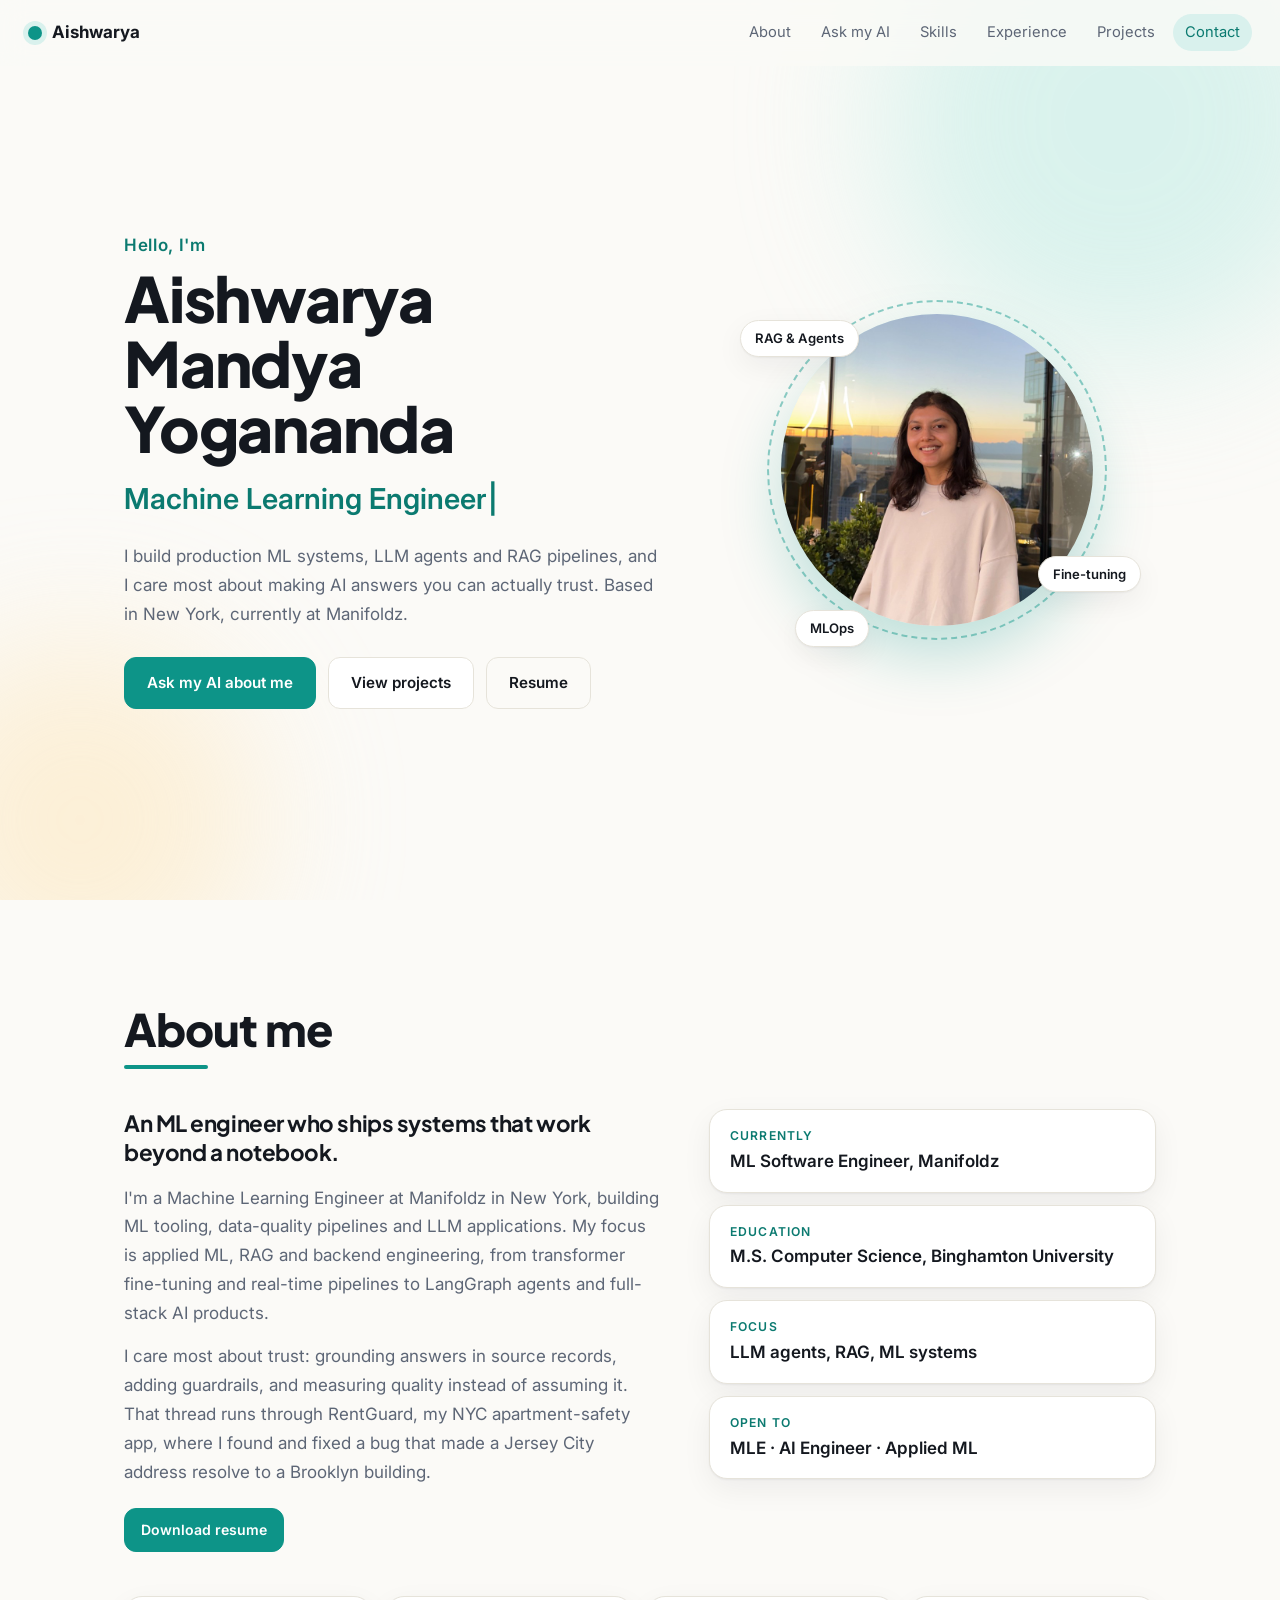
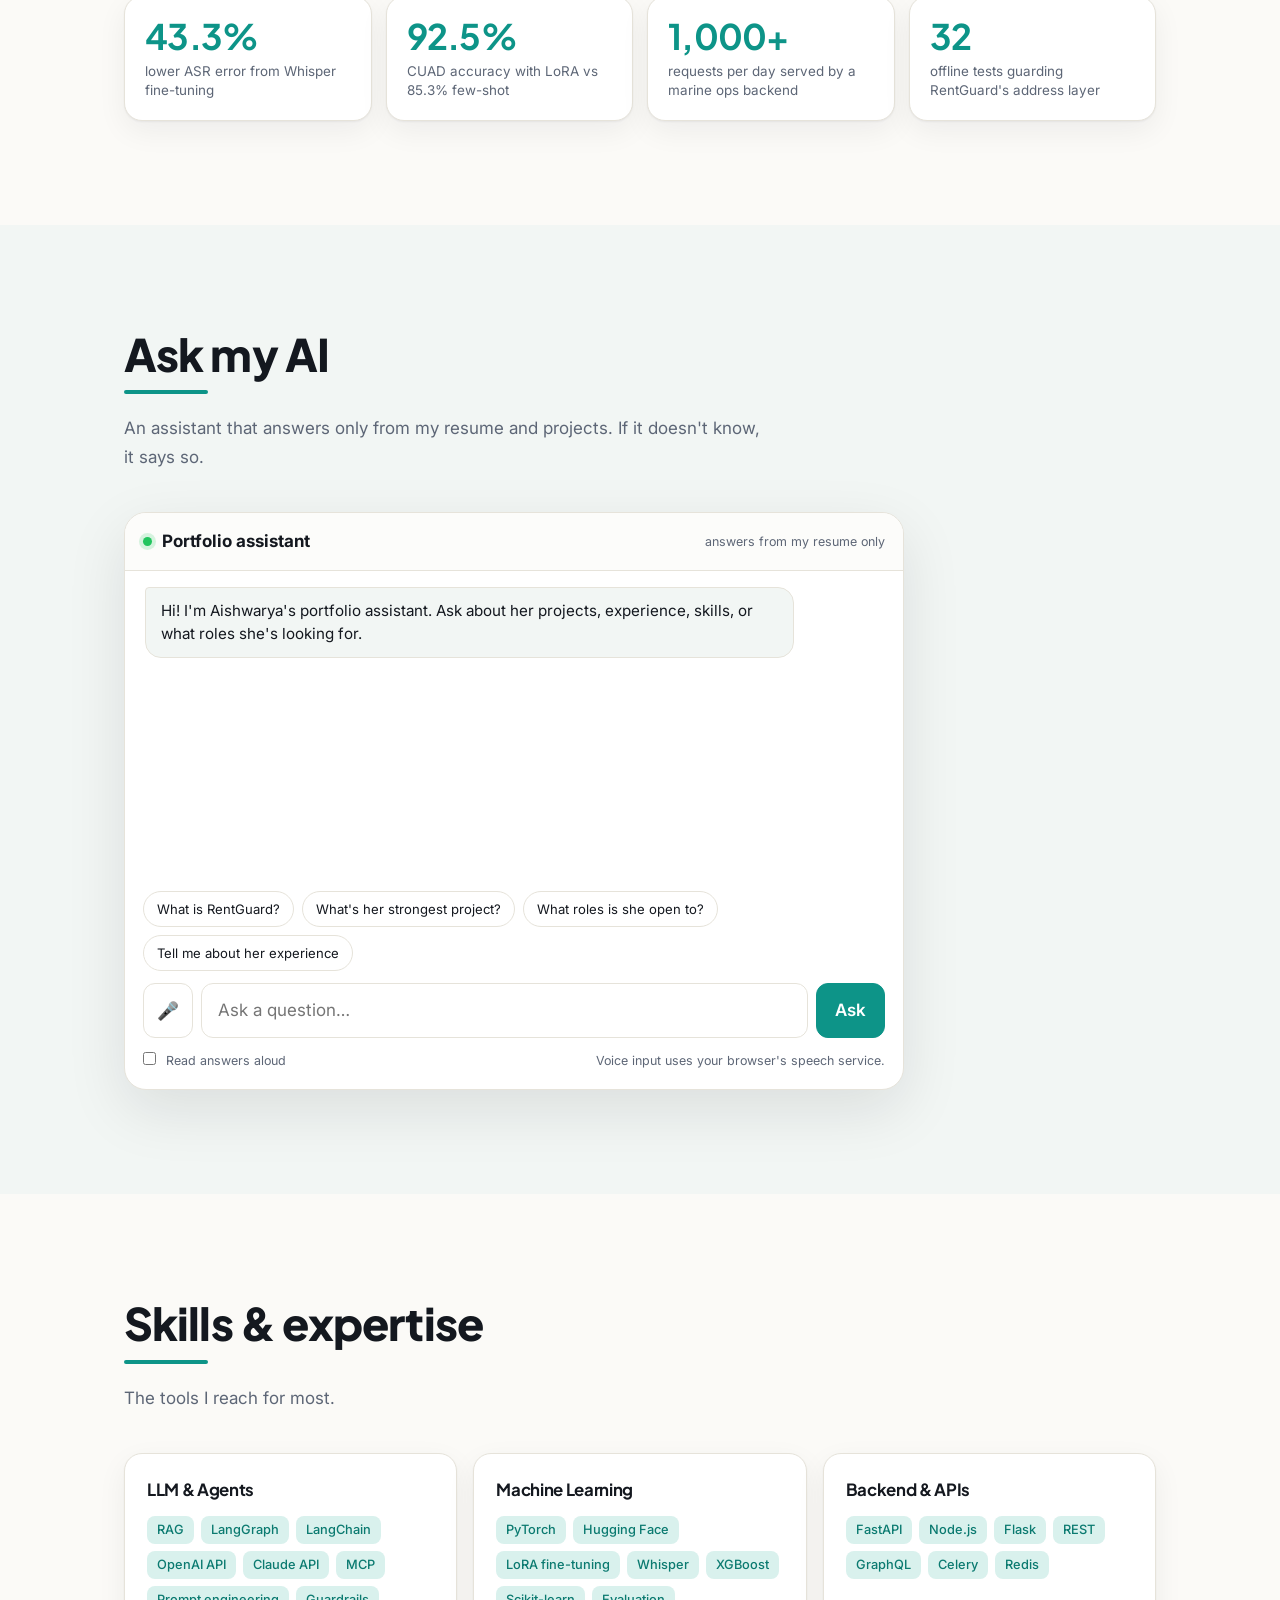
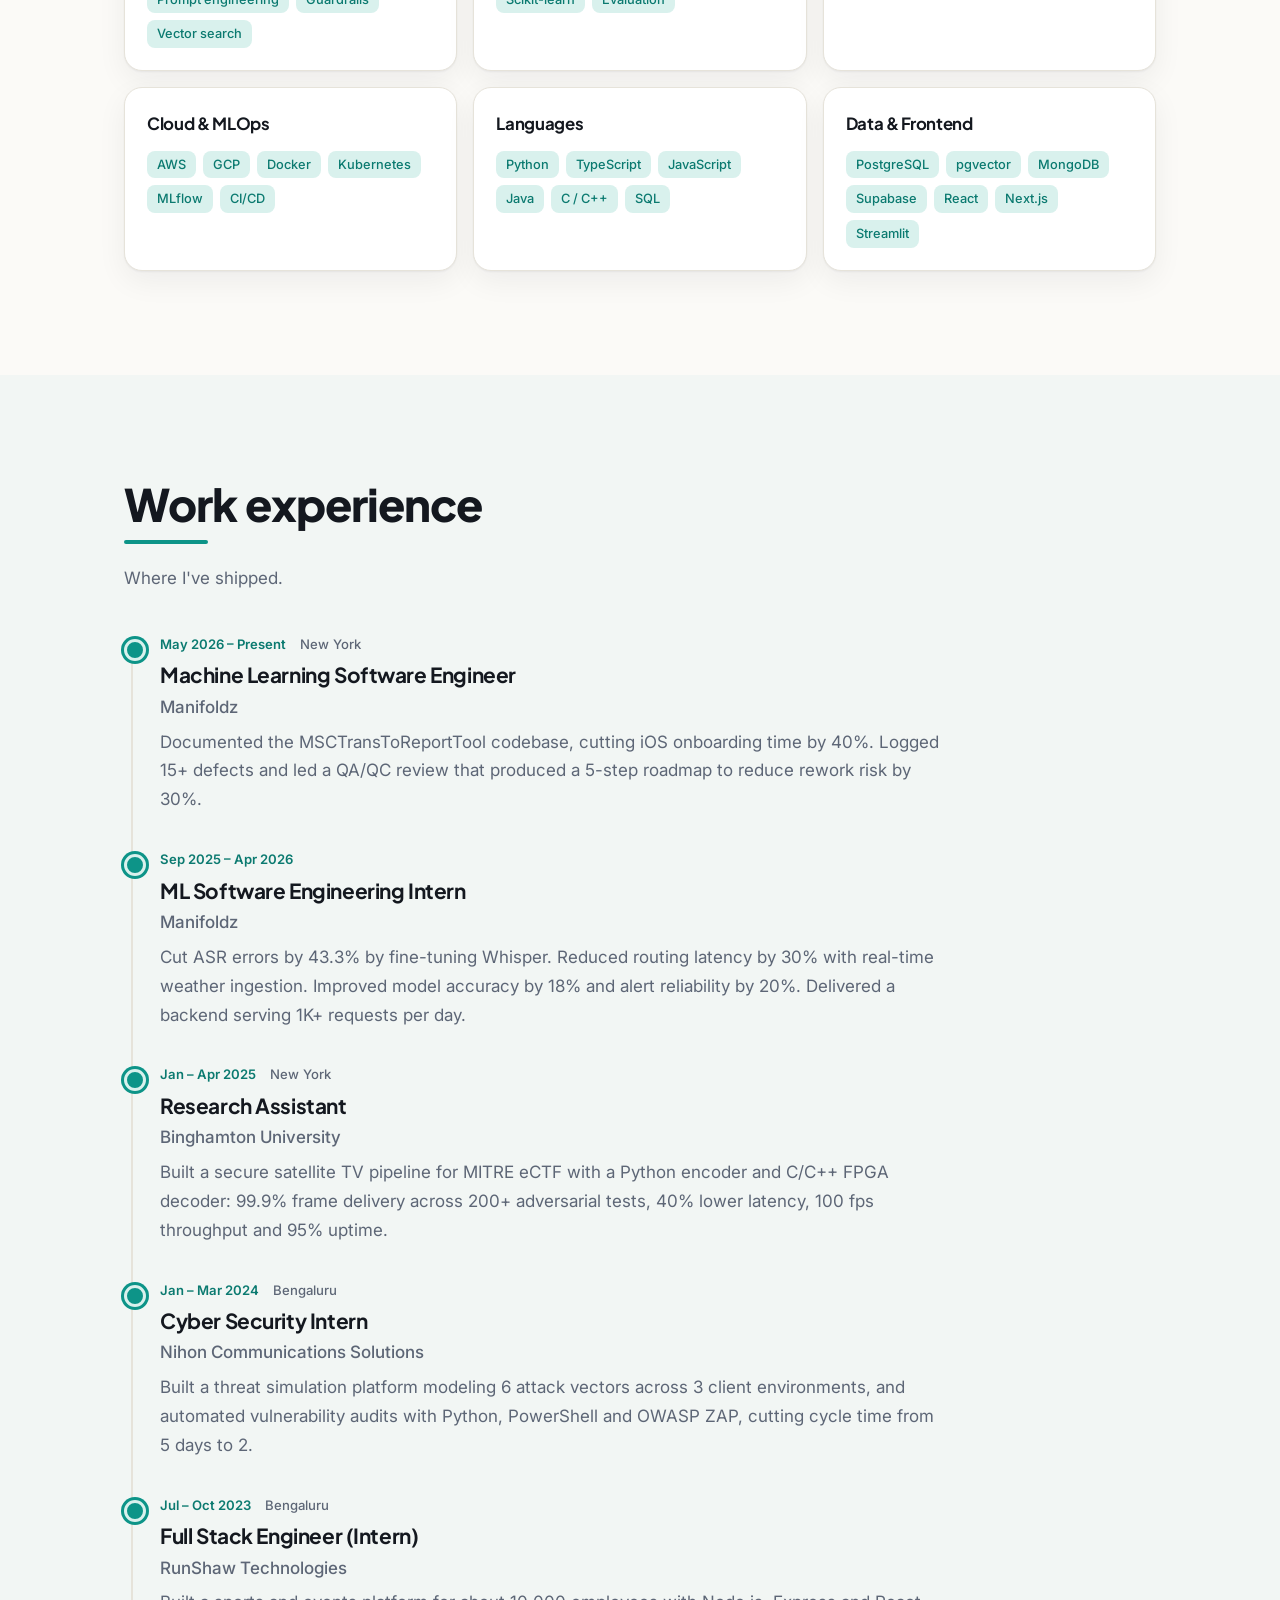
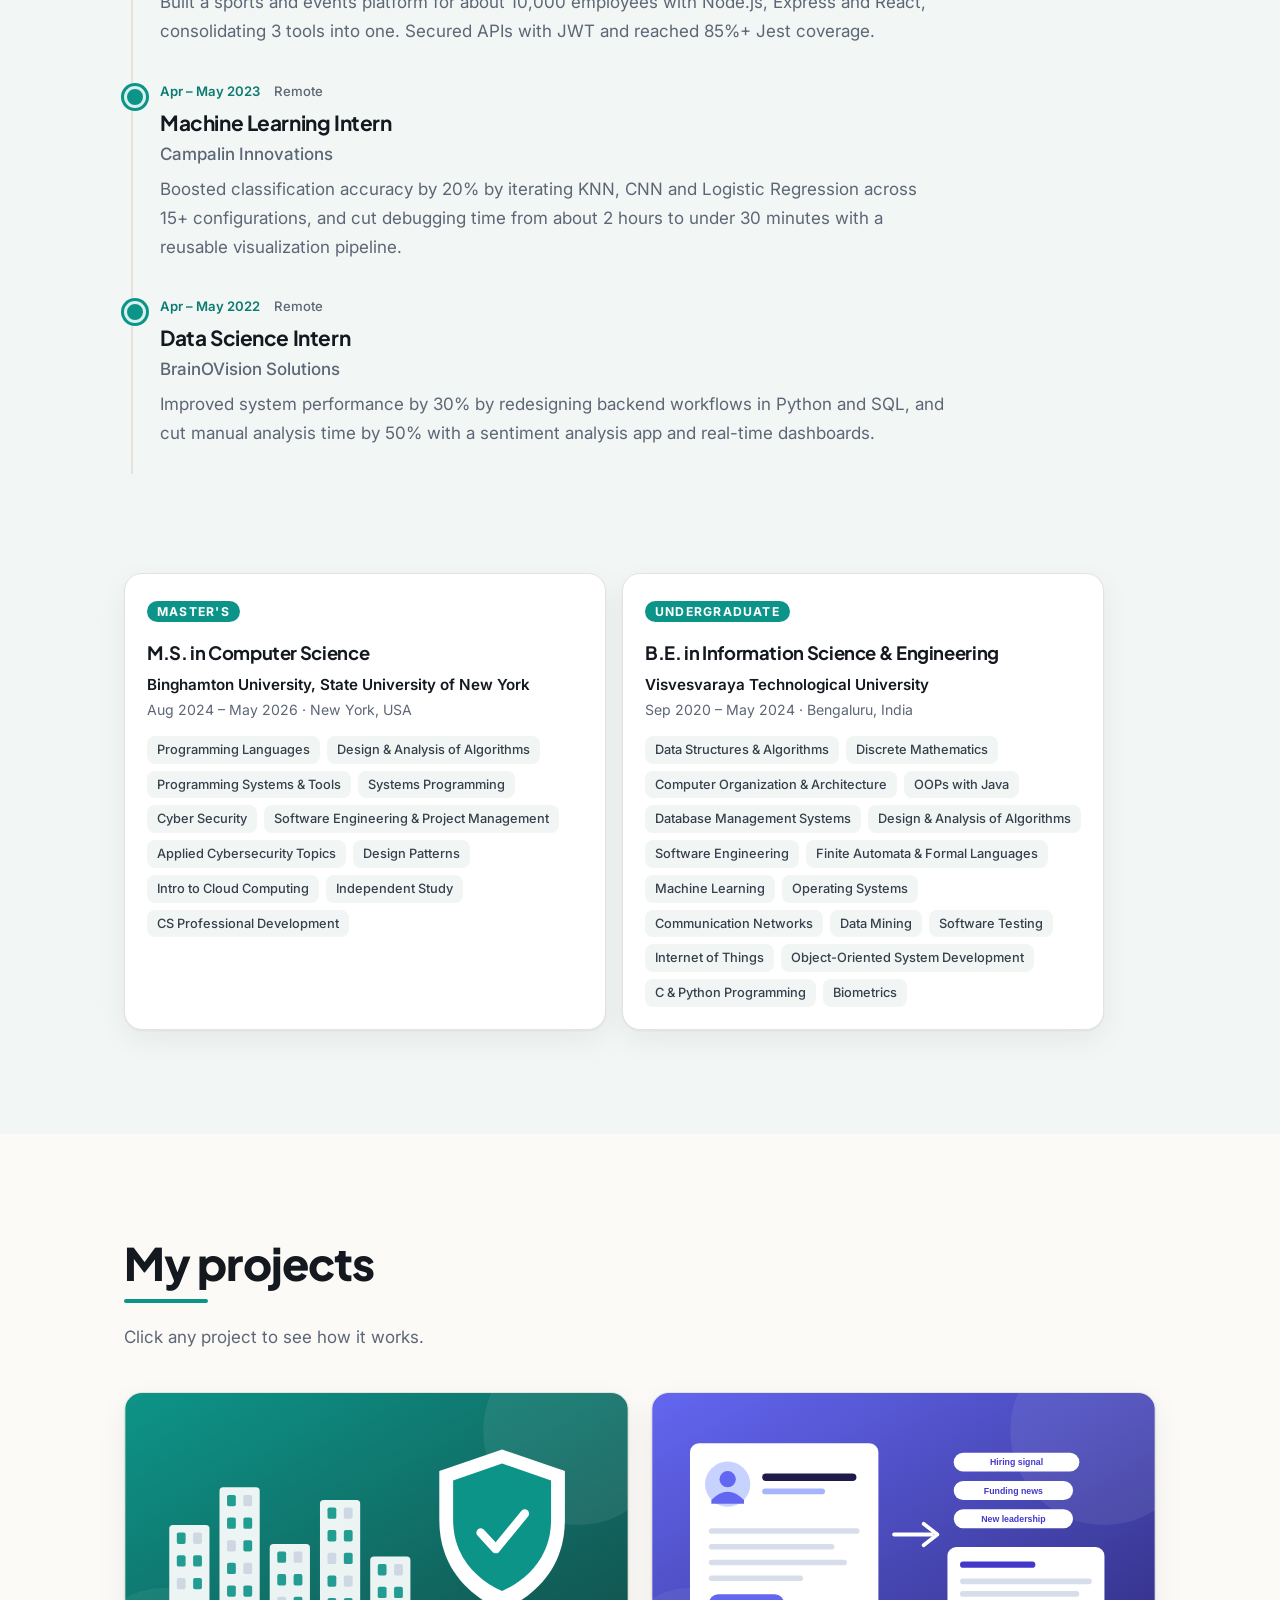
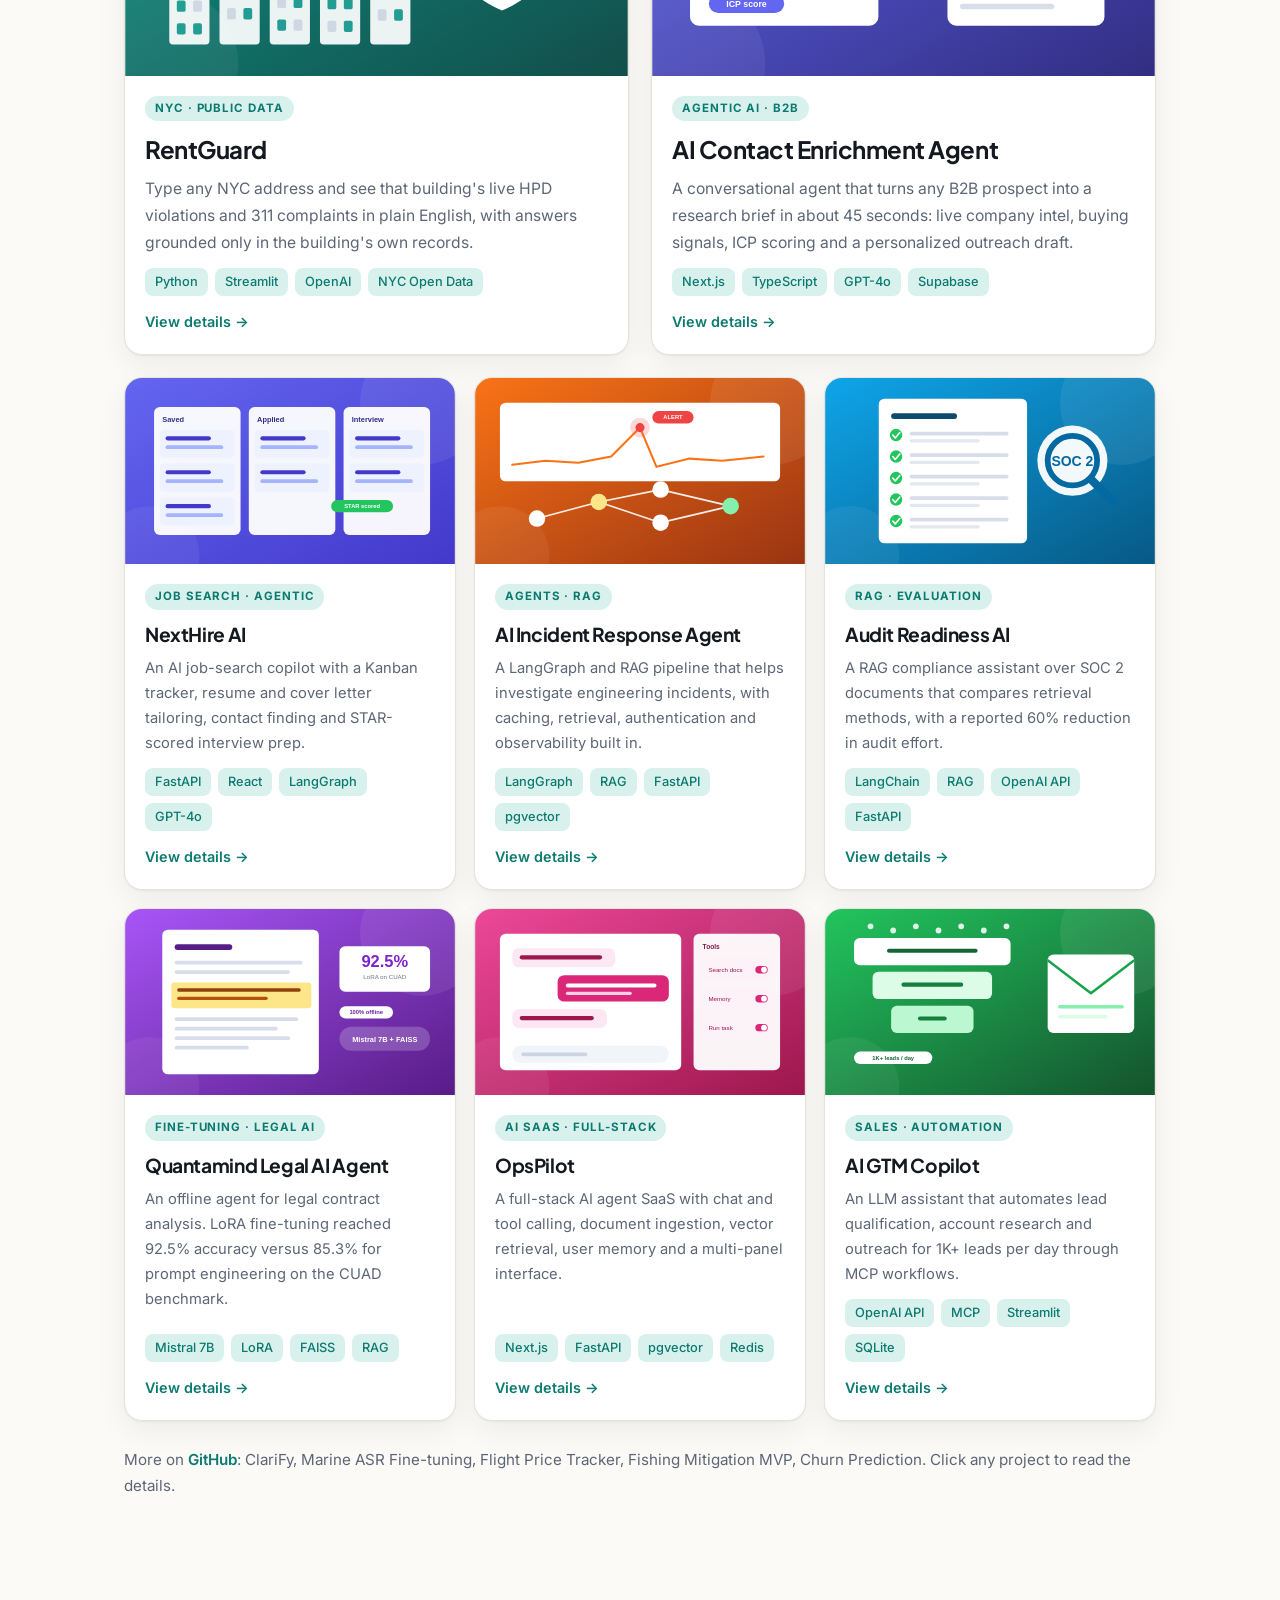
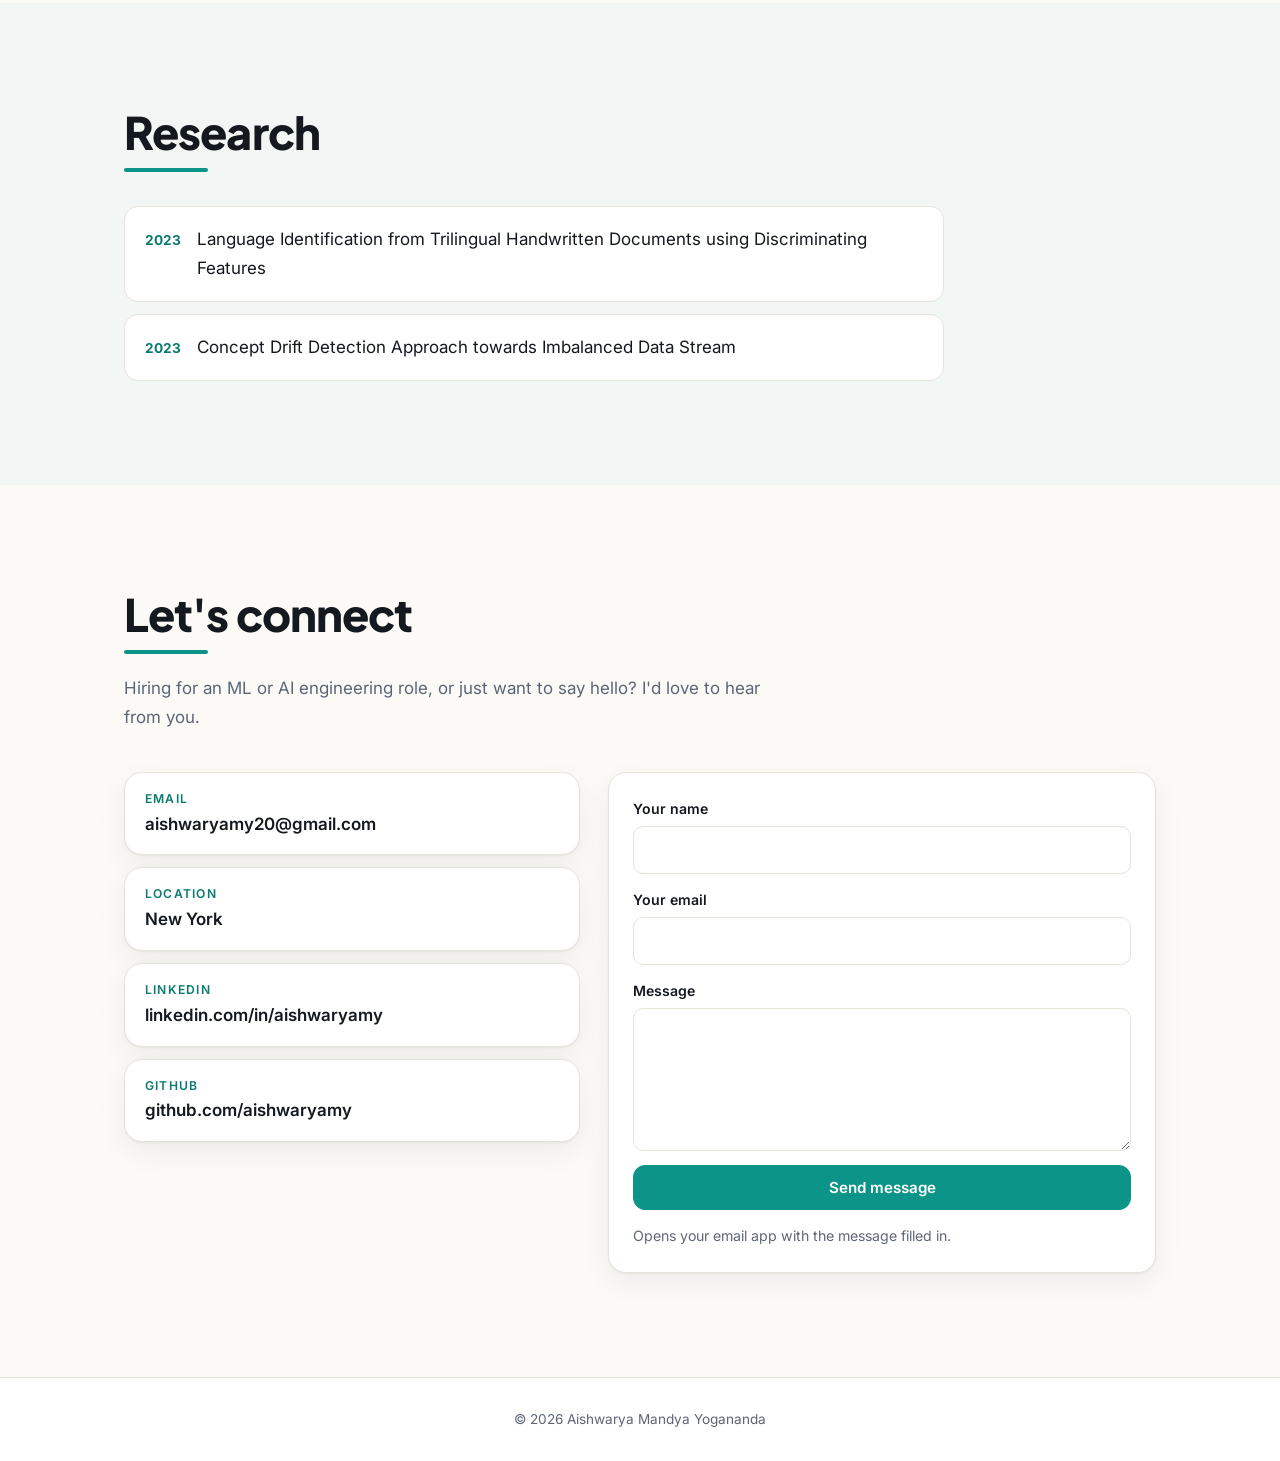
==== index.html @ ba22fbfe "Portfolio: real photo, full experience, education with courses, project images and detail pop-ups" ====
<!doctype html>
<html lang="en">
<head>
<meta charset="utf-8">
<meta name="viewport" content="width=device-width, initial-scale=1">
<title>Aishwarya Mandya Yogananda | AI / ML Engineer</title>
<meta name="description" content="Aishwarya Mandya Yogananda is a Machine Learning Engineer in New York who builds production ML systems, LLM agents and RAG pipelines.">
<link rel="icon" href="data:image/svg+xml,<svg xmlns='http://www.w3.org/2000/svg' viewBox='0 0 100 100'><circle cx='50' cy='50' r='46' fill='%230d9488'/><circle cx='50' cy='50' r='16' fill='white'/></svg>">
<link rel="preconnect" href="https://fonts.googleapis.com">
<link rel="preconnect" href="https://fonts.gstatic.com" crossorigin>
<link href="https://fonts.googleapis.com/css2?family=Inter:wght@400;500;600&family=Plus+Jakarta+Sans:wght@600;700;800&display=swap" rel="stylesheet">
<link rel="stylesheet" href="styles.css">
</head>
<body>
<div id="progress" aria-hidden="true"></div>

<header class="nav" id="nav">
  <a class="brand" href="#top"><i class="dot"></i> Aishwarya</a>
  <nav aria-label="Primary">
    <a href="#about">About</a>
    <a href="#ask">Ask my AI</a>
    <a href="#skills">Skills</a>
    <a href="#experience">Experience</a>
    <a href="#projects">Projects</a>
    <a href="#contact">Contact</a>
  </nav>
</header>

<main id="top">
<!-- HERO -->
<section class="hero">
  <div class="blob b1" aria-hidden="true"></div><div class="blob b2" aria-hidden="true"></div>
  <div class="wrap hero-grid">
    <div class="hero-copy">
      <p class="hello rise" style="--d:0ms">Hello, I'm</p>
      <h1 class="rise" style="--d:100ms">Aishwarya<br>Mandya Yogananda</h1>
      <p class="role rise" style="--d:200ms"><span id="type"></span><span class="caret">|</span></p>
      <p class="intro rise" style="--d:300ms">I build production ML systems, LLM agents and RAG pipelines, and I care most about making AI answers you can actually trust. Based in New York, currently at Manifoldz.</p>
      <div class="cta rise" style="--d:400ms">
        <a class="btn primary" href="#ask">Ask my AI about me</a>
        <a class="btn" href="#projects">View projects</a>
        <a class="btn ghost" href="AishwaryaMY_resume.pdf" target="_blank" rel="noopener">Resume</a>
      </div>
    </div>
    <div class="hero-photo rise" style="--d:250ms">
      <div class="ring"></div>
      <div class="avatar">
        <img src="profile.jpg" alt="Aishwarya Mandya Yogananda">
      </div>
      <div class="chip c1">RAG &amp; Agents</div>
      <div class="chip c2">Fine-tuning</div>
      <div class="chip c3">MLOps</div>
    </div>
  </div>
</section>

<!-- ABOUT -->
<section id="about" class="section">
  <div class="wrap">
    <h2 class="title reveal">About me</h2>
    <div class="about-grid">
      <div class="reveal">
        <h3 class="sub">An ML engineer who ships systems that work beyond a notebook.</h3>
        <p>I'm a Machine Learning Engineer at Manifoldz in New York, building ML tooling, data-quality pipelines and LLM applications. My focus is applied ML, RAG and backend engineering, from transformer fine-tuning and real-time pipelines to LangGraph agents and full-stack AI products.</p>
        <p>I care most about trust: grounding answers in source records, adding guardrails, and measuring quality instead of assuming it. That thread runs through RentGuard, my NYC apartment-safety app, where I found and fixed a bug that made a Jersey City address resolve to a Brooklyn building.</p>
        <a class="btn primary sm" href="AishwaryaMY_resume.pdf" target="_blank" rel="noopener">Download resume</a>
      </div>
      <div class="facts">
        <div class="fact reveal"><span>Currently</span><b>ML Software Engineer, Manifoldz</b></div>
        <div class="fact reveal"><span>Education</span><b>M.S. Computer Science, Binghamton University</b></div>
        <div class="fact reveal"><span>Focus</span><b>LLM agents, RAG, ML systems</b></div>
        <div class="fact reveal"><span>Open to</span><b>MLE · AI Engineer · Applied ML</b></div>
      </div>
    </div>
    <div class="stats">
      <div class="stat reveal"><b data-count="43.3" data-dec="1" data-suffix="%">0</b><span>lower ASR error from Whisper fine-tuning</span></div>
      <div class="stat reveal"><b data-count="92.5" data-dec="1" data-suffix="%">0</b><span>CUAD accuracy with LoRA vs 85.3% few-shot</span></div>
      <div class="stat reveal"><b data-count="1000" data-suffix="+">0</b><span>requests per day served by a marine ops backend</span></div>
      <div class="stat reveal"><b data-count="32" data-suffix="">0</b><span>offline tests guarding RentGuard's address layer</span></div>
    </div>
  </div>
</section>

<!-- ASK MY AI -->
<section id="ask" class="section tint">
  <div class="wrap">
    <h2 class="title reveal">Ask my AI</h2>
    <p class="lede reveal">An assistant that answers only from my resume and projects. If it doesn't know, it says so.</p>
    <div class="chat reveal">
      <div class="chat-top"><i></i><b>Portfolio assistant</b><span>answers from my resume only</span></div>
      <div class="log" id="log" aria-live="polite">
        <div class="msg bot">Hi! I'm Aishwarya's portfolio assistant. Ask about her projects, experience, skills, or what roles she's looking for.</div>
      </div>
      <div class="chips" id="chips">
        <button type="button">What is RentGuard?</button>
        <button type="button">What's her strongest project?</button>
        <button type="button">What roles is she open to?</button>
        <button type="button">Tell me about her experience</button>
      </div>
      <form id="askForm" autocomplete="off">
        <button type="button" id="mic" class="icon" aria-label="Ask with your voice" title="Ask with your voice">🎤</button>
        <input id="q" type="text" maxlength="300" placeholder="Ask a question…" aria-label="Your question">
        <button type="submit" class="send">Ask</button>
      </form>
      <div class="chat-foot">
        <label class="toggle"><input type="checkbox" id="speak"> Read answers aloud</label>
        <span id="voiceNote">Voice input uses your browser's speech service.</span>
      </div>
    </div>
  </div>
</section>

<!-- SKILLS -->
<section id="skills" class="section">
  <div class="wrap">
    <h2 class="title reveal">Skills &amp; expertise</h2>
    <p class="lede reveal">The tools I reach for most.</p>
    <div class="skill-grid">
      <div class="skill reveal"><h3>LLM &amp; Agents</h3><div class="tags"><i>RAG</i><i>LangGraph</i><i>LangChain</i><i>OpenAI API</i><i>Claude API</i><i>MCP</i><i>Prompt engineering</i><i>Guardrails</i><i>Vector search</i></div></div>
      <div class="skill reveal"><h3>Machine Learning</h3><div class="tags"><i>PyTorch</i><i>Hugging Face</i><i>LoRA fine-tuning</i><i>Whisper</i><i>XGBoost</i><i>Scikit-learn</i><i>Evaluation</i></div></div>
      <div class="skill reveal"><h3>Backend &amp; APIs</h3><div class="tags"><i>FastAPI</i><i>Node.js</i><i>Flask</i><i>REST</i><i>GraphQL</i><i>Celery</i><i>Redis</i></div></div>
      <div class="skill reveal"><h3>Cloud &amp; MLOps</h3><div class="tags"><i>AWS</i><i>GCP</i><i>Docker</i><i>Kubernetes</i><i>MLflow</i><i>CI/CD</i></div></div>
      <div class="skill reveal"><h3>Languages</h3><div class="tags"><i>Python</i><i>TypeScript</i><i>JavaScript</i><i>Java</i><i>C / C++</i><i>SQL</i></div></div>
      <div class="skill reveal"><h3>Data &amp; Frontend</h3><div class="tags"><i>PostgreSQL</i><i>pgvector</i><i>MongoDB</i><i>Supabase</i><i>React</i><i>Next.js</i><i>Streamlit</i></div></div>
    </div>
  </div>
</section>

<!-- EXPERIENCE -->
<section id="experience" class="section tint">
  <div class="wrap">
    <h2 class="title reveal">Work experience</h2>
    <p class="lede reveal">Where I've shipped.</p>
    <div class="timeline" id="timeline">
      <div class="line"><div id="lineFill"></div></div>
      <div class="job reveal">
        <div class="meta"><time>May 2026 – Present</time><span>New York</span></div>
        <h3>Machine Learning Software Engineer</h3><em>Manifoldz</em>
        <p>Documented the MSCTransToReportTool codebase, cutting iOS onboarding time by 40%. Logged 15+ defects and led a QA/QC review that produced a 5-step roadmap to reduce rework risk by 30%.</p>
      </div>
      <div class="job reveal">
        <div class="meta"><time>Sep 2025 – Apr 2026</time></div>
        <h3>ML Software Engineering Intern</h3><em>Manifoldz</em>
        <p>Cut ASR errors by 43.3% by fine-tuning Whisper. Reduced routing latency by 30% with real-time weather ingestion. Improved model accuracy by 18% and alert reliability by 20%. Delivered a backend serving 1K+ requests per day.</p>
      </div>
      <div class="job reveal">
        <div class="meta"><time>Jan – Apr 2025</time><span>New York</span></div>
        <h3>Research Assistant</h3><em>Binghamton University</em>
        <p>Built a secure satellite TV pipeline for MITRE eCTF with a Python encoder and C/C++ FPGA decoder: 99.9% frame delivery across 200+ adversarial tests, 40% lower latency, 100 fps throughput and 95% uptime.</p>
      </div>
      <div class="job reveal">
        <div class="meta"><time>Jan – Mar 2024</time><span>Bengaluru</span></div>
        <h3>Cyber Security Intern</h3><em>Nihon Communications Solutions</em>
        <p>Built a threat simulation platform modeling 6 attack vectors across 3 client environments, and automated vulnerability audits with Python, PowerShell and OWASP ZAP, cutting cycle time from 5 days to 2.</p>
      </div>
      <div class="job reveal">
        <div class="meta"><time>Jul – Oct 2023</time><span>Bengaluru</span></div>
        <h3>Full Stack Engineer (Intern)</h3><em>RunShaw Technologies</em>
        <p>Built a sports and events platform for about 10,000 employees with Node.js, Express and React, consolidating 3 tools into one. Secured APIs with JWT and reached 85%+ Jest coverage.</p>
      </div>
      <div class="job reveal">
        <div class="meta"><time>Apr – May 2023</time><span>Remote</span></div>
        <h3>Machine Learning Intern</h3><em>Campalin Innovations</em>
        <p>Boosted classification accuracy by 20% by iterating KNN, CNN and Logistic Regression across 15+ configurations, and cut debugging time from about 2 hours to under 30 minutes with a reusable visualization pipeline.</p>
      </div>
      <div class="job reveal">
        <div class="meta"><time>Apr – May 2022</time><span>Remote</span></div>
        <h3>Data Science Intern</h3><em>BrainOVision Solutions</em>
        <p>Improved system performance by 30% by redesigning backend workflows in Python and SQL, and cut manual analysis time by 50% with a sentiment analysis app and real-time dashboards.</p>
      </div>
    </div>
    <h3 class="sub edu-h reveal">Education</h3>
    <div class="edu-grid">
      <div class="edu reveal"><span>Master's</span><h3>M.S. in Computer Science</h3><p class="school">Binghamton University, State University of New York</p><p class="when">Aug 2024 – May 2026 · New York, USA</p><div class="tags"><i>Programming Languages</i><i>Design &amp; Analysis of Algorithms</i><i>Programming Systems &amp; Tools</i><i>Systems Programming</i><i>Cyber Security</i><i>Software Engineering &amp; Project Management</i><i>Applied Cybersecurity Topics</i><i>Design Patterns</i><i>Intro to Cloud Computing</i><i>Independent Study</i><i>CS Professional Development</i></div></div>
      <div class="edu reveal"><span>Undergraduate</span><h3>B.E. in Information Science &amp; Engineering</h3><p class="school">Visvesvaraya Technological University</p><p class="when">Sep 2020 – May 2024 · Bengaluru, India</p><div class="tags"><i>Data Structures &amp; Algorithms</i><i>Discrete Mathematics</i><i>Computer Organization &amp; Architecture</i><i>OOPs with Java</i><i>Database Management Systems</i><i>Design &amp; Analysis of Algorithms</i><i>Software Engineering</i><i>Finite Automata &amp; Formal Languages</i><i>Machine Learning</i><i>Operating Systems</i><i>Communication Networks</i><i>Data Mining</i><i>Software Testing</i><i>Internet of Things</i><i>Object-Oriented System Development</i><i>C &amp; Python Programming</i><i>Biometrics</i></div></div>
    </div>
  </div>
</section>

<!-- PROJECTS -->
<section id="projects" class="section">
  <div class="wrap">
    <h2 class="title reveal">My projects</h2>
    <p class="lede reveal">Click any project to see how it works.</p>
    <div class="feature-row" id="featured"></div>
    <div class="proj-grid" id="projGrid"></div>
    <p class="more reveal">More on <a href="https://github.com/aishwaryamy" target="_blank" rel="noopener">GitHub</a>: ClariFy, Marine ASR Fine-tuning, Flight Price Tracker, Fishing Mitigation MVP, Churn Prediction. Click any project to read the details.</p>
  </div>
</section>

<!-- RESEARCH -->
<section class="section tint">
  <div class="wrap">
    <h2 class="title reveal">Research</h2>
    <div class="papers">
      <a class="paper reveal" href="https://www.ijres.org/papers/Volume-11/Issue-6/1106207213.pdf" target="_blank" rel="noopener"><span>2023</span>Language Identification from Trilingual Handwritten Documents using Discriminating Features</a>
      <a class="paper reveal" href="https://www.ijera.com/papers/vol13no10/1310126131.pdf" target="_blank" rel="noopener"><span>2023</span>Concept Drift Detection Approach towards Imbalanced Data Stream</a>
    </div>
  </div>
</section>

<!-- CONTACT -->
<section id="contact" class="section">
  <div class="wrap">
    <h2 class="title reveal">Let's connect</h2>
    <p class="lede reveal">Hiring for an ML or AI engineering role, or just want to say hello? I'd love to hear from you.</p>
    <div class="contact-grid">
      <div class="contact-info reveal">
        <a href="mailto:aishwaryamy20@gmail.com"><span>Email</span><b>aishwaryamy20@gmail.com</b></a>
        <div><span>Location</span><b>New York</b></div>
        <a href="https://linkedin.com/in/aishwaryamy" target="_blank" rel="noopener"><span>LinkedIn</span><b>linkedin.com/in/aishwaryamy</b></a>
        <a href="https://github.com/aishwaryamy" target="_blank" rel="noopener"><span>GitHub</span><b>github.com/aishwaryamy</b></a>
      </div>
      <form class="contact-form reveal" id="contactForm">
        <label>Your name<input name="name" required></label>
        <label>Your email<input name="email" type="email" required></label>
        <label>Message<textarea name="message" rows="5" required></textarea></label>
        <button class="btn primary" type="submit">Send message</button>
        <small>Opens your email app with the message filled in.</small>
      </form>
    </div>
  </div>
</section>
</main>

<div class="modal" id="modal" hidden>
  <div class="modal-bg" data-close></div>
  <div class="modal-card" role="dialog" aria-modal="true" aria-labelledby="mTitle">
    <button class="modal-x" data-close aria-label="Close">×</button>
    <img id="mImg" alt="">
    <div class="modal-body">
      <span class="badge" id="mBadge"></span>
      <h3 id="mTitle"></h3>
      <p class="m-lead" id="mLead"></p>
      <div id="mSections"></div>
      <div class="tags" id="mTags"></div>
      <div class="links" id="mLinks"></div>
    </div>
  </div>
</div>

<footer class="foot">© <span id="yr"></span> Aishwarya Mandya Yogananda</footer>
<script src="main.js"></script>
</body>
</html>
---- styles.css ----
:root{
  --bg:#fbfaf7; --tint:#f2f6f4; --card:#fff; --ink:#14181f; --muted:#5d6676; --line:#e6e3da;
  --a:#0d9488; --a-d:#0b7a70; --a-soft:#d9f1ed; --warm:#f59e0b;
  --r:18px; --shadow:0 1px 2px rgba(20,24,31,.05),0 10px 30px rgba(20,24,31,.06);
}
*{box-sizing:border-box;margin:0;padding:0}
html{scroll-behavior:smooth;scroll-padding-top:72px}
body{background:var(--bg);color:var(--ink);font:400 17px/1.7 Inter,system-ui,-apple-system,Segoe UI,Roboto,sans-serif;overflow-x:hidden;-webkit-font-smoothing:antialiased}
h1,h2,h3,.stat b{font-family:"Plus Jakarta Sans",Inter,system-ui,sans-serif;letter-spacing:-.02em}
a{color:inherit;text-decoration:none}
.wrap{max-width:1080px;margin:0 auto;padding:0 24px}
.section{padding:104px 0;position:relative}
.tint{background:var(--tint)}
.title{font-size:clamp(2rem,4.2vw,2.8rem);font-weight:800;line-height:1.1;margin-bottom:10px;position:relative;display:inline-block}
.title::after{content:"";display:block;height:4px;width:54px;border-radius:4px;background:var(--a);margin-top:12px;transition:width .8s .2s}
.title.in::after{width:84px}
.lede{color:var(--muted);margin:10px 0 40px;max-width:640px}
.sub{font-size:1.4rem;line-height:1.3;font-weight:700;margin-bottom:16px}

#progress{position:fixed;top:0;left:0;height:3px;width:100%;transform-origin:0 50%;transform:scaleX(0);background:var(--a);z-index:60}

.nav{position:fixed;inset:0 0 auto 0;z-index:50;display:flex;justify-content:space-between;align-items:center;padding:14px 28px;
  background:rgba(251,250,247,.8);backdrop-filter:blur(12px);border-bottom:1px solid transparent;transition:border-color .3s,box-shadow .3s}
.nav.scrolled{border-color:var(--line);box-shadow:0 4px 20px rgba(20,24,31,.04)}
.brand{display:flex;align-items:center;gap:10px;font-weight:700}
.brand .dot{width:14px;height:14px;border-radius:50%;background:var(--a);box-shadow:0 0 0 5px var(--a-soft)}
.nav nav{display:flex;gap:6px}
.nav nav a{font-size:.92rem;color:var(--muted);padding:6px 12px;border-radius:999px;transition:color .2s,background .2s}
.nav nav a:hover{color:var(--ink);background:rgba(13,148,136,.08)}
.nav nav a.active{color:var(--a-d);background:var(--a-soft)}

/* hero */
.hero{position:relative;min-height:100svh;display:flex;align-items:center;overflow:hidden;padding:110px 0 70px}
.blob{position:absolute;border-radius:50%;filter:blur(70px);opacity:.55;pointer-events:none}
.b1{width:480px;height:480px;background:#bfece5;top:-120px;right:-80px}
.b2{width:360px;height:360px;background:#fde7bd;bottom:-100px;left:-100px}
.hero-grid{position:relative;display:grid;grid-template-columns:1.25fr 1fr;gap:48px;align-items:center}
.hello{color:var(--a-d);font-weight:600;letter-spacing:.04em;margin-bottom:6px}
.hero h1{font-size:clamp(2.4rem,5vw,3.9rem);font-weight:800;line-height:1.04}
.role{font-size:clamp(1.3rem,2.6vw,1.8rem);font-weight:600;margin:14px 0 18px;color:var(--a-d);min-height:1.5em}
.caret{animation:blink 1s steps(1) infinite;margin-left:2px}
@keyframes blink{50%{opacity:0}}
.intro{color:var(--muted);max-width:540px}
.cta{display:flex;flex-wrap:wrap;gap:12px;margin-top:28px}
.btn{display:inline-block;padding:12px 22px;border-radius:12px;border:1px solid var(--line);background:#fff;font-weight:600;font-size:.95rem;cursor:pointer;font-family:inherit;transition:transform .2s,box-shadow .2s,border-color .2s}
.btn:hover{transform:translateY(-2px);box-shadow:var(--shadow);border-color:var(--a)}
.btn.primary{background:var(--a);color:#fff;border-color:var(--a)}
.btn.primary:hover{background:var(--a-d)}
.btn.ghost{background:transparent}
.btn.sm{padding:9px 16px;font-size:.88rem}
.rise{opacity:0;transform:translateY(24px);animation:rise .9s cubic-bezier(.2,.7,.2,1) forwards;animation-delay:var(--d,0ms)}
@keyframes rise{to{opacity:1;transform:none}}

.hero-photo{position:relative;justify-self:center;width:min(340px,76vw);aspect-ratio:1}
.avatar{position:absolute;inset:14px;border-radius:50%;overflow:hidden;background:var(--a-soft);box-shadow:0 30px 60px rgba(13,148,136,.25)}
.avatar img{position:absolute;inset:0;width:100%;height:100%;object-fit:cover;object-position:50% 30%}
.ring{position:absolute;inset:0;border-radius:50%;border:2px dashed rgba(13,148,136,.45);animation:spin 40s linear infinite}
@keyframes spin{to{transform:rotate(360deg)}}
.hero-photo .chip{position:absolute;background:#fff;border:1px solid var(--line);box-shadow:var(--shadow);padding:6px 14px;border-radius:999px;font-size:.82rem;font-weight:600;animation:float 5s ease-in-out infinite}
.c1{top:6%;left:-8%}.c2{bottom:14%;right:-10%;animation-delay:-1.6s}.c3{bottom:-2%;left:8%;animation-delay:-3.2s}
@keyframes float{50%{transform:translateY(-9px)}}

/* about */
.about-grid{display:grid;grid-template-columns:1.2fr 1fr;gap:48px;align-items:start;margin-top:30px}
.about-grid p{color:var(--muted);margin-bottom:14px}
.about-grid .btn{margin-top:8px}
.facts{display:grid;gap:12px}
.fact{background:var(--card);border:1px solid var(--line);border-radius:var(--r);padding:16px 20px;box-shadow:var(--shadow)}
.fact span{display:block;font-size:.76rem;text-transform:uppercase;letter-spacing:.1em;color:var(--a-d);font-weight:600}
.fact b{font-weight:600}
.stats{display:grid;grid-template-columns:repeat(4,1fr);gap:14px;margin-top:44px}
.stat{background:var(--card);border:1px solid var(--line);border-radius:var(--r);padding:20px;box-shadow:var(--shadow)}
.stat b{display:block;font-size:2.2rem;color:var(--a);line-height:1.1}
.stat span{font-size:.84rem;color:var(--muted);line-height:1.4;display:block;margin-top:6px}

/* reveal */
.reveal{opacity:0;transform:translateY(30px);transition:opacity .8s ease,transform .8s cubic-bezier(.2,.7,.2,1);transition-delay:var(--d,0ms)}
.reveal.in{opacity:1;transform:none}

/* chat */
.chat{max-width:780px;background:var(--card);border:1px solid var(--line);border-radius:22px;padding:0 18px 18px;box-shadow:0 20px 60px rgba(20,24,31,.1);overflow:hidden}
.chat-top{display:flex;align-items:center;gap:10px;margin:0 -18px 14px;padding:14px 18px;border-bottom:1px solid var(--line);background:#fcfcfa}
.chat-top i{width:9px;height:9px;border-radius:50%;background:#22c55e;box-shadow:0 0 0 4px rgba(34,197,94,.18)}
.chat-top span{margin-left:auto;font-size:.78rem;color:var(--muted)}
.log{height:300px;overflow-y:auto;display:flex;flex-direction:column;gap:10px;padding:2px 2px 12px;scrollbar-width:thin}
.msg{max-width:88%;padding:11px 15px;border-radius:16px;font-size:.95rem;line-height:1.55;white-space:pre-wrap}
.msg.bot{background:var(--tint);border:1px solid var(--line);border-top-left-radius:4px;align-self:flex-start}
.msg.me{background:var(--a);color:#fff;border-top-right-radius:4px;align-self:flex-end}
.msg.typing{color:var(--muted)}
.chips{display:flex;flex-wrap:wrap;gap:8px;margin:6px 0 12px}
.chips button{font:inherit;font-size:.82rem;color:var(--ink);background:#fff;border:1px solid var(--line);border-radius:999px;padding:6px 13px;cursor:pointer;transition:border-color .2s,background .2s}
.chips button:hover{border-color:var(--a);background:var(--a-soft)}
#askForm{display:flex;gap:8px}
#q{flex:1;min-width:0;font:inherit;color:var(--ink);background:#fff;border:1px solid var(--line);border-radius:12px;padding:12px 16px;outline:none}
#q:focus{border-color:var(--a);box-shadow:0 0 0 3px var(--a-soft)}
.icon,.send{font:inherit;cursor:pointer;border-radius:12px;border:1px solid var(--line);background:#fff;padding:0 18px}
.icon{font-size:1.1rem;width:50px;padding:0}
.icon.rec{background:#ef4444;border-color:#ef4444;animation:pulse 1.2s infinite}
@keyframes pulse{50%{box-shadow:0 0 0 10px rgba(239,68,68,.18)}}
.send{background:var(--a);color:#fff;border-color:var(--a);font-weight:600}
.chat-foot{display:flex;justify-content:space-between;flex-wrap:wrap;gap:8px;margin-top:12px;font-size:.78rem;color:var(--muted)}
.toggle{cursor:pointer}.toggle input{accent-color:var(--a);margin-right:6px}

/* skills */
.skill-grid{display:grid;grid-template-columns:repeat(3,1fr);gap:16px}
.skill{background:var(--card);border:1px solid var(--line);border-radius:var(--r);padding:22px;box-shadow:var(--shadow);transition:transform .25s,border-color .25s}
.skill:hover{transform:translateY(-5px);border-color:var(--a)}
.skill h3{font-size:1.05rem;margin-bottom:12px}
.tags{display:flex;flex-wrap:wrap;gap:7px}
.tags i{font-style:normal;font-size:.8rem;background:var(--a-soft);color:var(--a-d);border-radius:8px;padding:3px 10px;font-weight:500}

/* timeline */
.timeline{position:relative;padding-left:36px;max-width:820px}
.line{position:absolute;left:7px;top:8px;bottom:8px;width:2px;background:var(--line)}
#lineFill{width:100%;height:100%;transform-origin:50% 0;transform:scaleY(0);background:var(--a)}
.job{position:relative;padding-bottom:34px}
.job::before{content:"";position:absolute;left:-36px;top:6px;width:16px;height:16px;border-radius:50%;background:var(--tint);border:3px solid var(--line);transition:all .4s}
.job.in::before{background:var(--a);border-color:var(--a-soft);box-shadow:0 0 0 3px var(--a)}
.meta{display:flex;gap:14px;font-size:.82rem;color:var(--a-d);font-weight:600}.meta span{color:var(--muted);font-weight:500}
.job h3{font-size:1.3rem;margin-top:2px}
.job em{font-style:normal;color:var(--muted);font-weight:500;display:block;margin-bottom:6px}
.job p{color:var(--muted)}
.edu-h{margin-top:46px}
.edu-grid{display:grid;grid-template-columns:1fr 1fr;gap:16px;margin-top:6px;max-width:980px}
.edu{background:var(--card);border:1px solid var(--line);border-radius:var(--r);padding:22px;box-shadow:var(--shadow)}
.edu>span{font-size:.76rem;text-transform:uppercase;letter-spacing:.1em;color:#fff;background:var(--a);font-weight:700;padding:3px 10px;border-radius:999px}
.edu h3{font-size:1.15rem;margin:12px 0 4px}.edu .school{font-weight:600;font-size:.95rem}.edu .when{font-size:.88rem;color:var(--muted);margin-bottom:14px}
.edu .tags i{background:#f1f5f4;color:#36404c}

/* projects */
.feature-row{display:grid;grid-template-columns:1fr 1fr;gap:22px;margin-bottom:22px}
.proj-grid{display:grid;grid-template-columns:repeat(3,1fr);gap:18px}
.proj{background:var(--card);border:1px solid var(--line);border-radius:var(--r);overflow:hidden;box-shadow:var(--shadow);display:flex;flex-direction:column;cursor:pointer;transition:transform .3s,box-shadow .3s,border-color .3s;outline:none}
.proj:hover,.proj:focus-visible{transform:translateY(-8px);box-shadow:0 24px 50px rgba(20,24,31,.14);border-color:var(--a)}
.proj .shot{aspect-ratio:16/9;overflow:hidden;background:#e8eef0}
.proj .shot img{width:100%;height:100%;object-fit:cover;display:block;transition:transform .6s}
.proj:hover .shot img{transform:scale(1.05)}
.pb{padding:20px;display:flex;flex-direction:column;flex:1}
.pb h3{font-size:1.2rem;margin:8px 0 6px}.pb p{font-size:.92rem;color:var(--muted);flex:1;margin-bottom:12px}
.proj.big .pb h3{font-size:1.5rem}.proj.big .pb p{font-size:.98rem}
.badge{display:inline-block;align-self:flex-start;font-size:.72rem;letter-spacing:.08em;text-transform:uppercase;font-weight:700;color:var(--a-d);background:var(--a-soft);padding:3px 10px;border-radius:999px}
.open{margin-top:14px;font-weight:600;font-size:.9rem;color:var(--a-d)}
.open::after{content:" →";transition:margin .2s}.proj:hover .open::after{margin-left:6px}
.links{display:flex;gap:12px;margin-top:18px;align-items:center;flex-wrap:wrap}
.more{margin-top:26px;color:var(--muted);font-size:.95rem}.more a{color:var(--a-d);font-weight:600}

/* modal */
body.lock{overflow:hidden}
.modal{position:fixed;inset:0;z-index:100;display:grid;place-items:center;padding:20px}
.modal[hidden]{display:none}
.modal-bg{position:absolute;inset:0;background:rgba(10,14,20,.55);backdrop-filter:blur(4px);animation:fade .25s}
.modal-card{position:relative;width:min(760px,100%);max-height:90vh;overflow:auto;background:var(--card);border-radius:24px;box-shadow:0 40px 100px rgba(0,0,0,.35);animation:pop .35s cubic-bezier(.2,.8,.2,1)}
.modal-card>img{width:100%;aspect-ratio:16/8;object-fit:cover;display:block}
.modal-x{position:absolute;top:14px;right:14px;width:38px;height:38px;border-radius:50%;border:0;background:rgba(255,255,255,.92);font-size:1.4rem;line-height:1;cursor:pointer;box-shadow:var(--shadow)}
.modal-body{padding:26px 30px 30px}
.modal-body h3{font-size:1.8rem;margin:10px 0 8px}
.m-lead{color:var(--muted);font-size:1.02rem;margin-bottom:6px}
.m-sec{margin-top:18px}.m-sec h4{font-size:.8rem;text-transform:uppercase;letter-spacing:.1em;color:var(--a-d);margin-bottom:6px}
.m-sec p{color:#3b4350;font-size:.97rem}.m-sec ul{padding-left:20px;color:#3b4350;font-size:.97rem}.m-sec li{margin:3px 0}
.modal-body .tags{margin-top:20px}
@keyframes fade{from{opacity:0}}@keyframes pop{from{opacity:0;transform:translateY(24px) scale(.97)}}

.papers{display:grid;gap:12px;margin-top:24px;max-width:820px}
.paper{display:flex;gap:16px;align-items:baseline;padding:18px 20px;border:1px solid var(--line);border-radius:14px;background:var(--card);transition:border-color .2s,transform .2s}
.paper:hover{border-color:var(--a);transform:translateX(4px)}.paper span{color:var(--a-d);font-weight:700;font-size:.85rem}

/* contact */
.contact-grid{display:grid;grid-template-columns:1fr 1.2fr;gap:28px}
.contact-info{display:grid;gap:12px;align-content:start}
.contact-info>*{display:block;background:var(--card);border:1px solid var(--line);border-radius:var(--r);padding:16px 20px;box-shadow:var(--shadow);transition:border-color .2s}
.contact-info a:hover{border-color:var(--a)}
.contact-info span{display:block;font-size:.76rem;text-transform:uppercase;letter-spacing:.1em;color:var(--a-d);font-weight:600}
.contact-info b{font-weight:600;word-break:break-word}
.contact-form{background:var(--card);border:1px solid var(--line);border-radius:var(--r);padding:24px;box-shadow:var(--shadow);display:grid;gap:14px}
.contact-form label{display:grid;gap:5px;font-size:.88rem;font-weight:600}
.contact-form input,.contact-form textarea{font:inherit;font-weight:400;border:1px solid var(--line);border-radius:10px;padding:11px 14px;outline:none;background:#fff;resize:vertical}
.contact-form input:focus,.contact-form textarea:focus{border-color:var(--a);box-shadow:0 0 0 3px var(--a-soft)}
.contact-form small{color:var(--muted)}
.foot{text-align:center;color:var(--muted);font-size:.85rem;padding:30px;border-top:1px solid var(--line);background:#fff}

@media (max-width:900px){
  .nav nav a:not(:last-child){display:none}
  .hero-grid,.about-grid,.contact-grid,.feature{grid-template-columns:1fr}
  .hero-photo{order:-1;width:min(240px,60vw)}
  .skill-grid,.proj-grid{grid-template-columns:1fr 1fr}.feature-row{grid-template-columns:1fr}.stats{grid-template-columns:1fr 1fr}
  .section{padding:80px 0}
}
@media (max-width:600px){.skill-grid,.proj-grid,.stats,.edu-grid{grid-template-columns:1fr}.modal-body{padding:20px}.c1{left:-2%}.c2{right:-2%}}
@media (prefers-reduced-motion:reduce){
  *{animation:none!important;transition:none!important;scroll-behavior:auto!important}
  .reveal,.rise{opacity:1;transform:none}
}
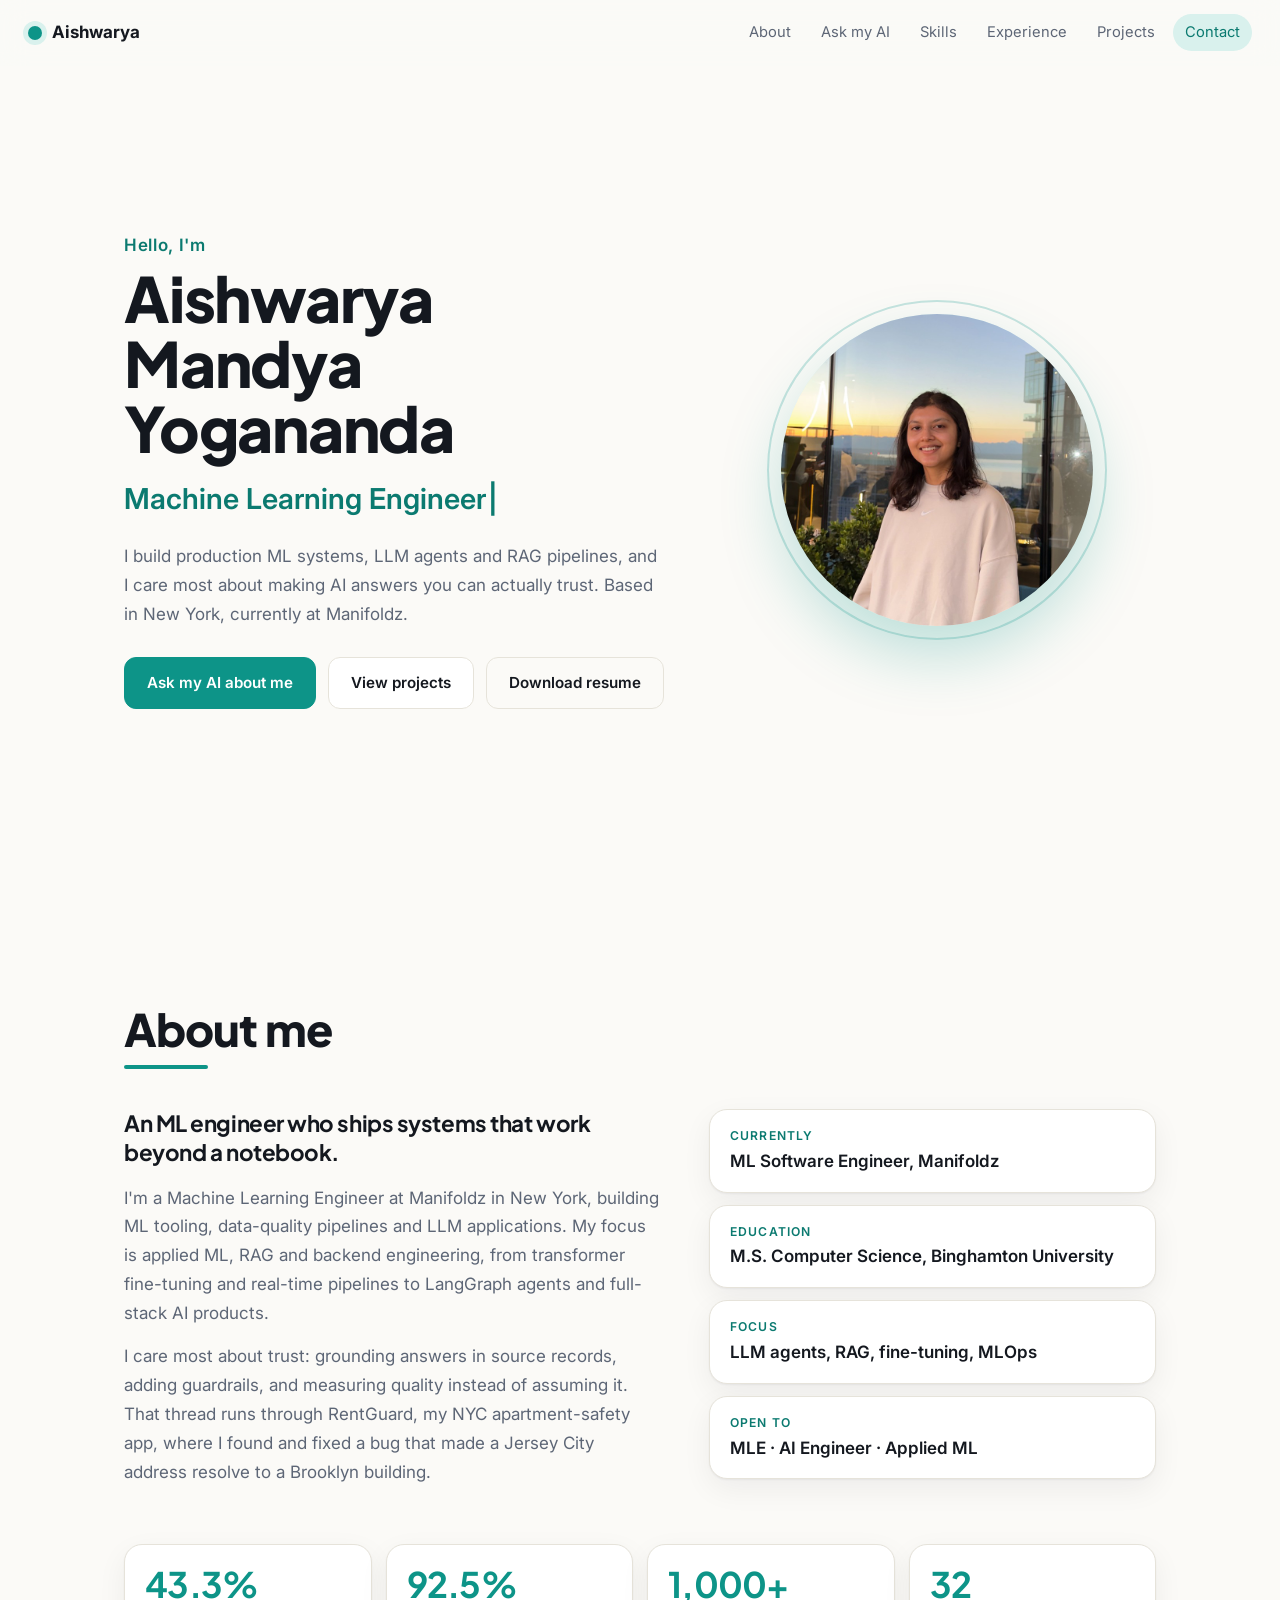
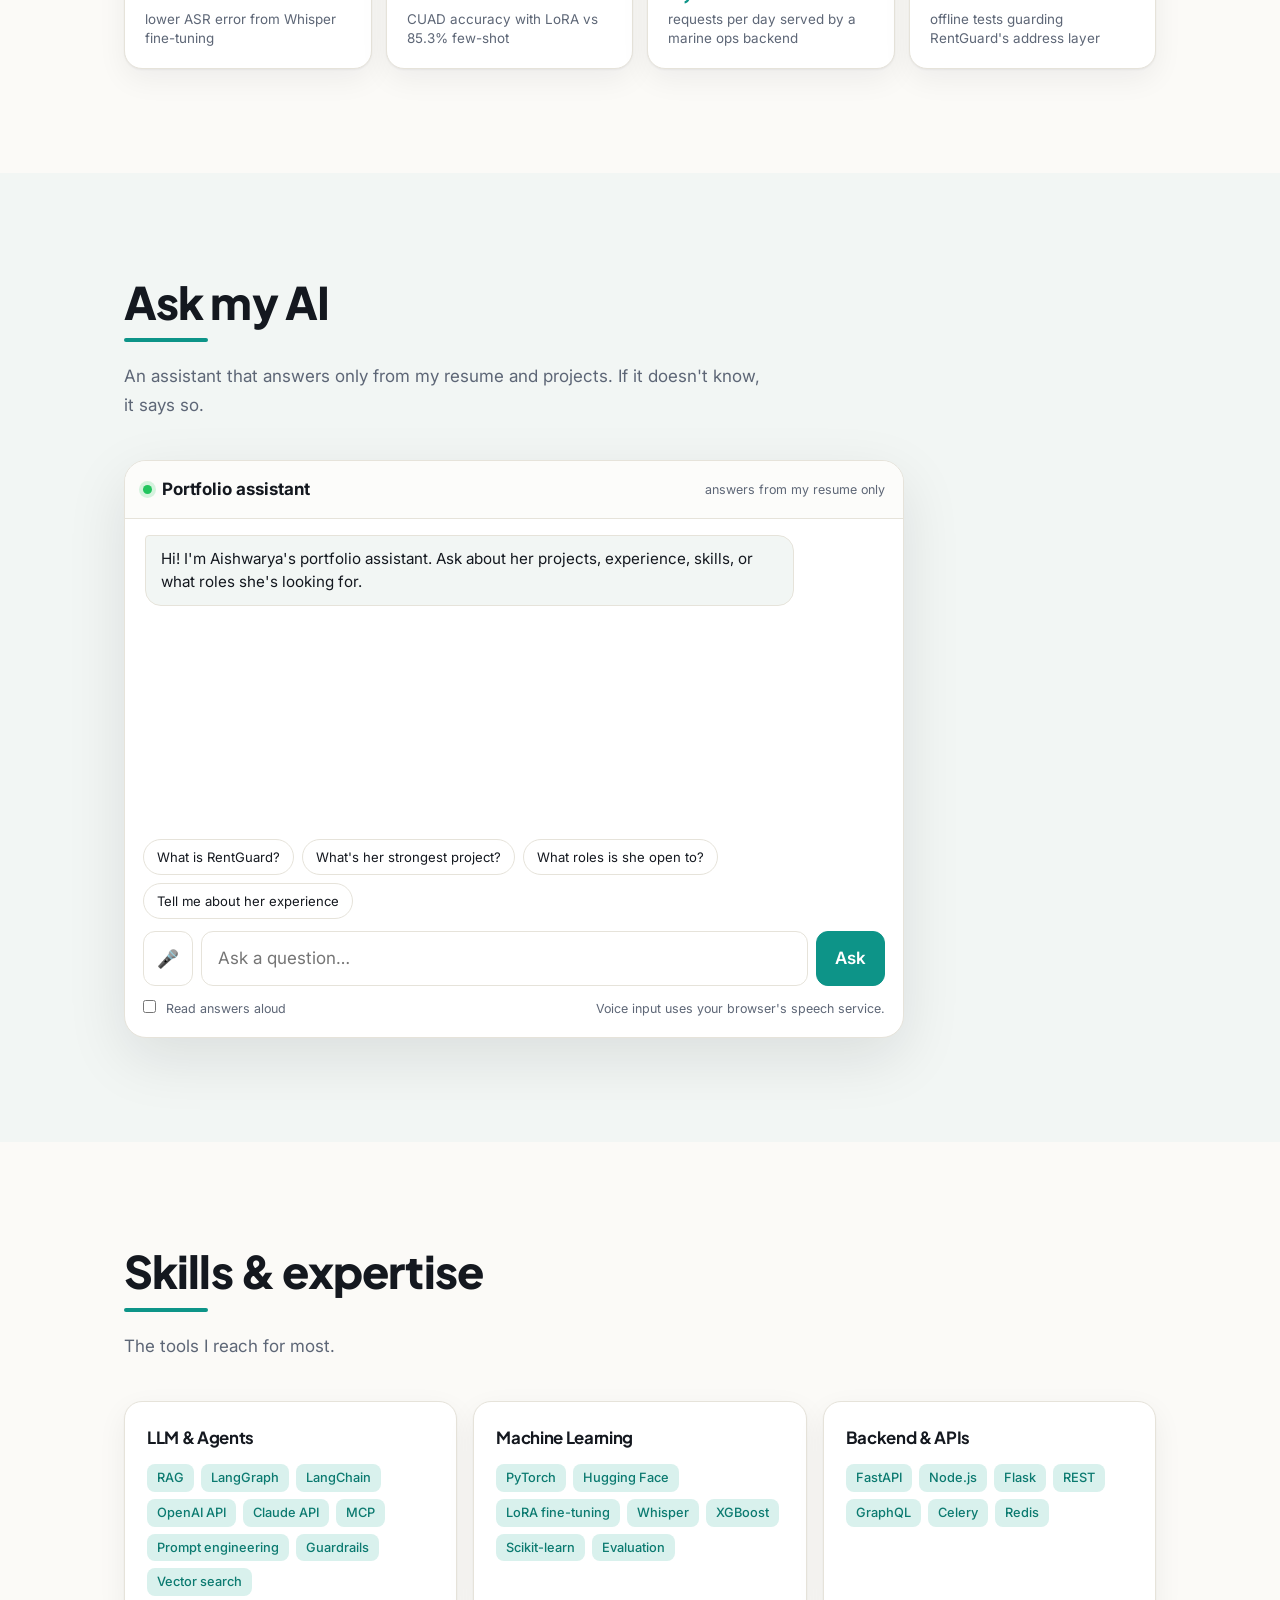
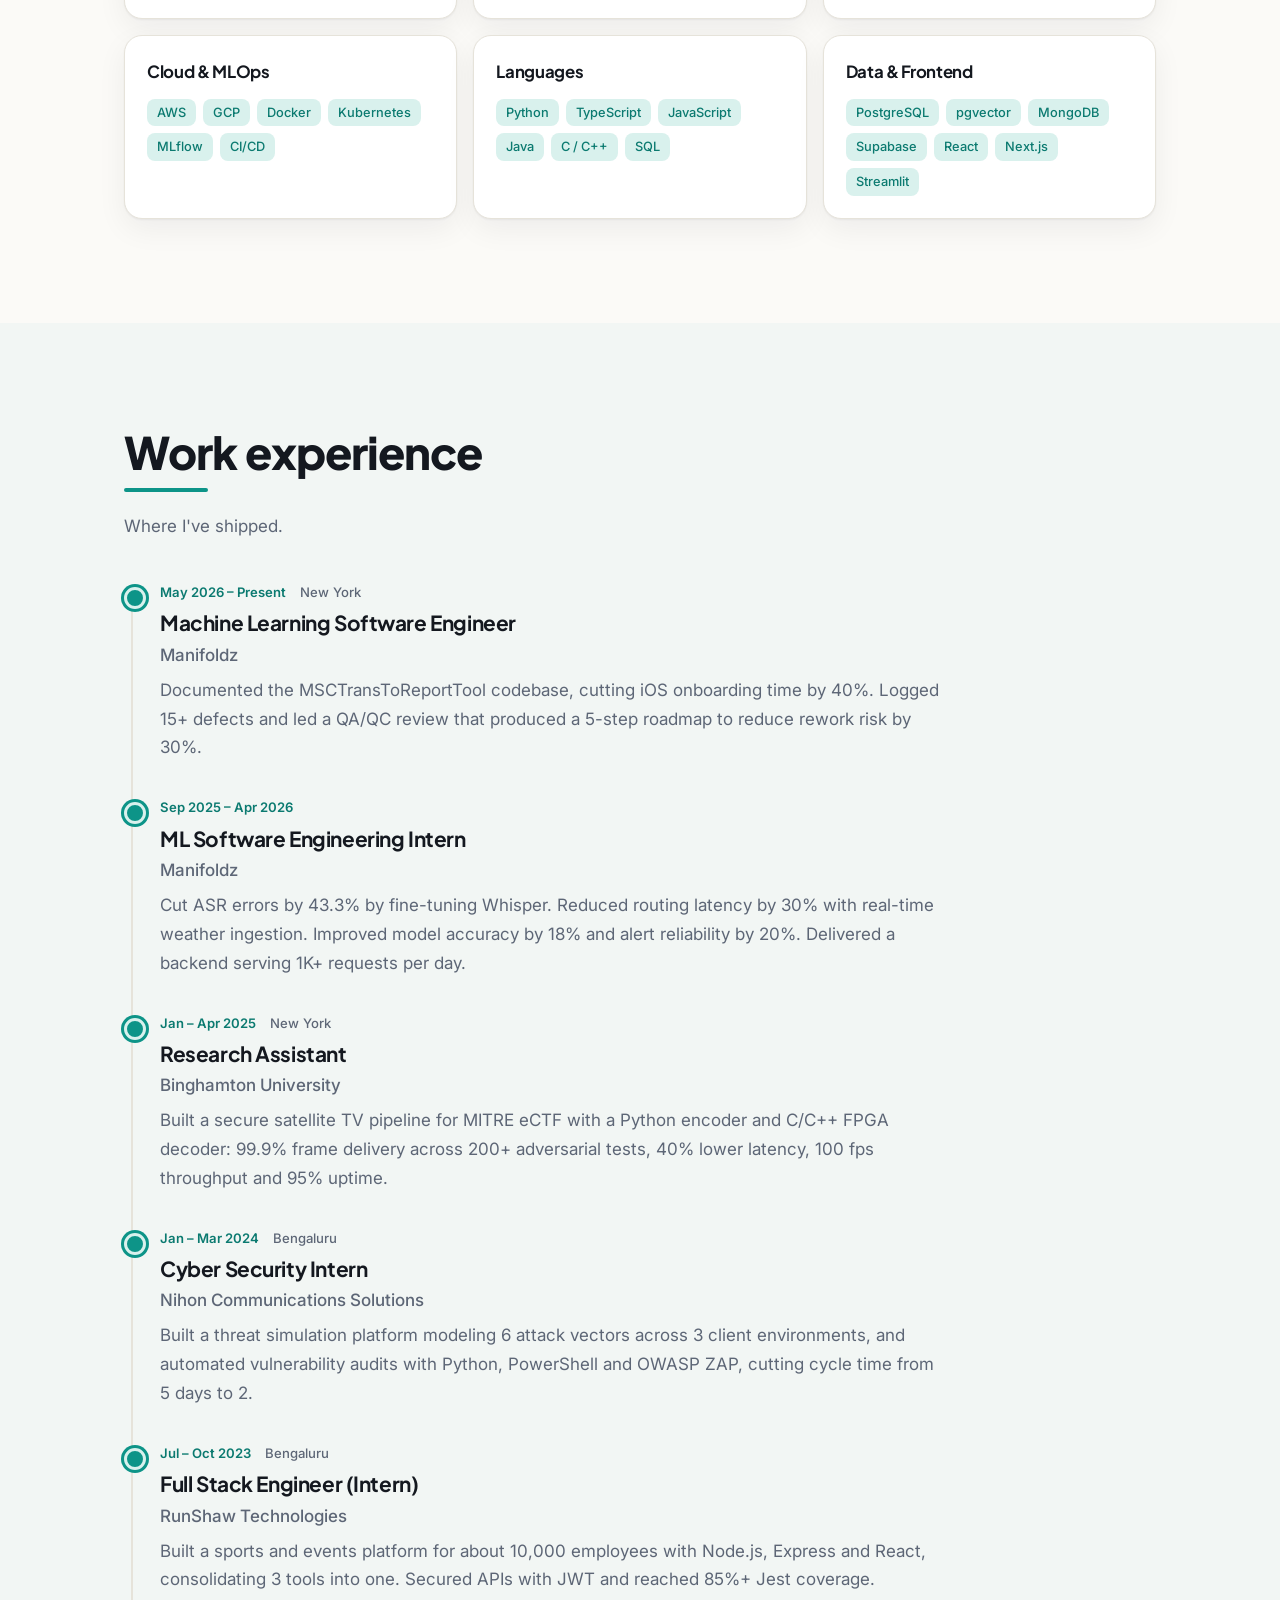
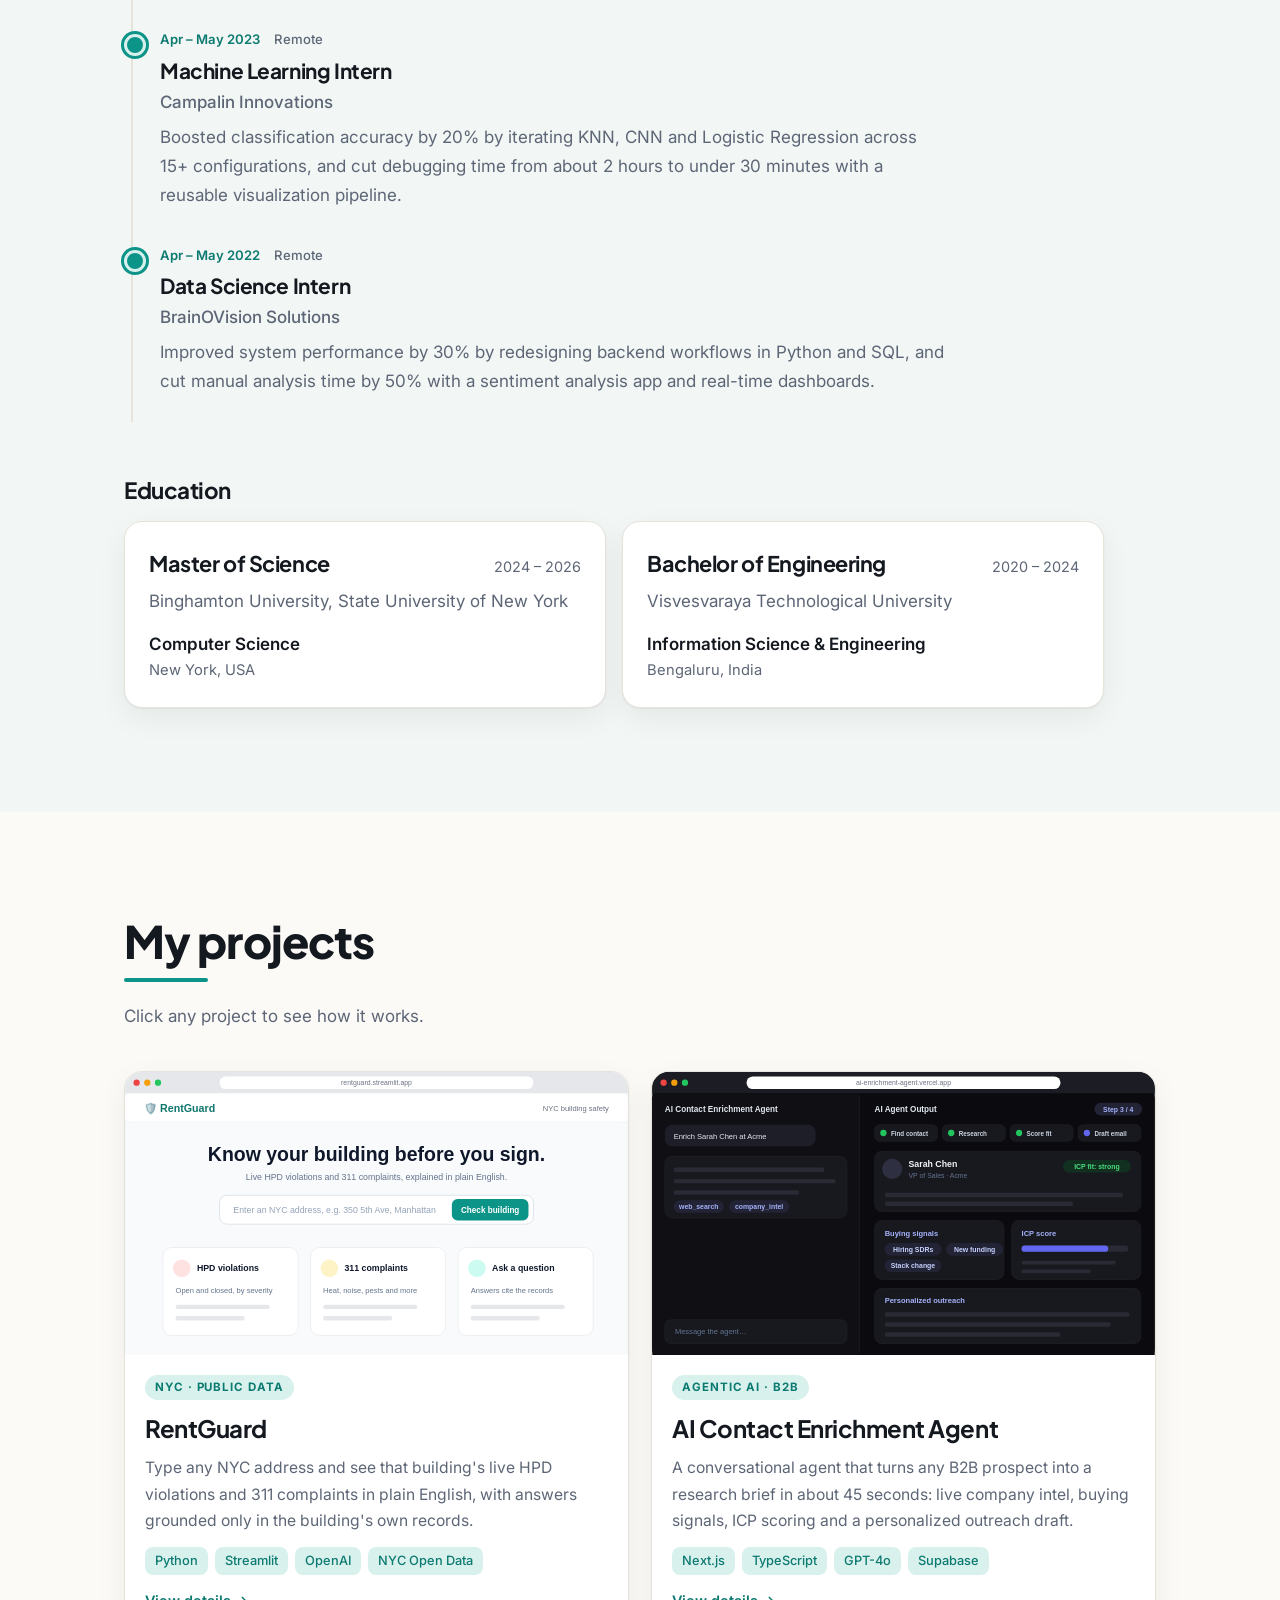
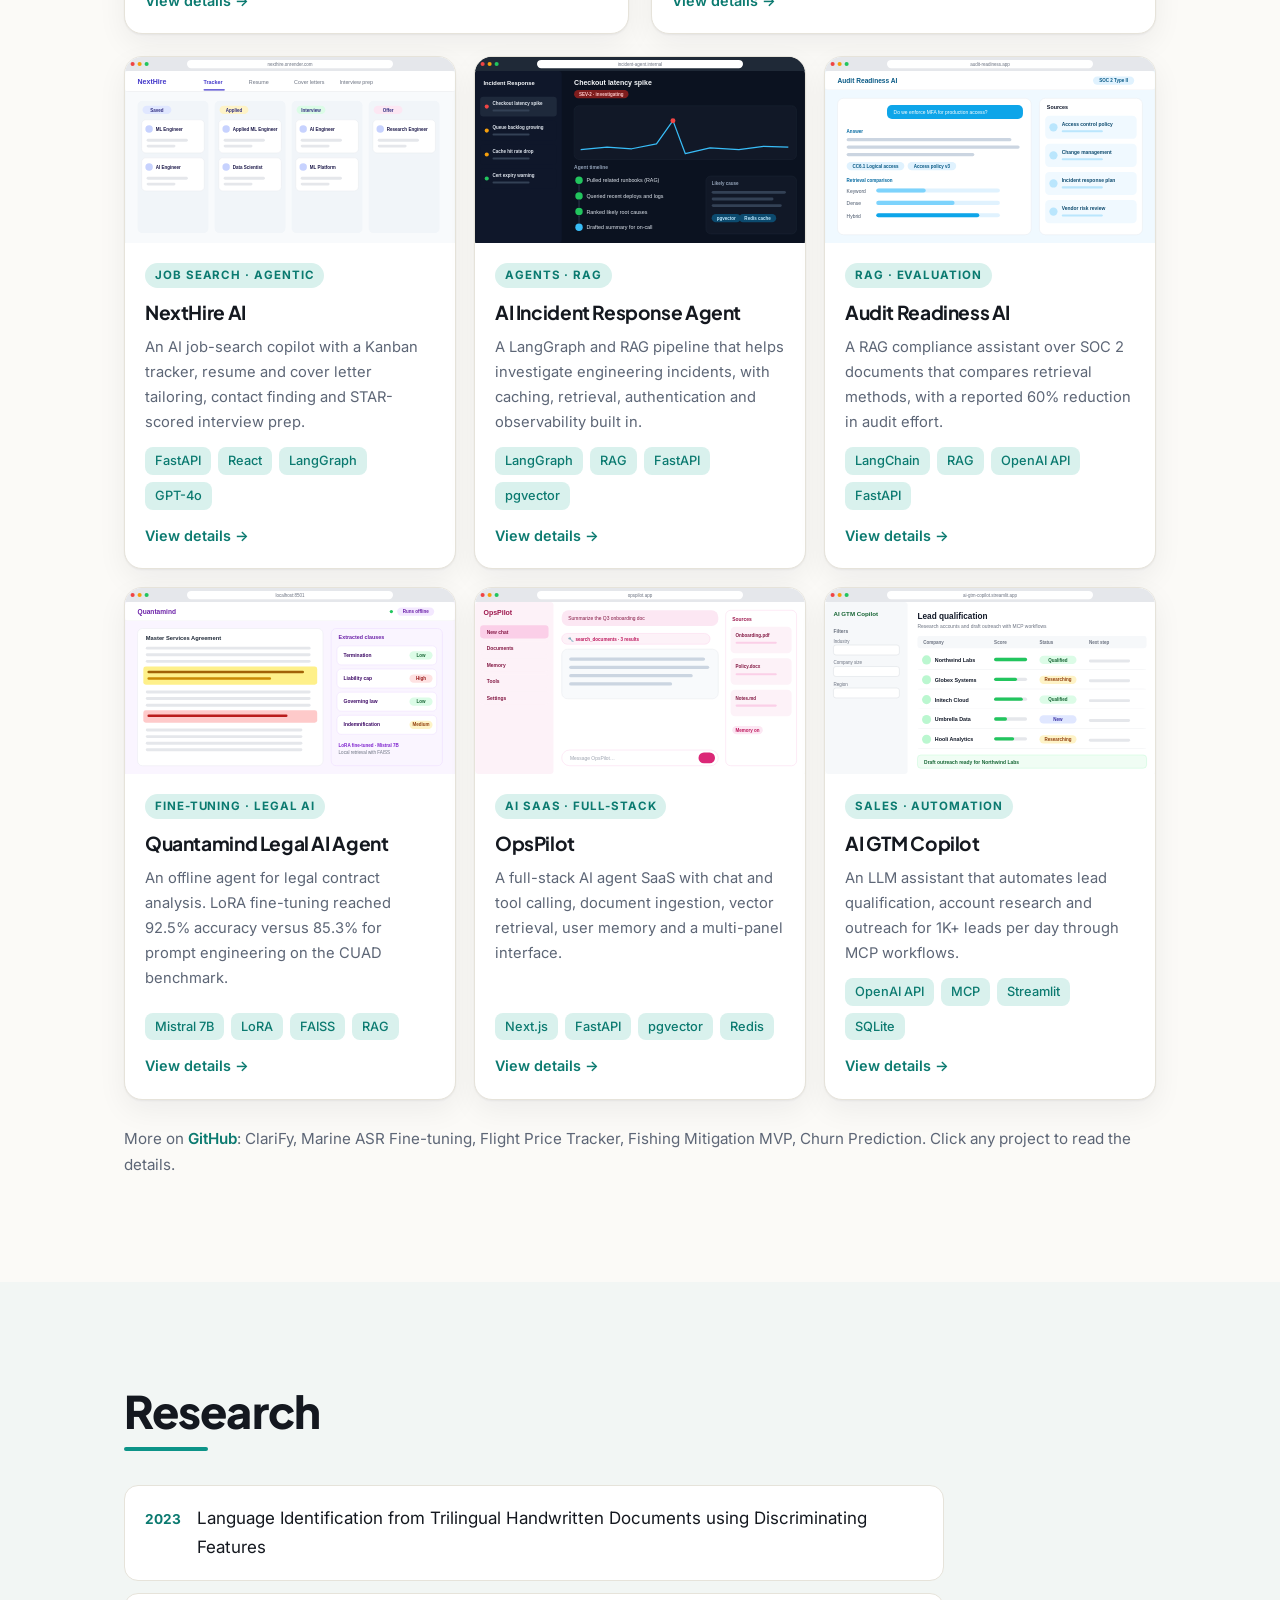
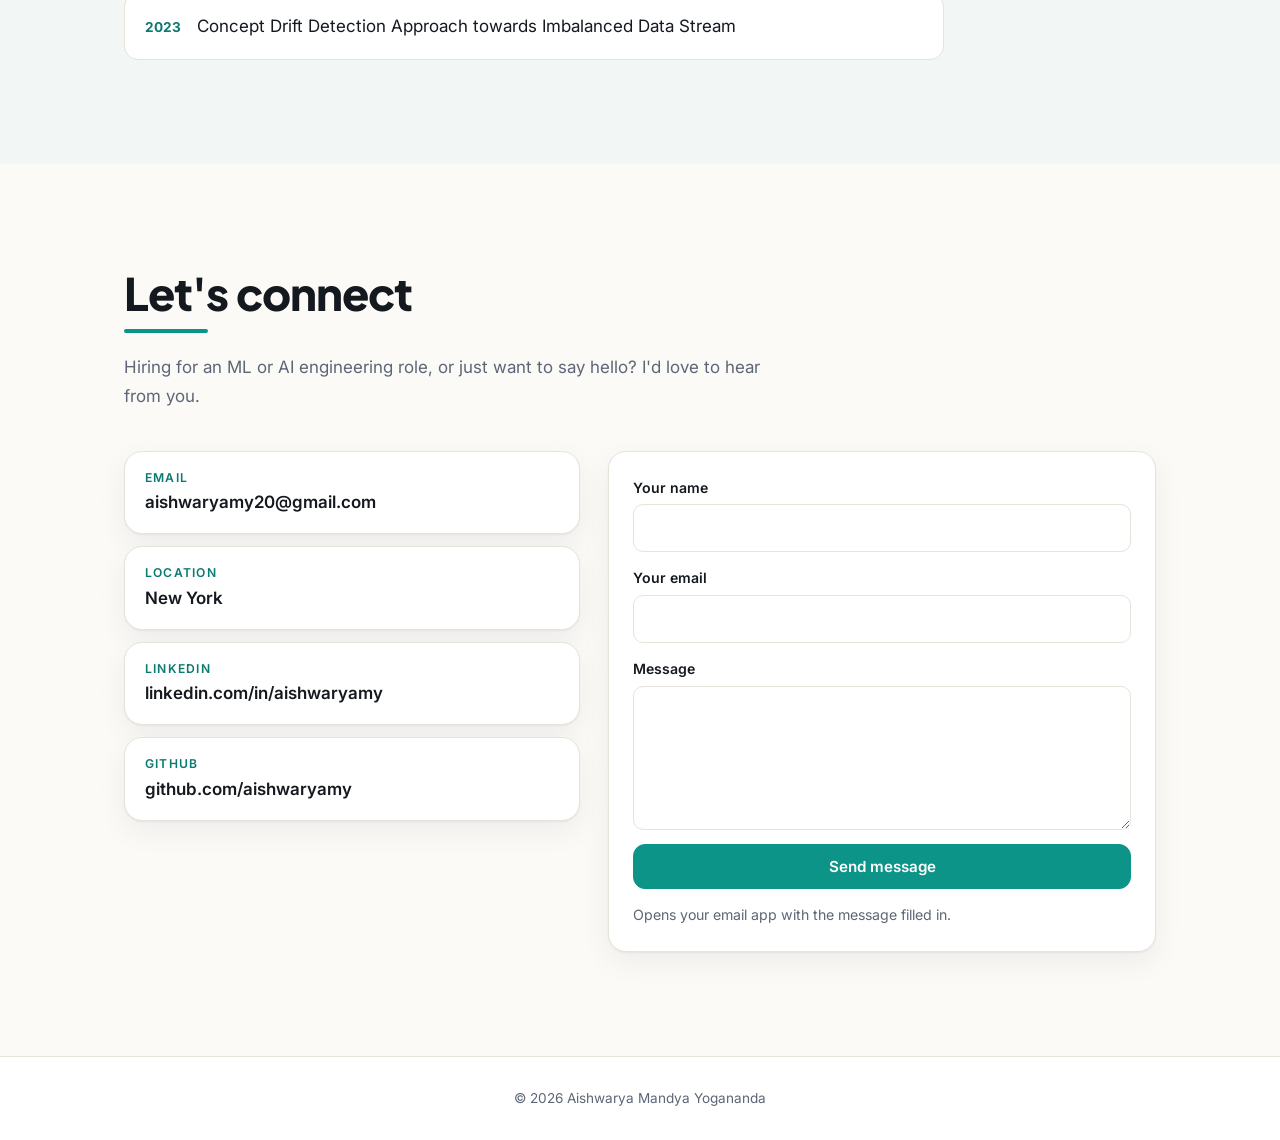
==== commit b23c376a: "Simplify education, clean hero, realistic project mockups, enrichment live demo" ====
--- a/index.html
+++ b/index.html
@@ -29,8 +29,7 @@
 <main id="top">
 <!-- HERO -->
 <section class="hero">
-  <div class="blob b1" aria-hidden="true"></div><div class="blob b2" aria-hidden="true"></div>
-  <div class="wrap hero-grid">
+    <div class="wrap hero-grid">
     <div class="hero-copy">
       <p class="hello rise" style="--d:0ms">Hello, I'm</p>
       <h1 class="rise" style="--d:100ms">Aishwarya<br>Mandya Yogananda</h1>
@@ -39,7 +38,7 @@
       <div class="cta rise" style="--d:400ms">
         <a class="btn primary" href="#ask">Ask my AI about me</a>
         <a class="btn" href="#projects">View projects</a>
-        <a class="btn ghost" href="AishwaryaMY_resume.pdf" target="_blank" rel="noopener">Resume</a>
+        <a class="btn ghost" href="AishwaryaMY_resume.pdf" target="_blank" rel="noopener">Download resume</a>
       </div>
     </div>
     <div class="hero-photo rise" style="--d:250ms">
@@ -47,9 +46,6 @@
       <div class="avatar">
         <img src="profile.jpg" alt="Aishwarya Mandya Yogananda">
       </div>
-      <div class="chip c1">RAG &amp; Agents</div>
-      <div class="chip c2">Fine-tuning</div>
-      <div class="chip c3">MLOps</div>
     </div>
   </div>
 </section>
@@ -63,12 +59,11 @@
         <h3 class="sub">An ML engineer who ships systems that work beyond a notebook.</h3>
         <p>I'm a Machine Learning Engineer at Manifoldz in New York, building ML tooling, data-quality pipelines and LLM applications. My focus is applied ML, RAG and backend engineering, from transformer fine-tuning and real-time pipelines to LangGraph agents and full-stack AI products.</p>
         <p>I care most about trust: grounding answers in source records, adding guardrails, and measuring quality instead of assuming it. That thread runs through RentGuard, my NYC apartment-safety app, where I found and fixed a bug that made a Jersey City address resolve to a Brooklyn building.</p>
-        <a class="btn primary sm" href="AishwaryaMY_resume.pdf" target="_blank" rel="noopener">Download resume</a>
       </div>
       <div class="facts">
         <div class="fact reveal"><span>Currently</span><b>ML Software Engineer, Manifoldz</b></div>
         <div class="fact reveal"><span>Education</span><b>M.S. Computer Science, Binghamton University</b></div>
-        <div class="fact reveal"><span>Focus</span><b>LLM agents, RAG, ML systems</b></div>
+        <div class="fact reveal"><span>Focus</span><b>LLM agents, RAG, fine-tuning, MLOps</b></div>
         <div class="fact reveal"><span>Open to</span><b>MLE · AI Engineer · Applied ML</b></div>
       </div>
     </div>
@@ -171,8 +166,8 @@
     </div>
     <h3 class="sub edu-h reveal">Education</h3>
     <div class="edu-grid">
-      <div class="edu reveal"><span>Master's</span><h3>M.S. in Computer Science</h3><p class="school">Binghamton University, State University of New York</p><p class="when">Aug 2024 – May 2026 · New York, USA</p><div class="tags"><i>Programming Languages</i><i>Design &amp; Analysis of Algorithms</i><i>Programming Systems &amp; Tools</i><i>Systems Programming</i><i>Cyber Security</i><i>Software Engineering &amp; Project Management</i><i>Applied Cybersecurity Topics</i><i>Design Patterns</i><i>Intro to Cloud Computing</i><i>Independent Study</i><i>CS Professional Development</i></div></div>
-      <div class="edu reveal"><span>Undergraduate</span><h3>B.E. in Information Science &amp; Engineering</h3><p class="school">Visvesvaraya Technological University</p><p class="when">Sep 2020 – May 2024 · Bengaluru, India</p><div class="tags"><i>Data Structures &amp; Algorithms</i><i>Discrete Mathematics</i><i>Computer Organization &amp; Architecture</i><i>OOPs with Java</i><i>Database Management Systems</i><i>Design &amp; Analysis of Algorithms</i><i>Software Engineering</i><i>Finite Automata &amp; Formal Languages</i><i>Machine Learning</i><i>Operating Systems</i><i>Communication Networks</i><i>Data Mining</i><i>Software Testing</i><i>Internet of Things</i><i>Object-Oriented System Development</i><i>C &amp; Python Programming</i><i>Biometrics</i></div></div>
+      <div class="edu reveal"><div class="edu-top"><h3>Master of Science</h3><time>2024 – 2026</time></div><p class="school">Binghamton University, State University of New York</p><p class="prog">Computer Science</p><p class="when">New York, USA</p></div>
+      <div class="edu reveal"><div class="edu-top"><h3>Bachelor of Engineering</h3><time>2020 – 2024</time></div><p class="school">Visvesvaraya Technological University</p><p class="prog">Information Science &amp; Engineering</p><p class="when">Bengaluru, India</p></div>
     </div>
   </div>
 </section>
--- a/styles.css
+++ b/styles.css
@@ -54,7 +54,7 @@
 .hero-photo{position:relative;justify-self:center;width:min(340px,76vw);aspect-ratio:1}
 .avatar{position:absolute;inset:14px;border-radius:50%;overflow:hidden;background:var(--a-soft);box-shadow:0 30px 60px rgba(13,148,136,.25)}
 .avatar img{position:absolute;inset:0;width:100%;height:100%;object-fit:cover;object-position:50% 30%}
-.ring{position:absolute;inset:0;border-radius:50%;border:2px dashed rgba(13,148,136,.45);animation:spin 40s linear infinite}
+.ring{position:absolute;inset:0;border-radius:50%;border:2px solid rgba(13,148,136,.22);}
 @keyframes spin{to{transform:rotate(360deg)}}
 .hero-photo .chip{position:absolute;background:#fff;border:1px solid var(--line);box-shadow:var(--shadow);padding:6px 14px;border-radius:999px;font-size:.82rem;font-weight:600;animation:float 5s ease-in-out infinite}
 .c1{top:6%;left:-8%}.c2{bottom:14%;right:-10%;animation-delay:-1.6s}.c3{bottom:-2%;left:8%;animation-delay:-3.2s}
@@ -122,10 +122,12 @@
 .job p{color:var(--muted)}
 .edu-h{margin-top:46px}
 .edu-grid{display:grid;grid-template-columns:1fr 1fr;gap:16px;margin-top:6px;max-width:980px}
-.edu{background:var(--card);border:1px solid var(--line);border-radius:var(--r);padding:22px;box-shadow:var(--shadow)}
-.edu>span{font-size:.76rem;text-transform:uppercase;letter-spacing:.1em;color:#fff;background:var(--a);font-weight:700;padding:3px 10px;border-radius:999px}
-.edu h3{font-size:1.15rem;margin:12px 0 4px}.edu .school{font-weight:600;font-size:.95rem}.edu .when{font-size:.88rem;color:var(--muted);margin-bottom:14px}
-.edu .tags i{background:#f1f5f4;color:#36404c}
+.edu{background:var(--card);border:1px solid var(--line);border-radius:var(--r);padding:24px;box-shadow:var(--shadow)}
+.edu-top{display:flex;justify-content:space-between;align-items:baseline;gap:12px}
+.edu-top h3{font-size:1.35rem}.edu-top time{color:var(--muted);font-size:.9rem;white-space:nowrap}
+.edu .school{color:var(--muted);margin-top:4px}
+.edu .prog{font-weight:600;margin-top:14px}
+.edu .when{color:var(--muted);font-size:.92rem}
 
 /* projects */
 .feature-row{display:grid;grid-template-columns:1fr 1fr;gap:22px;margin-bottom:22px}
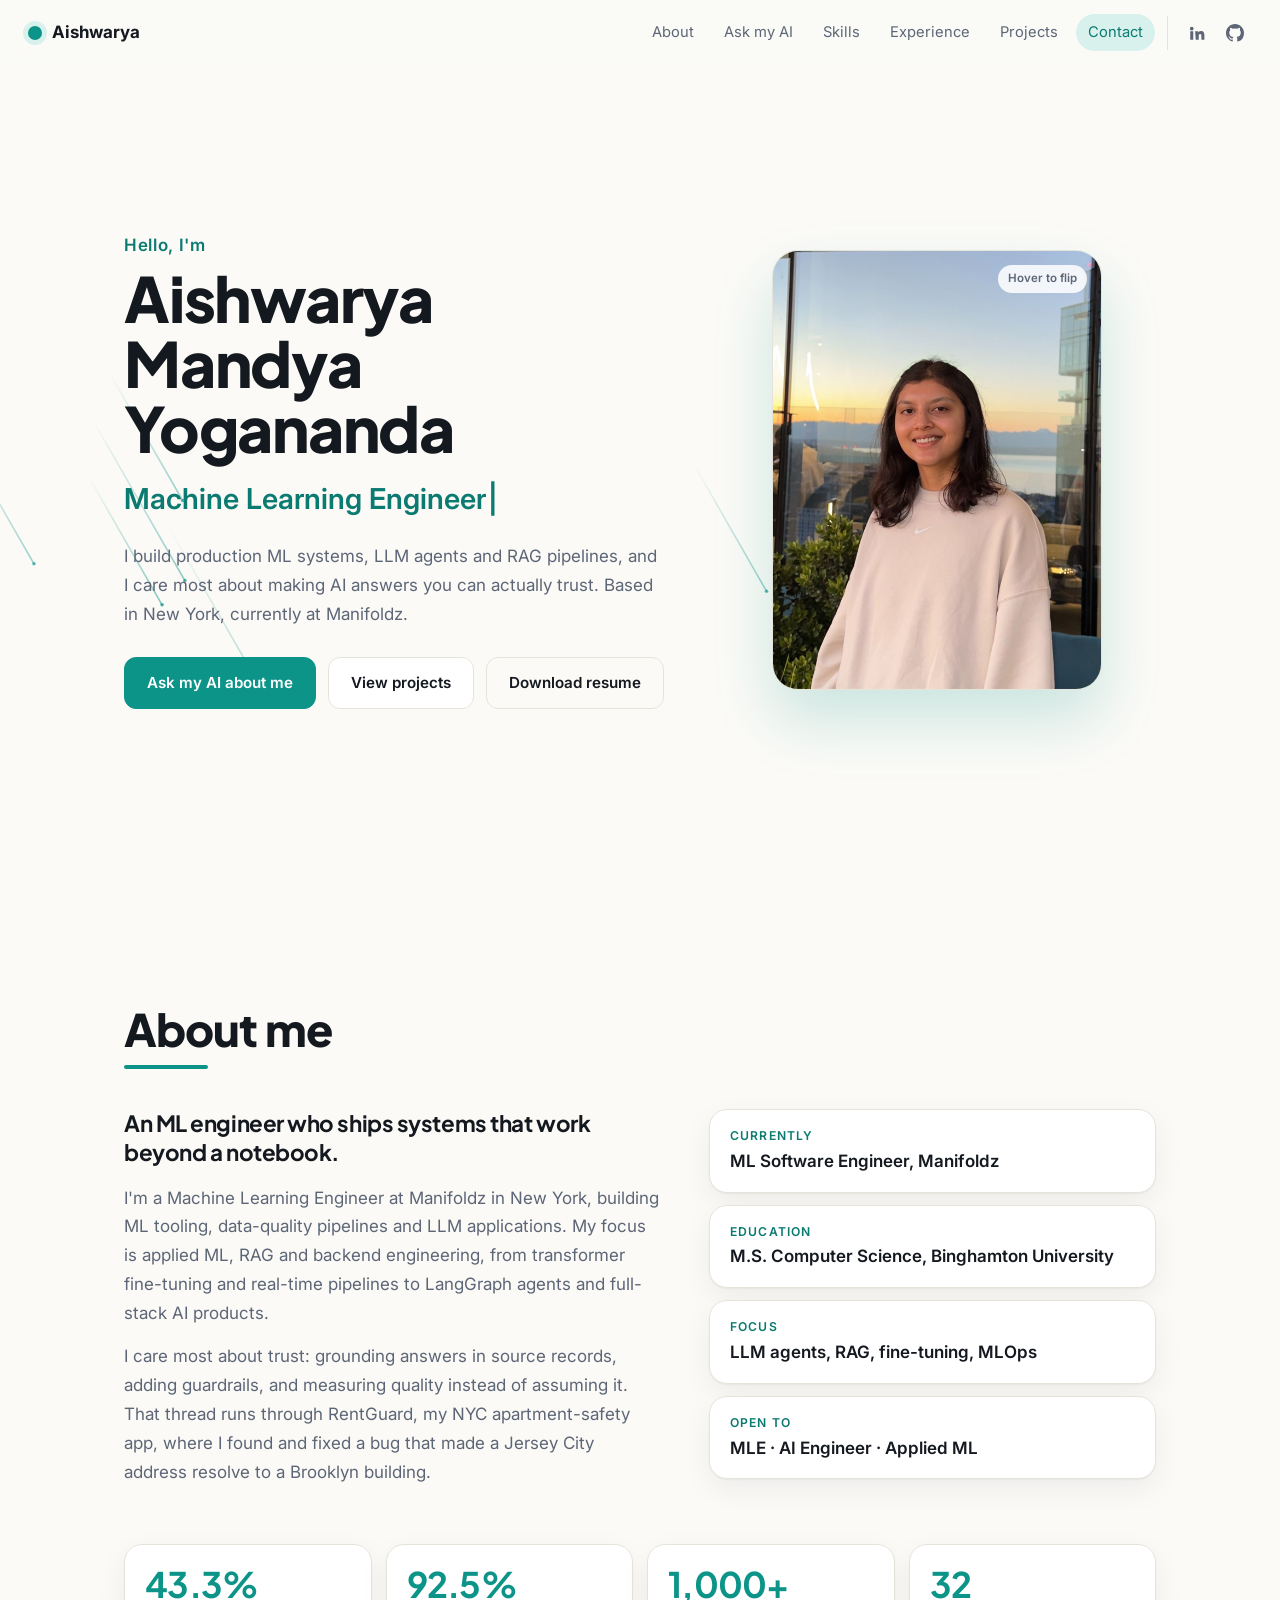
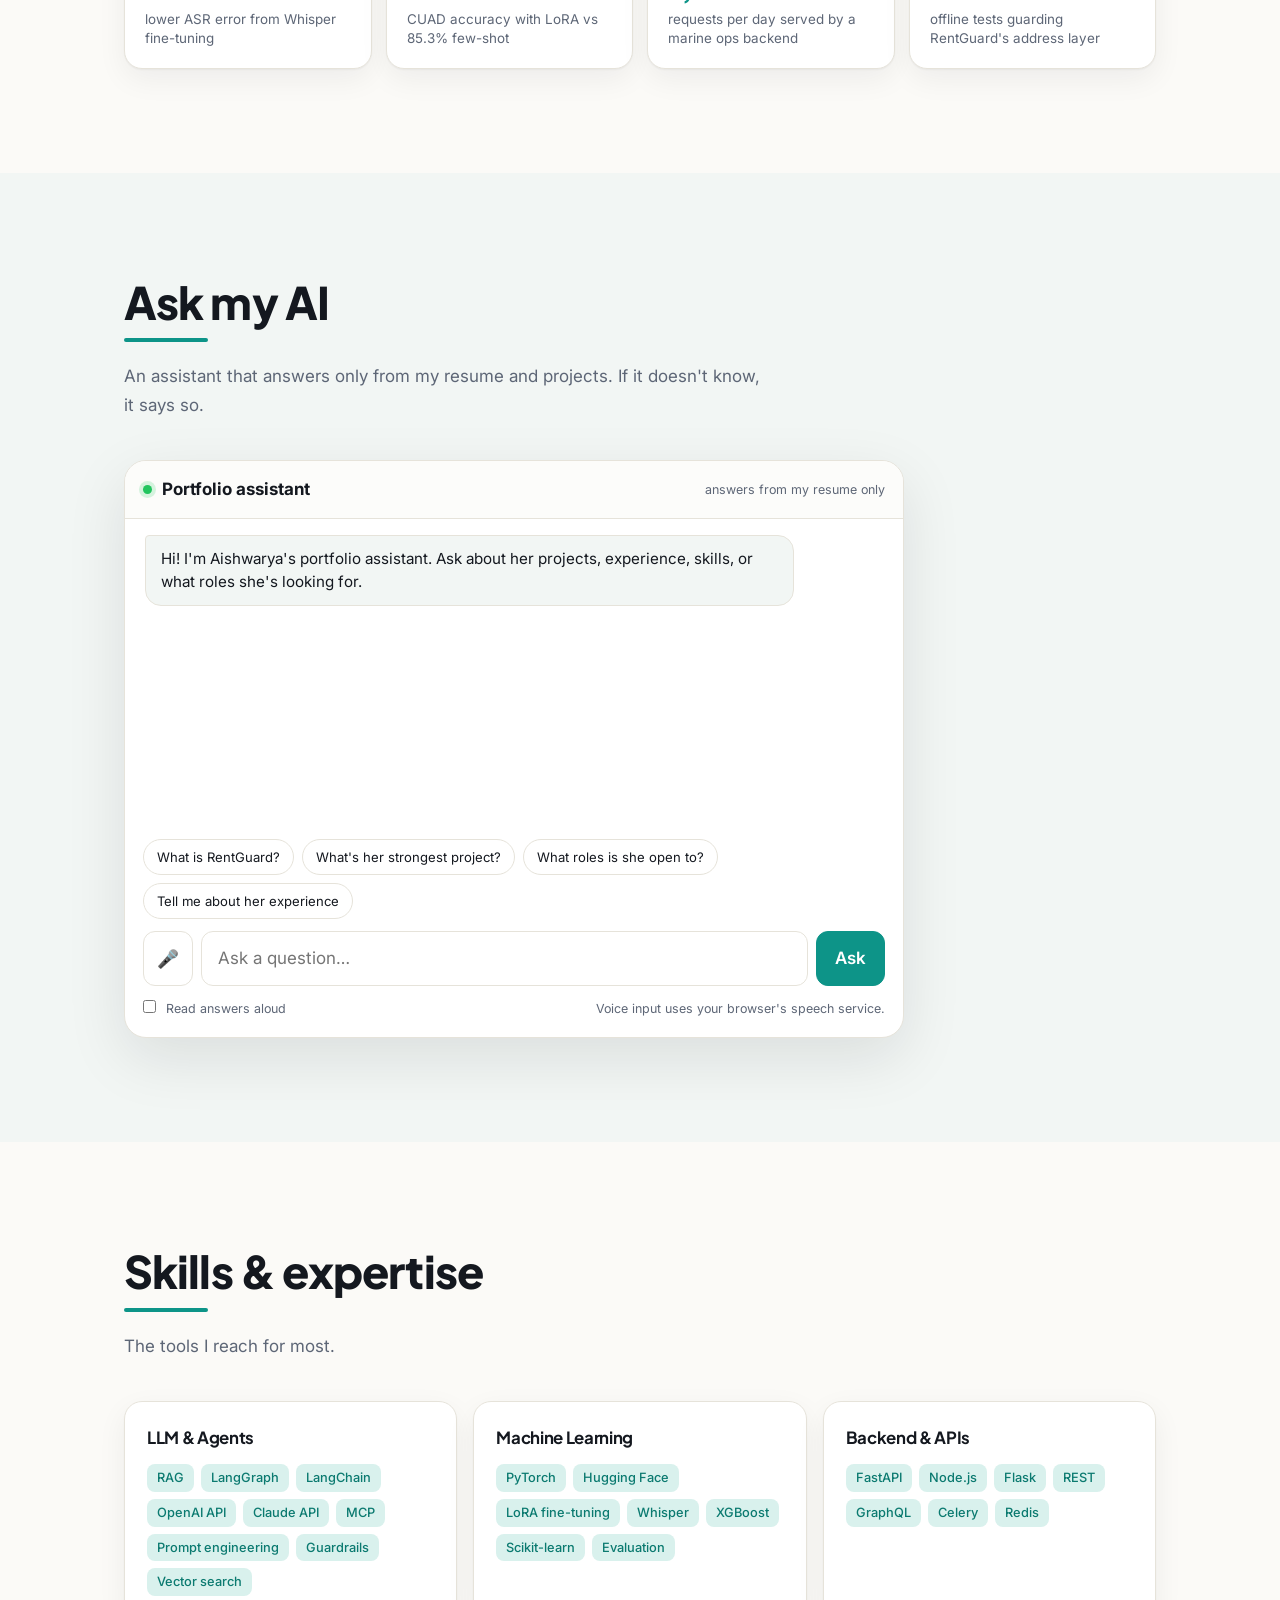
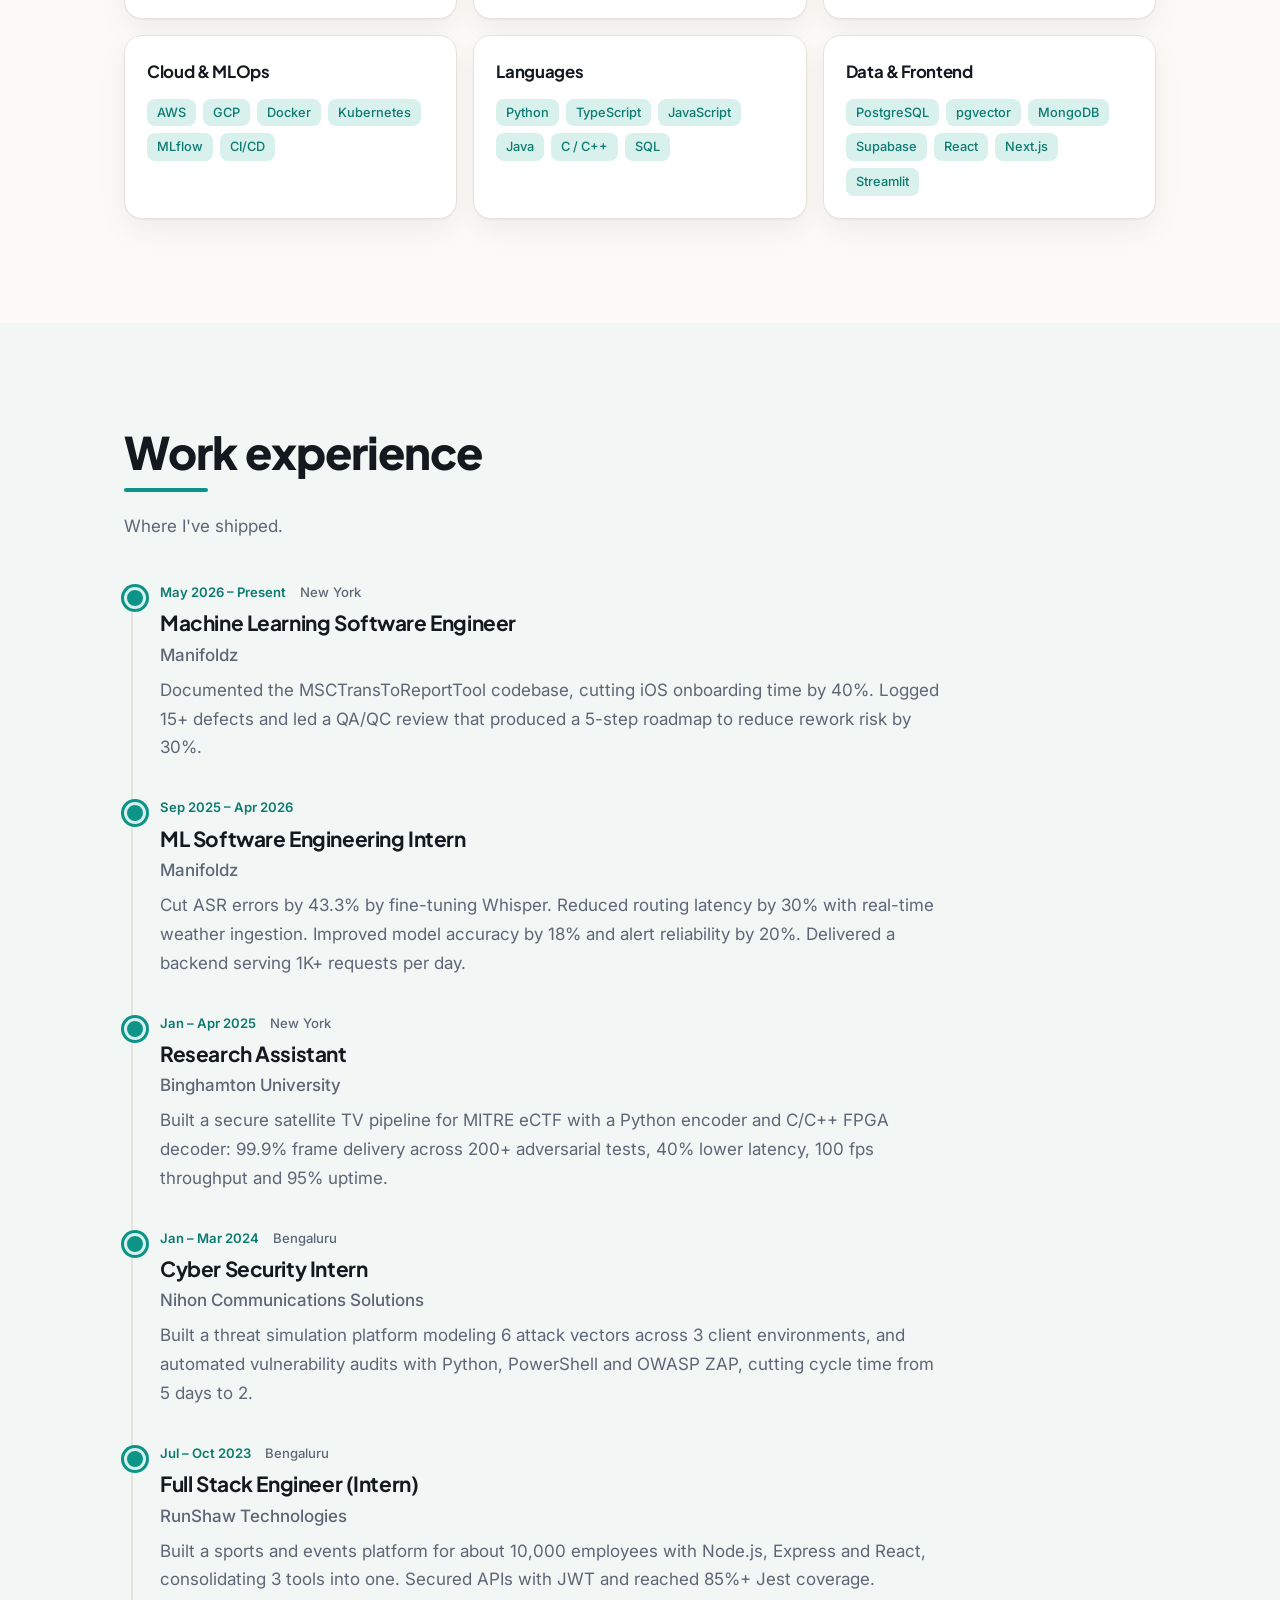
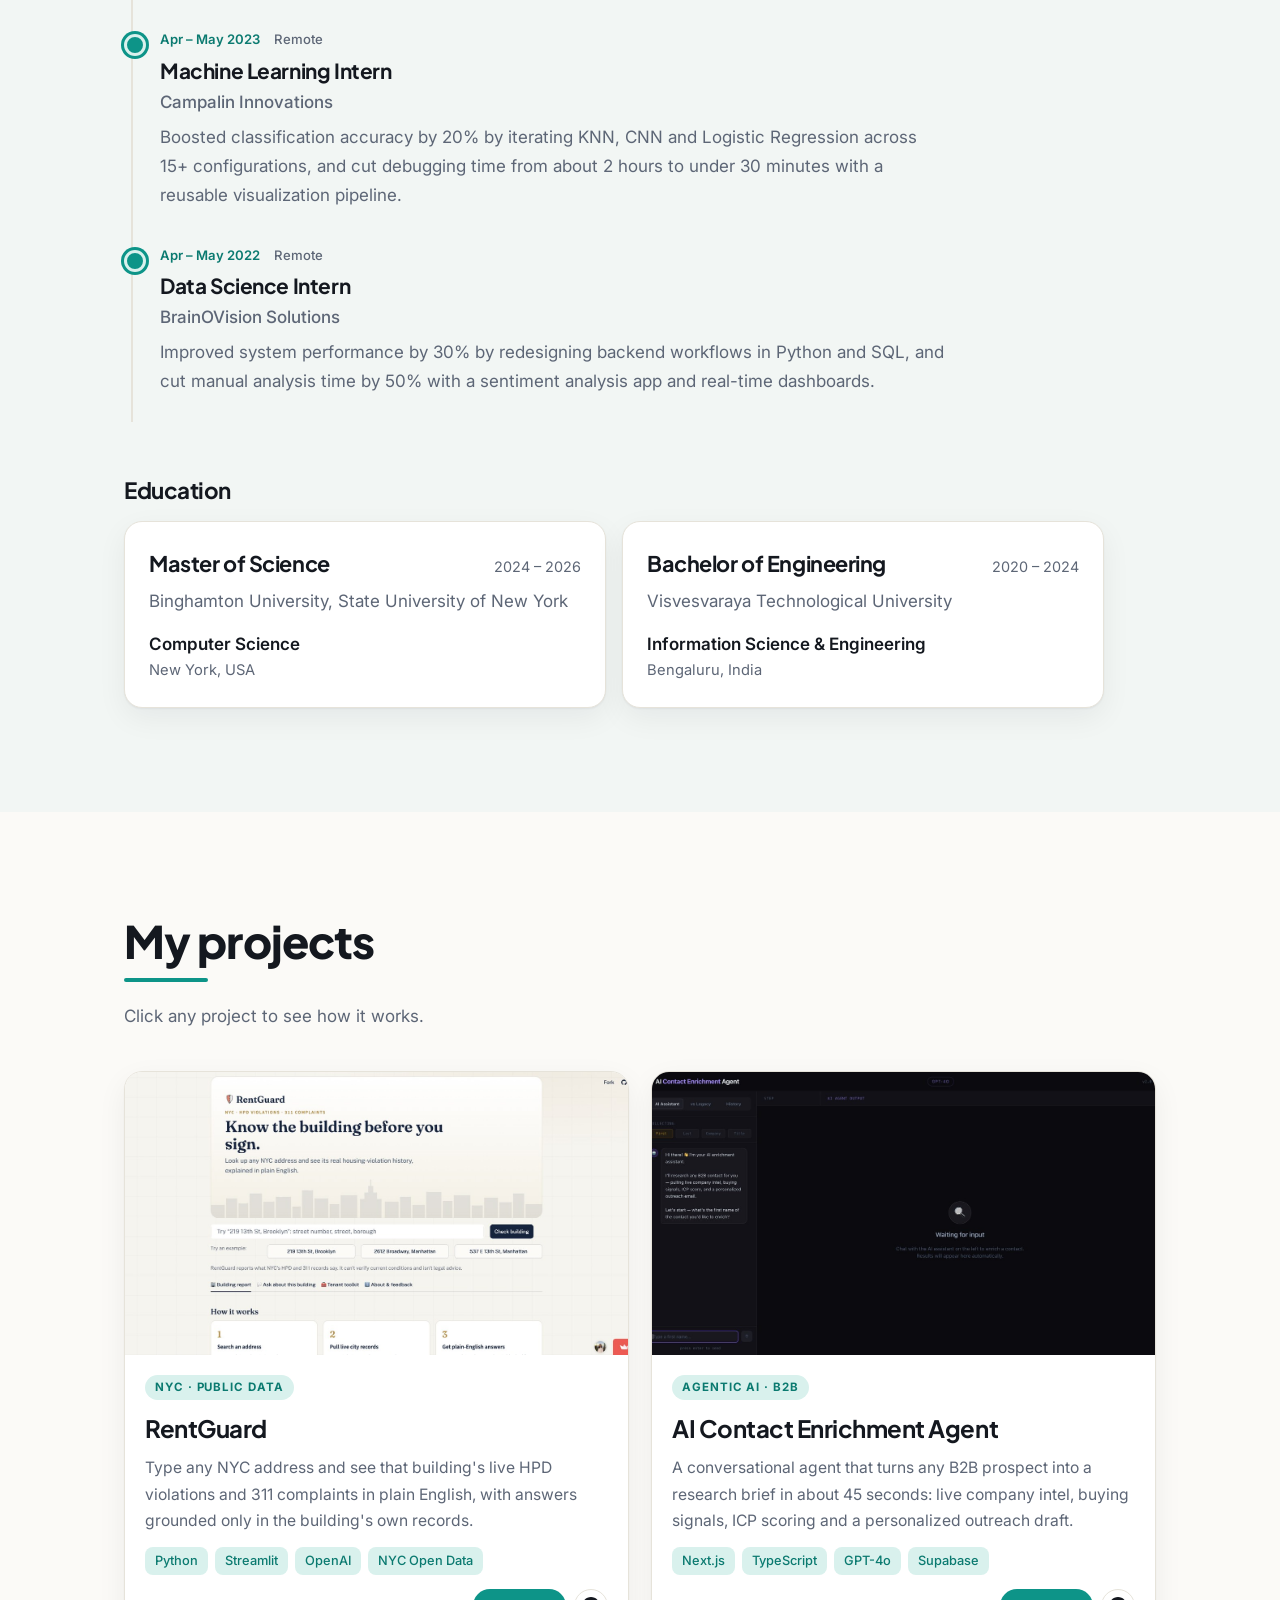
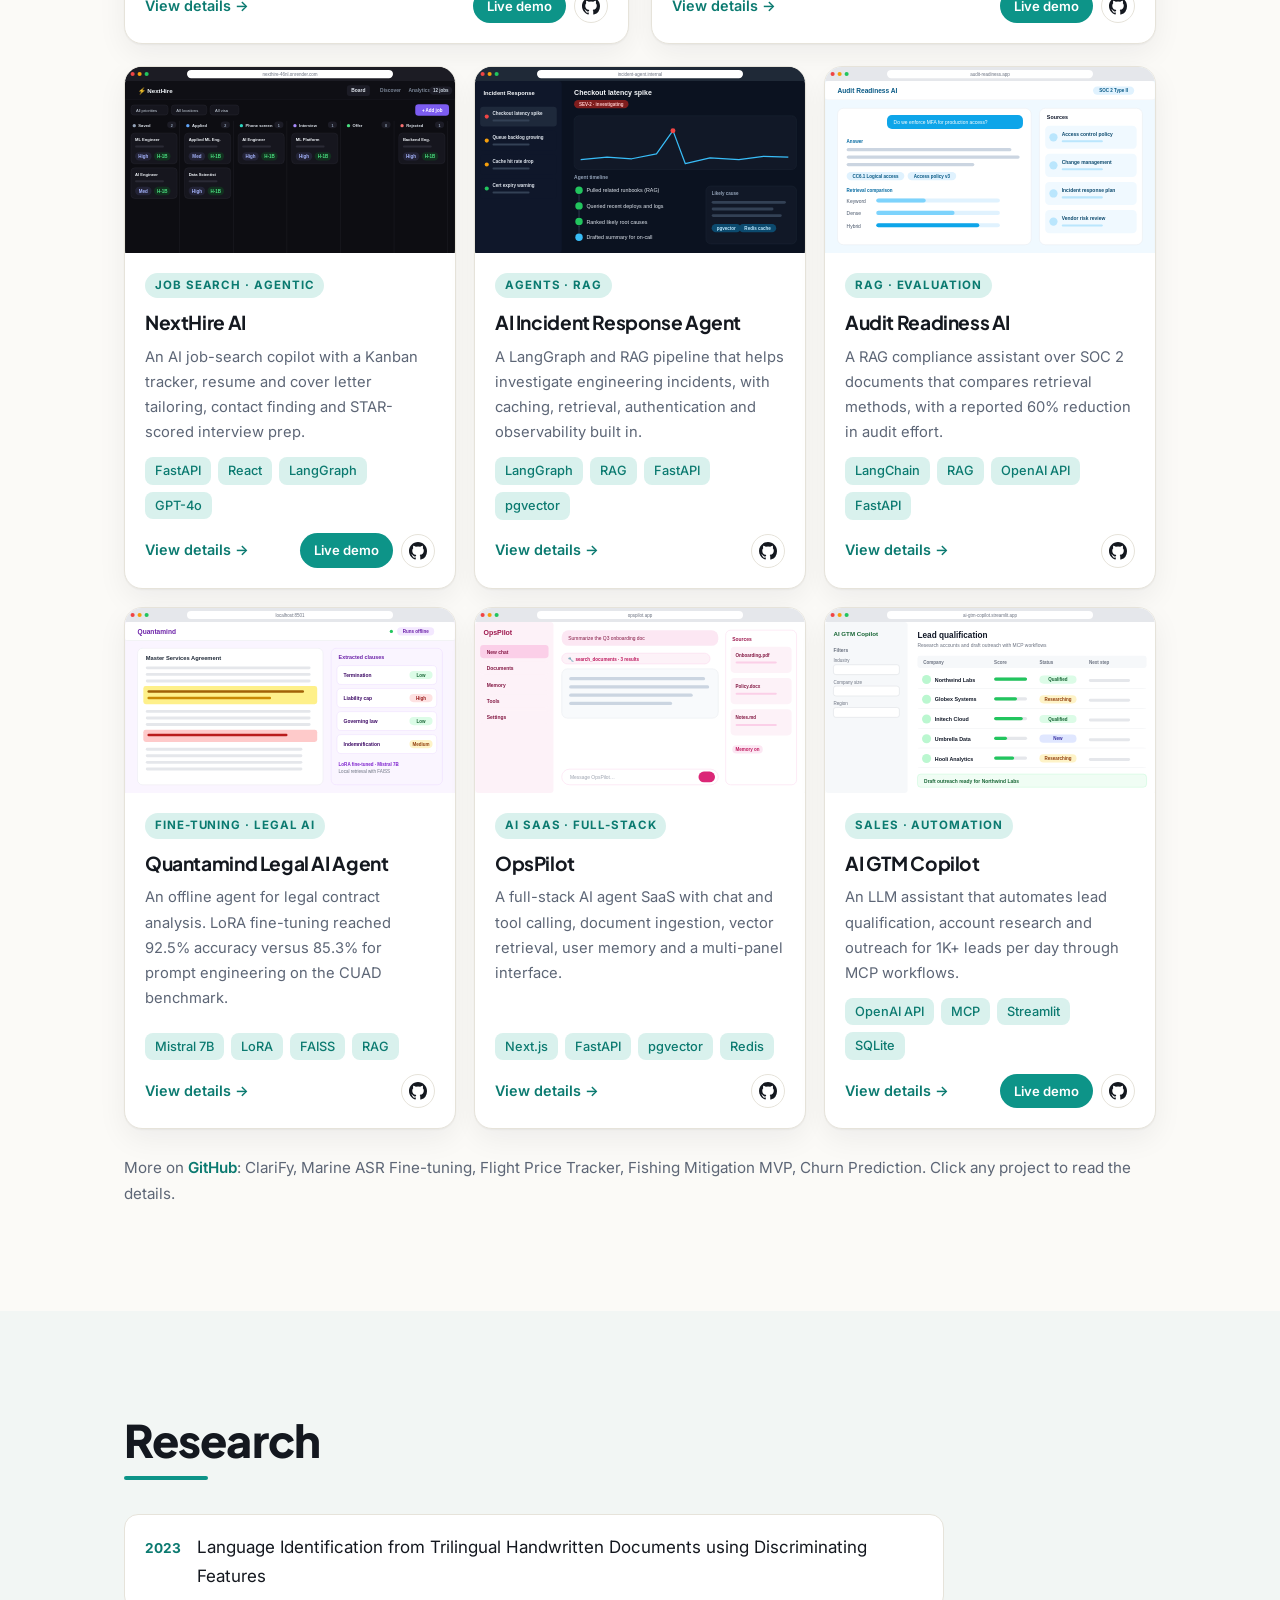
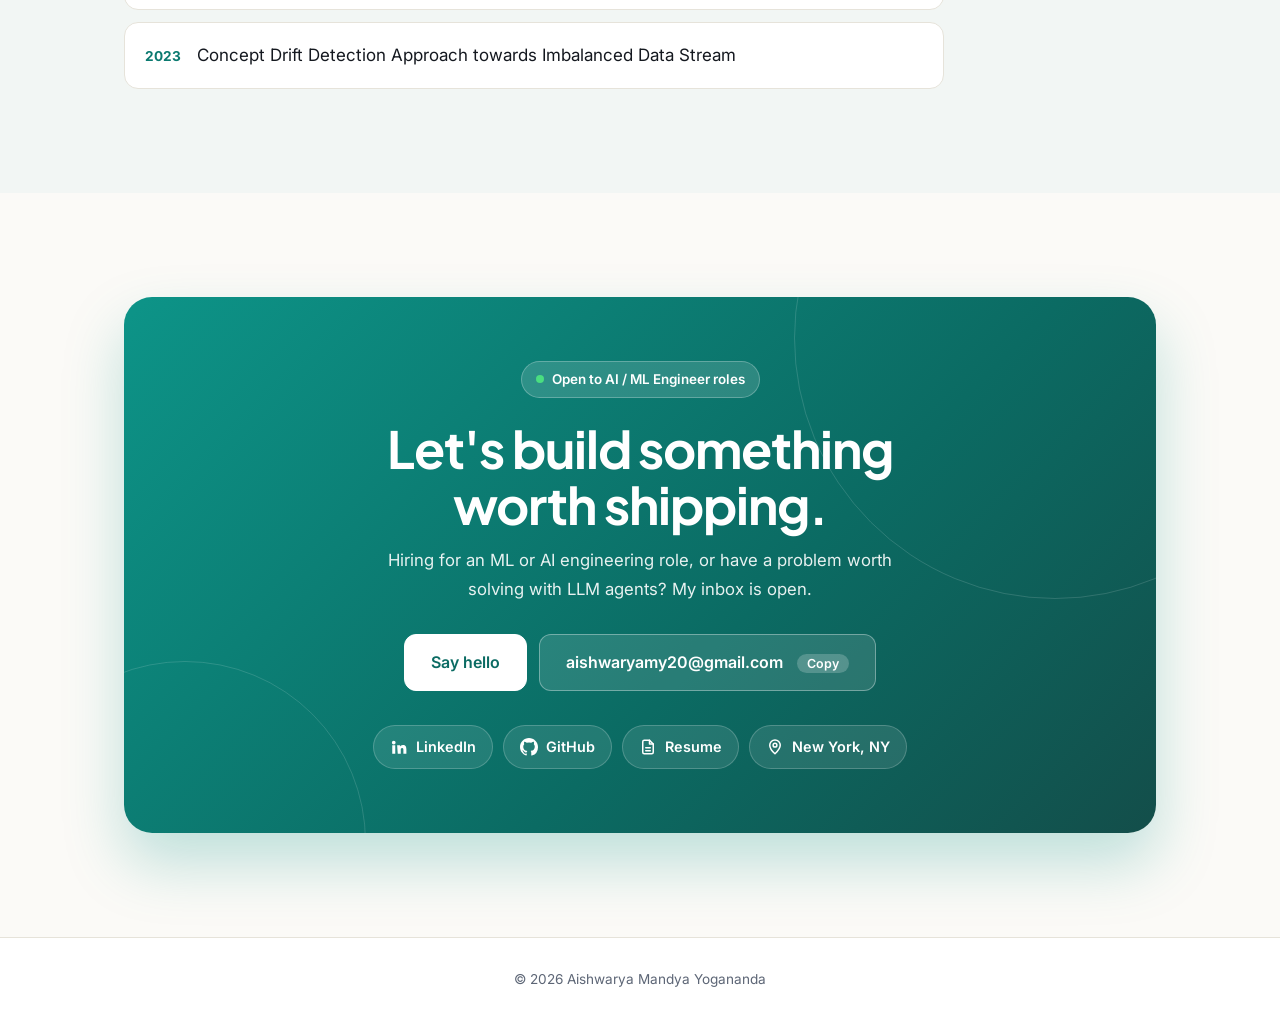
==== commit 8a287b1a: "Remove caption from profile card" ====
--- a/index.html
+++ b/index.html
@@ -24,6 +24,7 @@
     <a href="#projects">Projects</a>
     <a href="#contact">Contact</a>
   </nav>
+  <div class="nav-social"><a href="https://linkedin.com/in/aishwaryamy" target="_blank" rel="noopener" aria-label="LinkedIn" title="LinkedIn"><svg viewBox="0 0 24 24" width="18" height="18" fill="currentColor"><path d="M4.98 3.5a2.5 2.5 0 1 1 0 5 2.5 2.5 0 0 1 0-5zM3 9.75h4V21H3zM9.5 9.75h3.8v1.6h.05c.53-1 1.82-2 3.75-2 4 0 4.75 2.63 4.75 6.05V21h-4v-4.9c0-1.17-.02-2.67-1.63-2.67-1.63 0-1.88 1.27-1.88 2.58V21h-4z"/></svg></a><a href="https://github.com/aishwaryamy" target="_blank" rel="noopener" aria-label="GitHub" title="GitHub"><svg viewBox="0 0 16 16" width="18" height="18" fill="currentColor"><path d="M8 0C3.58 0 0 3.58 0 8c0 3.54 2.29 6.53 5.47 7.59.4.07.55-.17.55-.38v-1.33c-2.23.48-2.7-1.07-2.7-1.07-.36-.92-.89-1.17-.89-1.17-.73-.5.06-.49.06-.49.8.06 1.23.83 1.23.83.72 1.22 1.88.87 2.33.66.07-.52.28-.87.5-1.07-1.78-.2-3.64-.89-3.64-3.95 0-.87.31-1.59.83-2.15-.08-.2-.36-1.02.08-2.12 0 0 .67-.21 2.2.82a7.6 7.6 0 0 1 4 0c1.53-1.04 2.2-.82 2.2-.82.44 1.1.16 1.92.08 2.12.51.56.82 1.28.82 2.15 0 3.07-1.87 3.75-3.65 3.95.29.25.54.73.54 1.48v2.2c0 .21.15.46.55.38A8.01 8.01 0 0 0 16 8c0-4.42-3.58-8-8-8z"/></svg></a></div>
 </header>
 
 <main id="top">
@@ -41,10 +42,23 @@
         <a class="btn ghost" href="AishwaryaMY_resume.pdf" target="_blank" rel="noopener">Download resume</a>
       </div>
     </div>
-    <div class="hero-photo rise" style="--d:250ms">
-      <div class="ring"></div>
-      <div class="avatar">
-        <img src="profile.jpg" alt="Aishwarya Mandya Yogananda">
+    <div class="hero-photo rise pcard" style="--d:250ms" tabindex="0" aria-label="Profile card, hover or tap to flip">
+      <div class="pc-inner">
+        <div class="pc-face pc-front">
+          <img src="profile.jpg" alt="Aishwarya Mandya Yogananda">
+          <span class="pc-hint">Hover to flip</span>
+        </div>
+        <div class="pc-face pc-back">
+          <div class="pc-av"><img src="profile.jpg" alt=""></div>
+          <h3>Aishwarya</h3>
+          <p class="pc-handle">@aishwaryamy</p>
+          <p class="pc-quote">Making AI answers you can actually trust, and having fun shipping them.</p>
+          <div class="pc-btns">
+            <a href="https://linkedin.com/in/aishwaryamy" target="_blank" rel="noopener"><svg viewBox="0 0 24 24" width="18" height="18" fill="currentColor"><path d="M4.98 3.5a2.5 2.5 0 1 1 0 5 2.5 2.5 0 0 1 0-5zM3 9.75h4V21H3zM9.5 9.75h3.8v1.6h.05c.53-1 1.82-2 3.75-2 4 0 4.75 2.63 4.75 6.05V21h-4v-4.9c0-1.17-.02-2.67-1.63-2.67-1.63 0-1.88 1.27-1.88 2.58V21h-4z"/></svg>LinkedIn</a>
+            <a href="https://github.com/aishwaryamy" target="_blank" rel="noopener"><svg viewBox="0 0 16 16" width="18" height="18" fill="currentColor"><path d="M8 0C3.58 0 0 3.58 0 8c0 3.54 2.29 6.53 5.47 7.59.4.07.55-.17.55-.38v-1.33c-2.23.48-2.7-1.07-2.7-1.07-.36-.92-.89-1.17-.89-1.17-.73-.5.06-.49.06-.49.8.06 1.23.83 1.23.83.72 1.22 1.88.87 2.33.66.07-.52.28-.87.5-1.07-1.78-.2-3.64-.89-3.64-3.95 0-.87.31-1.59.83-2.15-.08-.2-.36-1.02.08-2.12 0 0 .67-.21 2.2.82a7.6 7.6 0 0 1 4 0c1.53-1.04 2.2-.82 2.2-.82.44 1.1.16 1.92.08 2.12.51.56.82 1.28.82 2.15 0 3.07-1.87 3.75-3.65 3.95.29.25.54.73.54 1.48v2.2c0 .21.15.46.55.38A8.01 8.01 0 0 0 16 8c0-4.42-3.58-8-8-8z"/></svg>GitHub</a>
+          </div>
+          <a class="pc-res" href="AishwaryaMY_resume.pdf" target="_blank" rel="noopener"><svg viewBox="0 0 24 24" width="18" height="18" fill="none" stroke="currentColor" stroke-width="2" stroke-linecap="round" stroke-linejoin="round"><path d="M14 3H7a2 2 0 0 0-2 2v14a2 2 0 0 0 2 2h10a2 2 0 0 0 2-2V8z"/><path d="M14 3v5h5M9 13h6M9 17h6"/></svg>Resume</a>
+        </div>
       </div>
     </div>
   </div>
@@ -197,22 +211,20 @@
 <!-- CONTACT -->
 <section id="contact" class="section">
   <div class="wrap">
-    <h2 class="title reveal">Let's connect</h2>
-    <p class="lede reveal">Hiring for an ML or AI engineering role, or just want to say hello? I'd love to hear from you.</p>
-    <div class="contact-grid">
-      <div class="contact-info reveal">
-        <a href="mailto:aishwaryamy20@gmail.com"><span>Email</span><b>aishwaryamy20@gmail.com</b></a>
-        <div><span>Location</span><b>New York</b></div>
-        <a href="https://linkedin.com/in/aishwaryamy" target="_blank" rel="noopener"><span>LinkedIn</span><b>linkedin.com/in/aishwaryamy</b></a>
-        <a href="https://github.com/aishwaryamy" target="_blank" rel="noopener"><span>GitHub</span><b>github.com/aishwaryamy</b></a>
-      </div>
-      <form class="contact-form reveal" id="contactForm">
-        <label>Your name<input name="name" required></label>
-        <label>Your email<input name="email" type="email" required></label>
-        <label>Message<textarea name="message" rows="5" required></textarea></label>
-        <button class="btn primary" type="submit">Send message</button>
-        <small>Opens your email app with the message filled in.</small>
-      </form>
+    <div class="touch reveal">
+      <span class="open-now"><i></i>Open to AI / ML Engineer roles</span>
+      <h2>Let's build something<br>worth shipping.</h2>
+      <p>Hiring for an ML or AI engineering role, or have a problem worth solving with LLM agents? My inbox is open.</p>
+      <div class="touch-actions">
+        <a class="btn primary big" href="mailto:aishwaryamy20@gmail.com">Say hello</a>
+        <button class="btn big" id="copyMail" type="button">aishwaryamy20@gmail.com <span id="copyTag">Copy</span></button>
+      </div>
+      <div class="touch-links">
+        <a href="https://linkedin.com/in/aishwaryamy" target="_blank" rel="noopener"><svg viewBox="0 0 24 24" width="18" height="18" fill="currentColor"><path d="M4.98 3.5a2.5 2.5 0 1 1 0 5 2.5 2.5 0 0 1 0-5zM3 9.75h4V21H3zM9.5 9.75h3.8v1.6h.05c.53-1 1.82-2 3.75-2 4 0 4.75 2.63 4.75 6.05V21h-4v-4.9c0-1.17-.02-2.67-1.63-2.67-1.63 0-1.88 1.27-1.88 2.58V21h-4z"/></svg>LinkedIn</a>
+        <a href="https://github.com/aishwaryamy" target="_blank" rel="noopener"><svg viewBox="0 0 16 16" width="18" height="18" fill="currentColor"><path d="M8 0C3.58 0 0 3.58 0 8c0 3.54 2.29 6.53 5.47 7.59.4.07.55-.17.55-.38v-1.33c-2.23.48-2.7-1.07-2.7-1.07-.36-.92-.89-1.17-.89-1.17-.73-.5.06-.49.06-.49.8.06 1.23.83 1.23.83.72 1.22 1.88.87 2.33.66.07-.52.28-.87.5-1.07-1.78-.2-3.64-.89-3.64-3.95 0-.87.31-1.59.83-2.15-.08-.2-.36-1.02.08-2.12 0 0 .67-.21 2.2.82a7.6 7.6 0 0 1 4 0c1.53-1.04 2.2-.82 2.2-.82.44 1.1.16 1.92.08 2.12.51.56.82 1.28.82 2.15 0 3.07-1.87 3.75-3.65 3.95.29.25.54.73.54 1.48v2.2c0 .21.15.46.55.38A8.01 8.01 0 0 0 16 8c0-4.42-3.58-8-8-8z"/></svg>GitHub</a>
+        <a href="AishwaryaMY_resume.pdf" target="_blank" rel="noopener"><svg viewBox="0 0 24 24" width="18" height="18" fill="none" stroke="currentColor" stroke-width="2" stroke-linecap="round" stroke-linejoin="round"><path d="M14 3H7a2 2 0 0 0-2 2v14a2 2 0 0 0 2 2h10a2 2 0 0 0 2-2V8z"/><path d="M14 3v5h5M9 13h6M9 17h6"/></svg>Resume</a>
+        <span><svg viewBox="0 0 24 24" width="18" height="18" fill="none" stroke="currentColor" stroke-width="2" stroke-linecap="round" stroke-linejoin="round"><path d="M12 21s7-6.2 7-11.5A7 7 0 0 0 5 9.5C5 14.8 12 21 12 21z"/><circle cx="12" cy="9.5" r="2.5"/></svg>New York, NY</span>
+      </div>
     </div>
   </div>
 </section>
--- a/styles.css
+++ b/styles.css
@@ -192,3 +192,70 @@
   *{animation:none!important;transition:none!important;scroll-behavior:auto!important}
   .reveal,.rise{opacity:1;transform:none}
 }
+
+.pf{display:flex;align-items:center;justify-content:space-between;gap:10px;margin-top:14px}
+.pf .open{margin-top:0}
+.plinks{display:flex;align-items:center;gap:8px}
+.pl{display:inline-flex;align-items:center;justify-content:center;border-radius:999px;font-weight:600;font-size:.82rem;transition:.2s}
+.pl.live{background:var(--a);color:#fff;padding:6px 14px}.pl.live:hover{background:var(--a-d)}
+.pl.gh{width:34px;height:34px;border:1px solid var(--line);color:var(--ink,#1f2937);background:#fff}.pl.gh:hover{border-color:var(--a);color:var(--a-d)}
+
+
+
+.comets{position:fixed;inset:0;width:100vw;height:100vh;pointer-events:none;z-index:-1}
+
+/* contact touch */
+.touch{position:relative;overflow:hidden;text-align:center;padding:64px 28px;border-radius:28px;color:#fff;background:linear-gradient(135deg,#0d9488 0%,#0b6b63 60%,#134e4a 100%);box-shadow:0 30px 60px rgba(13,148,136,.25)}
+.touch::before,.touch::after{content:"";position:absolute;border-radius:50%;border:1px solid rgba(255,255,255,.14);pointer-events:none}
+.touch::before{width:520px;height:520px;right:-160px;top:-220px}.touch::after{width:360px;height:360px;left:-120px;bottom:-190px}
+.touch>*{position:relative}
+.open-now{display:inline-flex;align-items:center;gap:8px;background:rgba(255,255,255,.14);border:1px solid rgba(255,255,255,.25);padding:6px 14px;border-radius:999px;font-size:.84rem;font-weight:600}
+.open-now i{width:8px;height:8px;border-radius:50%;background:#4ade80;box-shadow:0 0 0 0 rgba(74,222,128,.7);animation:ping 2s infinite}
+@keyframes ping{70%{box-shadow:0 0 0 9px rgba(74,222,128,0)}100%{box-shadow:0 0 0 0 rgba(74,222,128,0)}}
+.touch h2{font-size:clamp(2rem,4.6vw,3.2rem);line-height:1.1;margin:22px 0 14px;letter-spacing:-.02em;color:#fff}
+.touch p{max-width:560px;margin:0 auto;opacity:.9;font-size:1.05rem}
+.touch-actions{display:flex;flex-wrap:wrap;gap:12px;justify-content:center;margin-top:30px}
+.touch .btn.big{padding:14px 26px;font-size:1rem}
+.touch .btn.primary{background:#fff;color:#0b6b63;border-color:#fff}.touch .btn.primary:hover{background:#f0fdfa}
+.touch .btn:not(.primary){background:rgba(255,255,255,.12);color:#fff;border:1px solid rgba(255,255,255,.35)}
+.touch .btn:not(.primary):hover{background:rgba(255,255,255,.22)}
+.touch .btn span{margin-left:10px;font-size:.78rem;background:rgba(255,255,255,.2);padding:2px 10px;border-radius:999px}
+.touch-links{display:flex;flex-wrap:wrap;gap:10px;justify-content:center;margin-top:34px}
+.touch-links a,.touch-links span{display:inline-flex;align-items:center;gap:8px;padding:9px 16px;border-radius:999px;background:rgba(255,255,255,.1);border:1px solid rgba(255,255,255,.2);color:#fff;font-weight:600;font-size:.9rem;transition:.2s}
+.touch-links a:hover{background:rgba(255,255,255,.22);transform:translateY(-2px)}
+@media (max-width:600px){.touch{padding:44px 20px}}
+
+/* nav social */
+.nav nav{margin-left:auto}
+.nav-social{display:flex;gap:4px;margin-left:12px;padding-left:12px;border-left:1px solid var(--line)}
+.nav-social a{display:inline-flex;width:34px;height:34px;align-items:center;justify-content:center;border-radius:50%;color:var(--muted);transition:.2s}
+.nav-social a:hover{color:var(--a-d);background:var(--a-soft)}
+/* flip profile card */
+.hero-photo.pcard{width:min(330px,78vw);aspect-ratio:3/4;perspective:1200px;outline:none}
+.pc-inner{position:absolute;inset:0;transform-style:preserve-3d;transition:transform .8s cubic-bezier(.2,.7,.2,1)}
+.pcard:hover .pc-inner,.pcard:focus-within .pc-inner,.pcard.flip .pc-inner{transform:rotateY(180deg)}
+.pc-face{position:absolute;inset:0;border-radius:26px;overflow:hidden;backface-visibility:hidden;-webkit-backface-visibility:hidden;border:1px solid var(--line);box-shadow:0 30px 60px rgba(13,148,136,.2)}
+.pc-front{background:var(--a-soft)}
+.pc-front>img{position:absolute;inset:0;width:100%;height:100%;object-fit:cover;object-position:50% 25%}
+.pc-cap{position:absolute;left:12px;right:12px;bottom:12px;background:rgba(255,255,255,.88);backdrop-filter:blur(8px);-webkit-backdrop-filter:blur(8px);border:1px solid rgba(255,255,255,.7);border-radius:18px;padding:14px 16px;display:grid;gap:2px}
+.pc-cap b{font-size:1.12rem}.pc-cap small{color:var(--muted)}
+.pc-live{display:inline-flex;align-items:center;gap:7px;font-size:.74rem;font-weight:700;color:var(--a-d);text-transform:uppercase;letter-spacing:.08em}
+.pc-live i{width:8px;height:8px;border-radius:50%;background:#22c55e;box-shadow:0 0 0 0 rgba(34,197,94,.6);animation:ping2 2s infinite}
+@keyframes ping2{70%{box-shadow:0 0 0 8px rgba(34,197,94,0)}100%{box-shadow:0 0 0 0 rgba(34,197,94,0)}}
+.pc-hint{position:absolute;top:14px;right:14px;font-size:.72rem;font-weight:600;background:rgba(255,255,255,.85);padding:4px 10px;border-radius:999px;color:var(--muted)}
+.pc-back{transform:rotateY(180deg);background:linear-gradient(160deg,#fff 0%,var(--tint,#f2f6f4) 100%);display:flex;flex-direction:column;align-items:center;justify-content:center;text-align:center;padding:24px;gap:6px}
+.pc-av{width:92px;height:92px;border-radius:50%;overflow:hidden;border:3px solid #fff;box-shadow:0 8px 24px rgba(13,148,136,.3)}
+.pc-av img{width:100%;height:100%;object-fit:cover;object-position:50% 25%}
+.pc-back h3{font-size:1.5rem;margin-top:8px}
+.pc-handle{color:var(--a-d);font-weight:600;font-size:.92rem}
+.pc-quote{background:#fff;border:1px solid var(--line);border-radius:14px;padding:12px 14px;font-size:.9rem;color:var(--muted);margin:8px 0 6px}
+.pc-btns{display:flex;gap:8px;width:100%}
+.pc-btns a,.pc-res{display:inline-flex;align-items:center;justify-content:center;gap:7px;font-weight:600;font-size:.88rem;border-radius:999px;padding:10px 12px;transition:.2s}
+.pc-btns a{flex:1;background:var(--a);color:#fff}.pc-btns a:hover{background:var(--a-d)}
+.pc-res{border:1px solid var(--line);background:#fff;color:var(--ink,#1f2937);width:100%;margin-top:2px}.pc-res:hover{border-color:var(--a)}
+@media (max-width:900px){.hero-photo.pcard{width:min(290px,76vw)}}
+@media (prefers-reduced-motion:reduce){.pc-inner{transition:none}}
+
+/* simpler front caption: one clean pill */
+.pc-cap{left:14px;right:auto;bottom:14px;display:inline-flex;align-items:center;gap:9px;padding:9px 16px;border-radius:999px;font-size:.84rem;font-weight:600;color:var(--ink,#1f2937)}
+.pc-cap i{width:8px;height:8px;border-radius:50%;background:#22c55e;box-shadow:0 0 0 0 rgba(34,197,94,.6);animation:ping2 2s infinite}
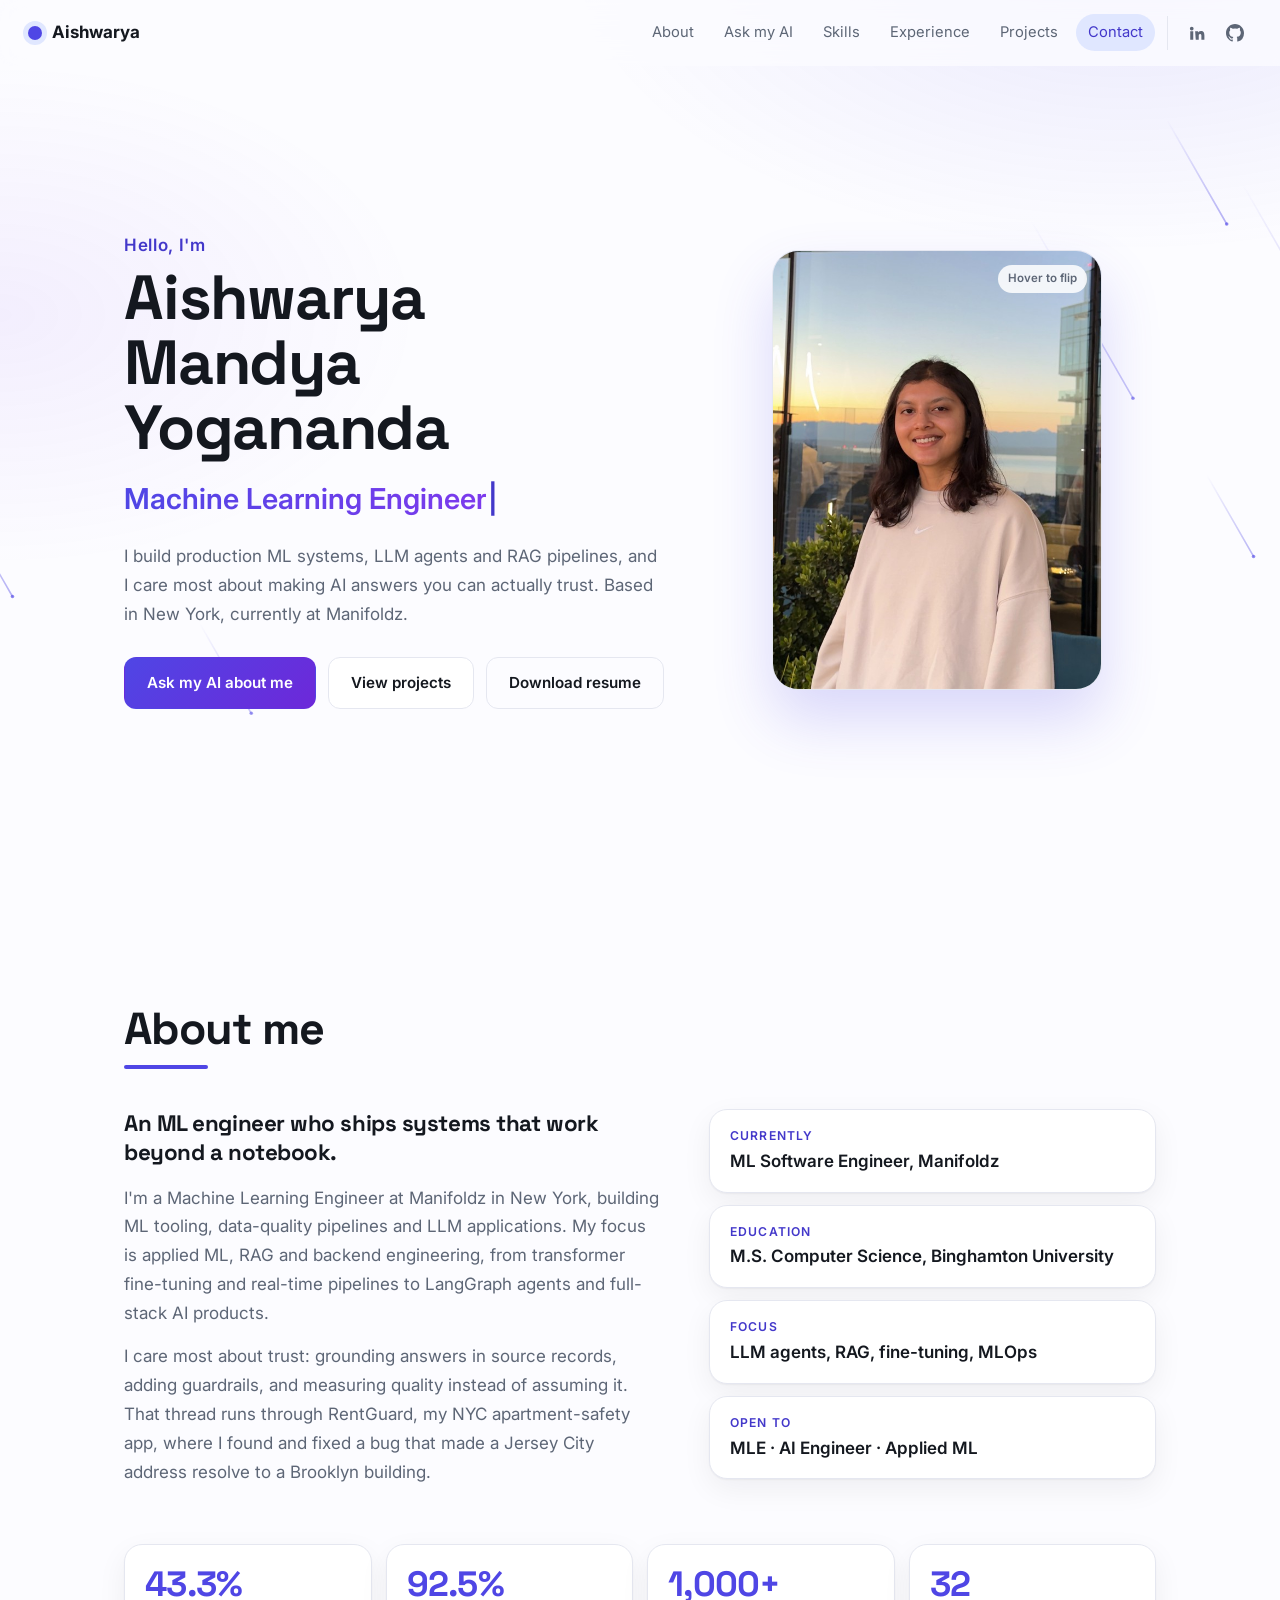
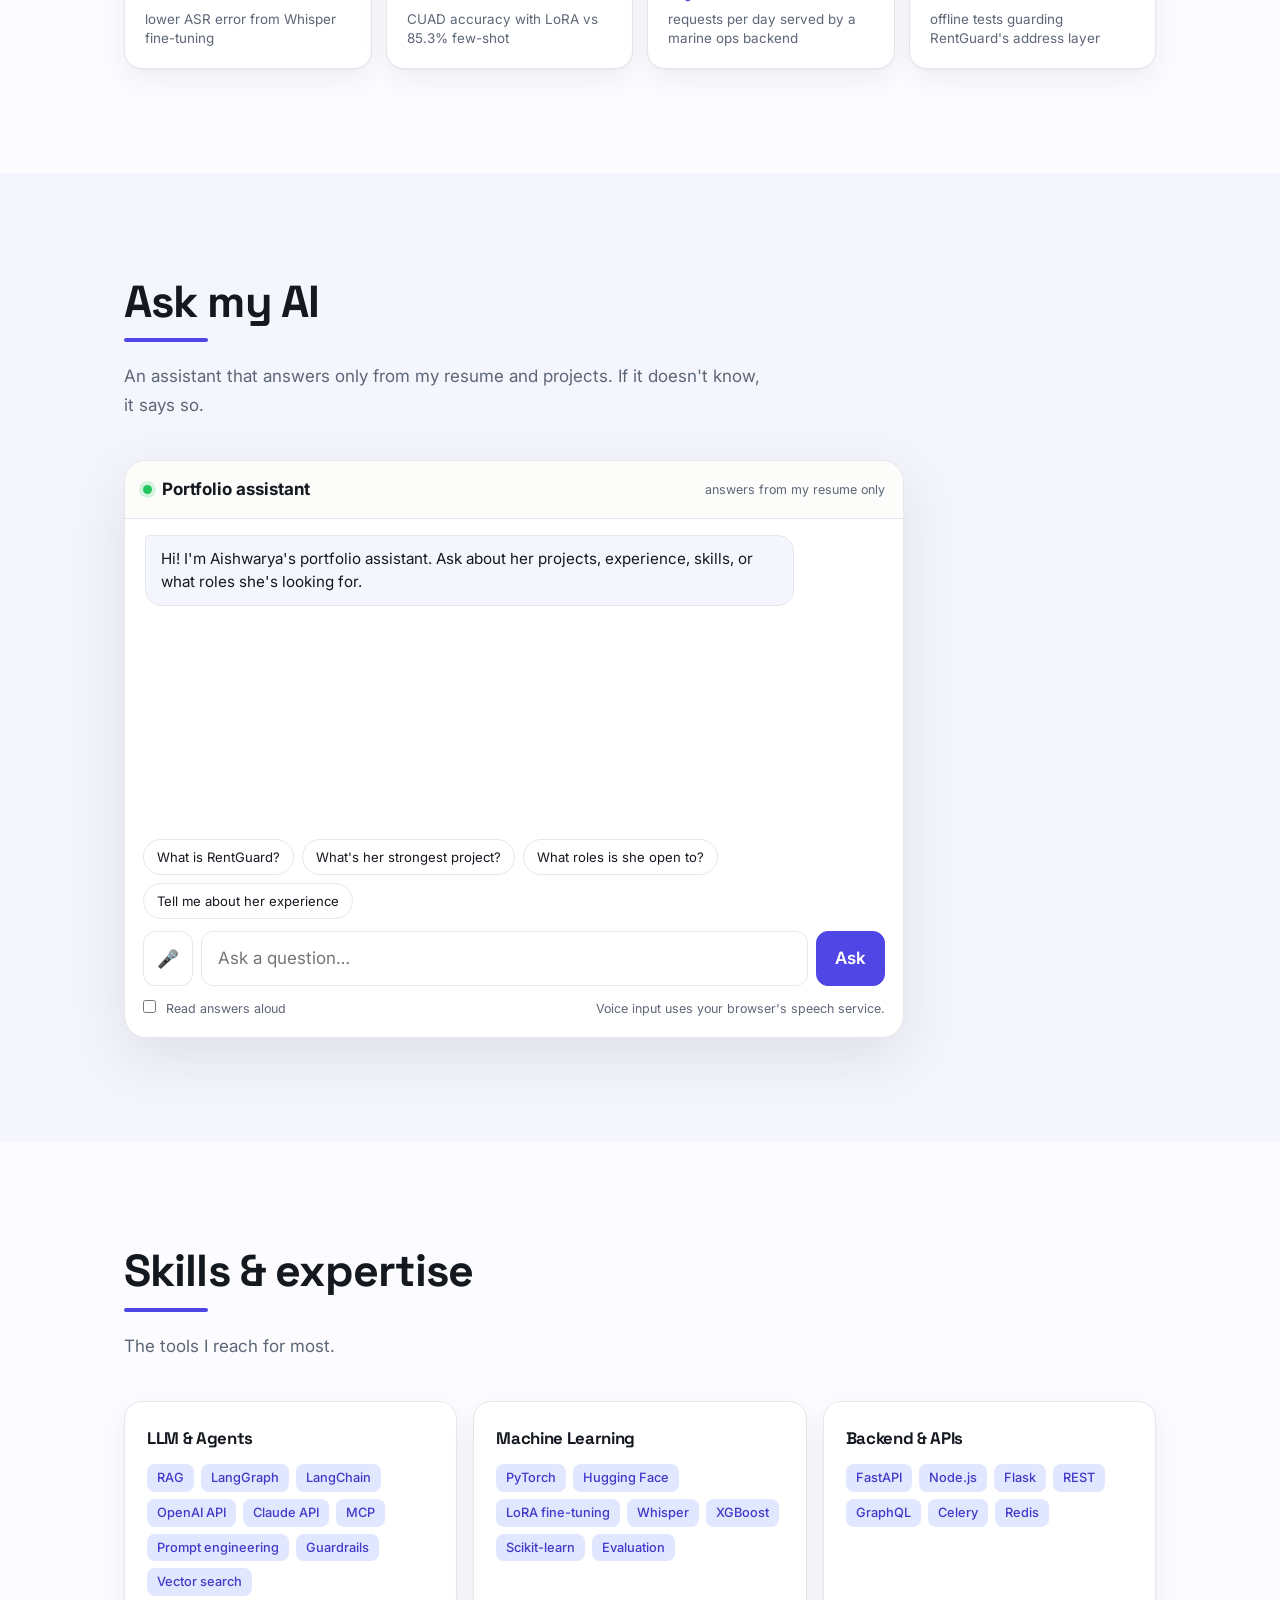
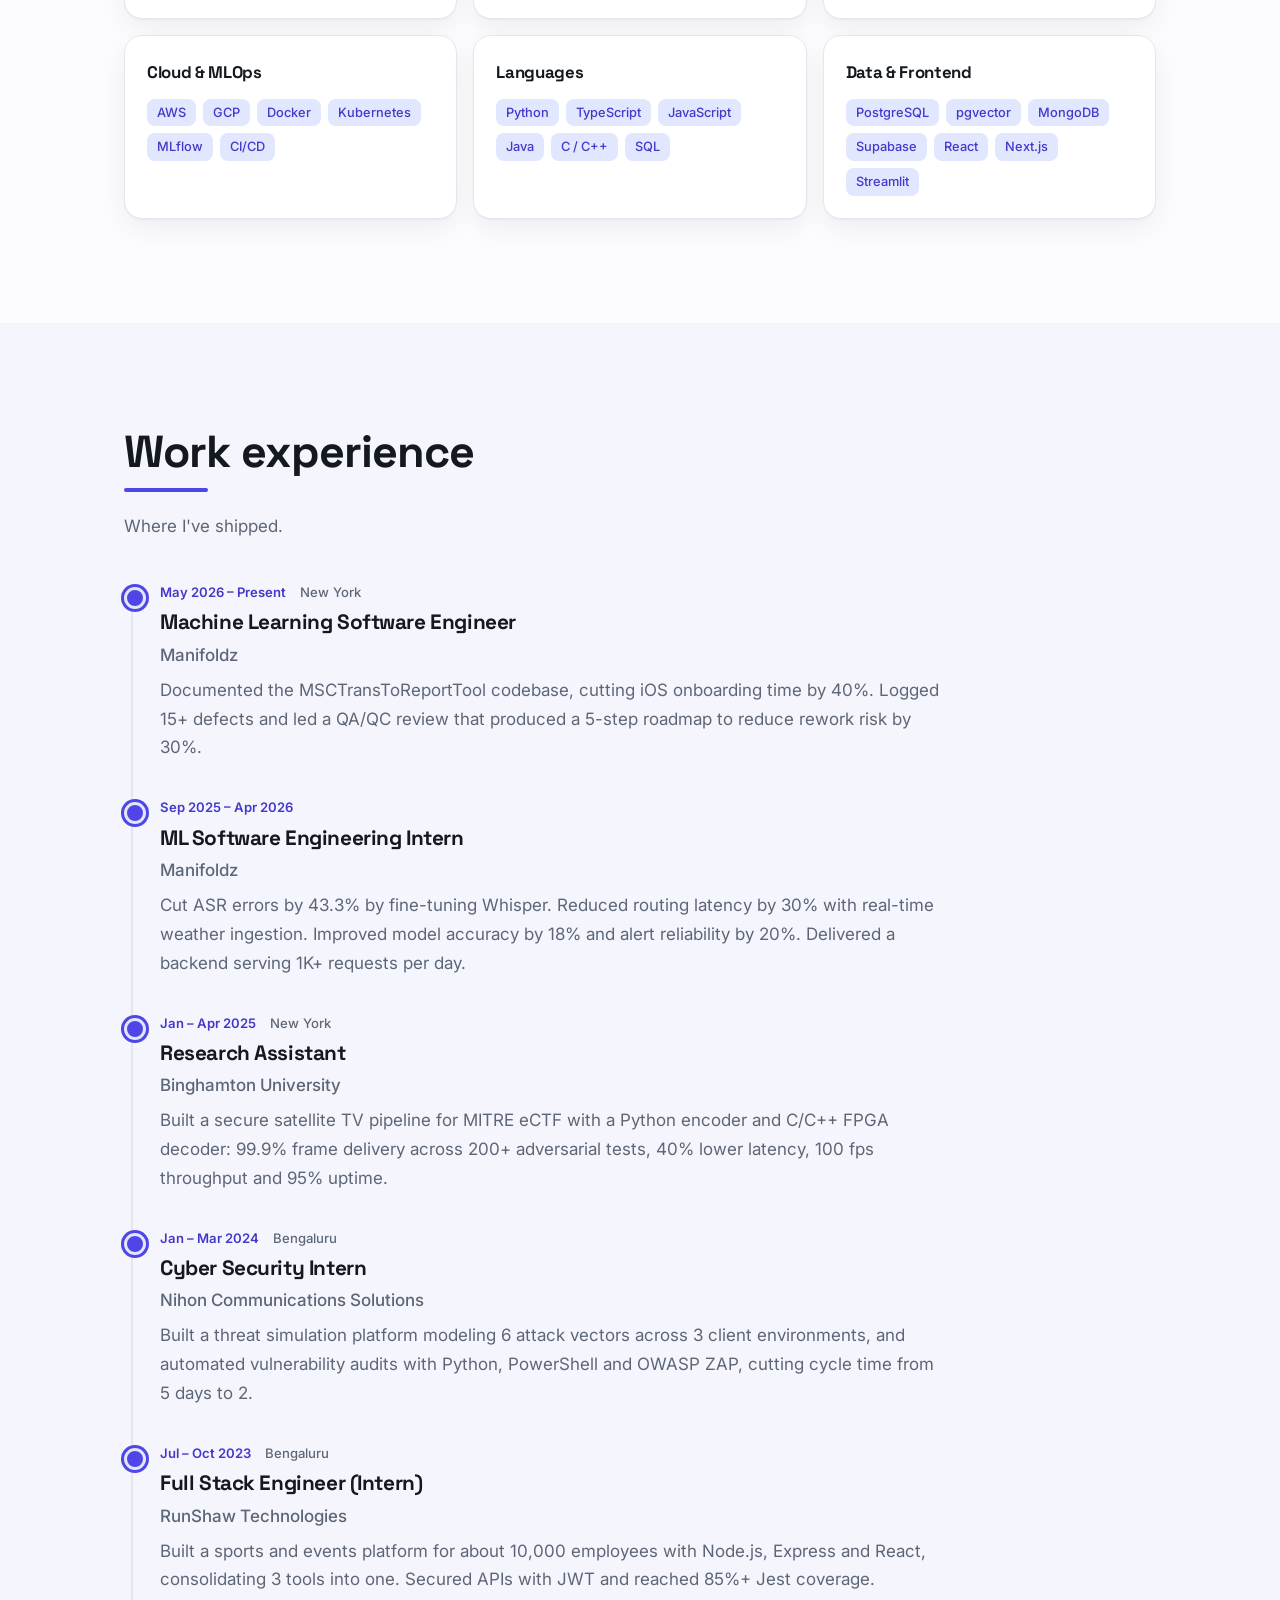
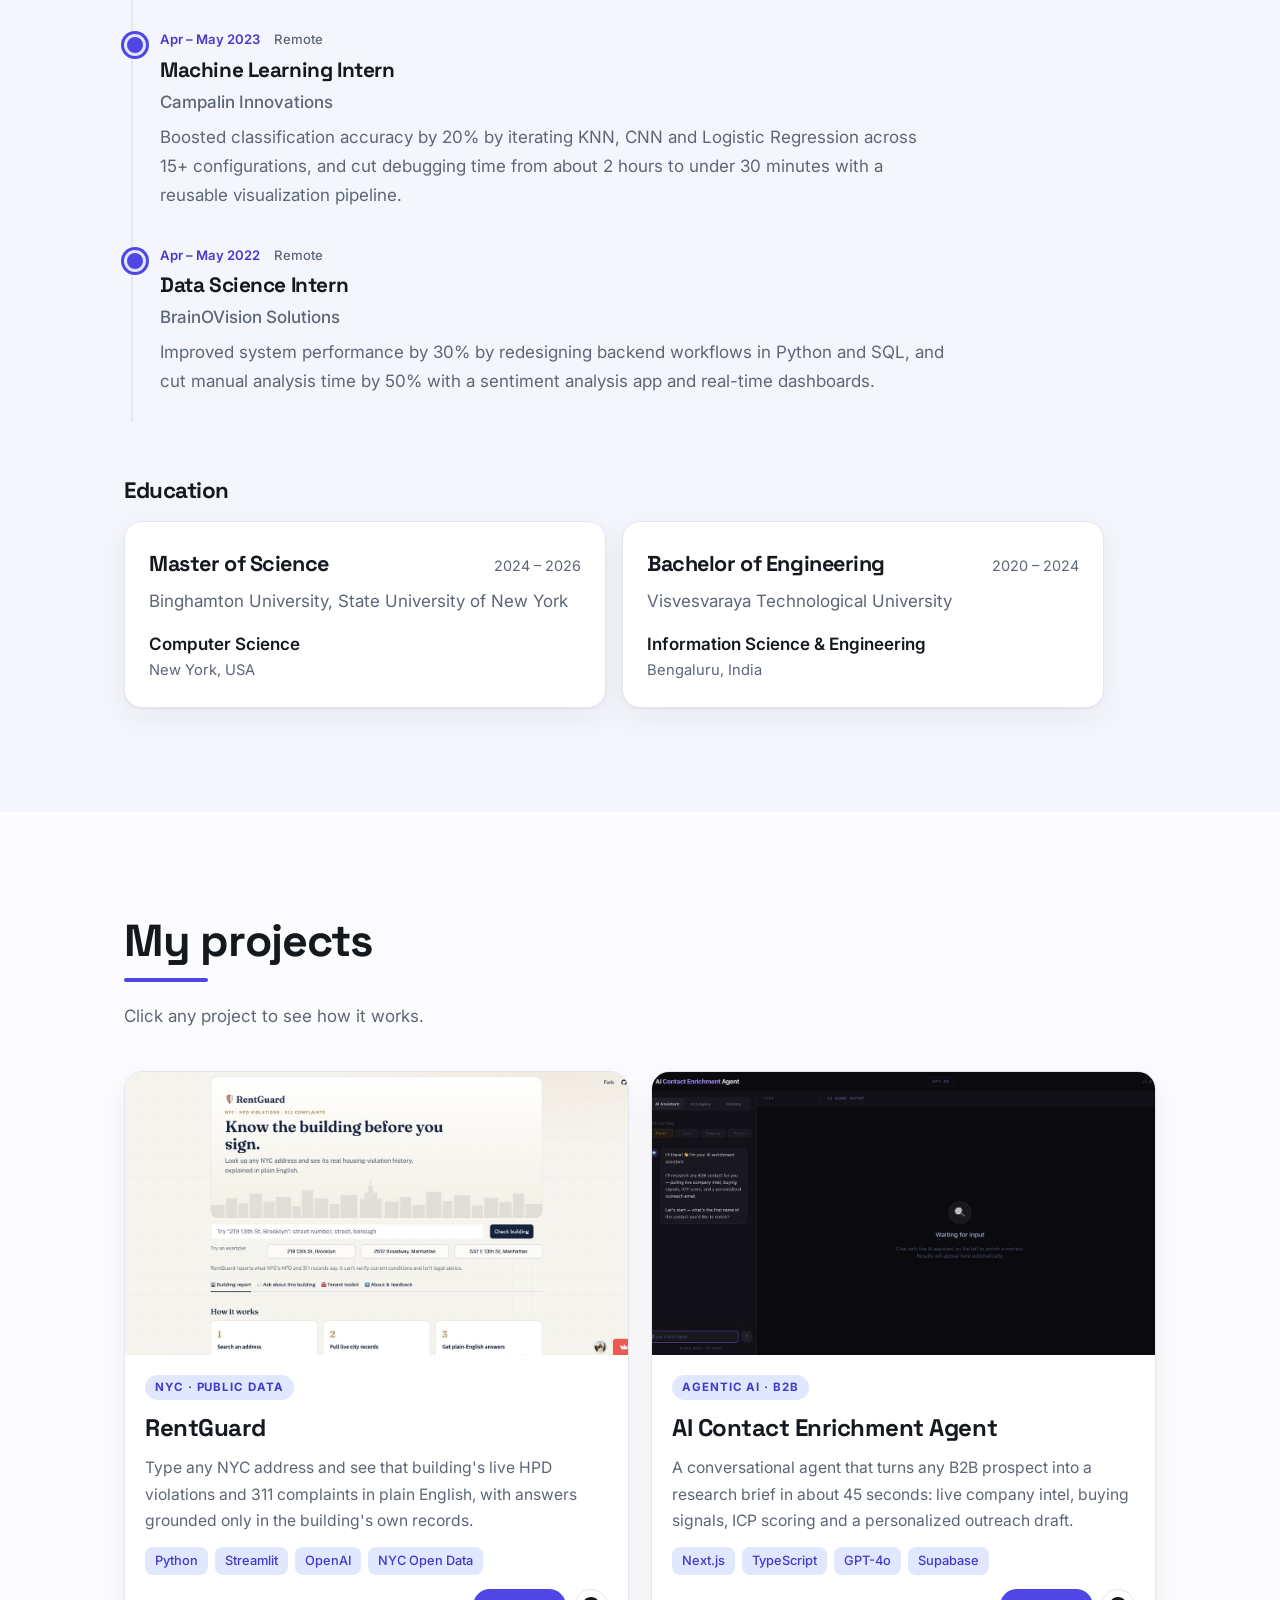
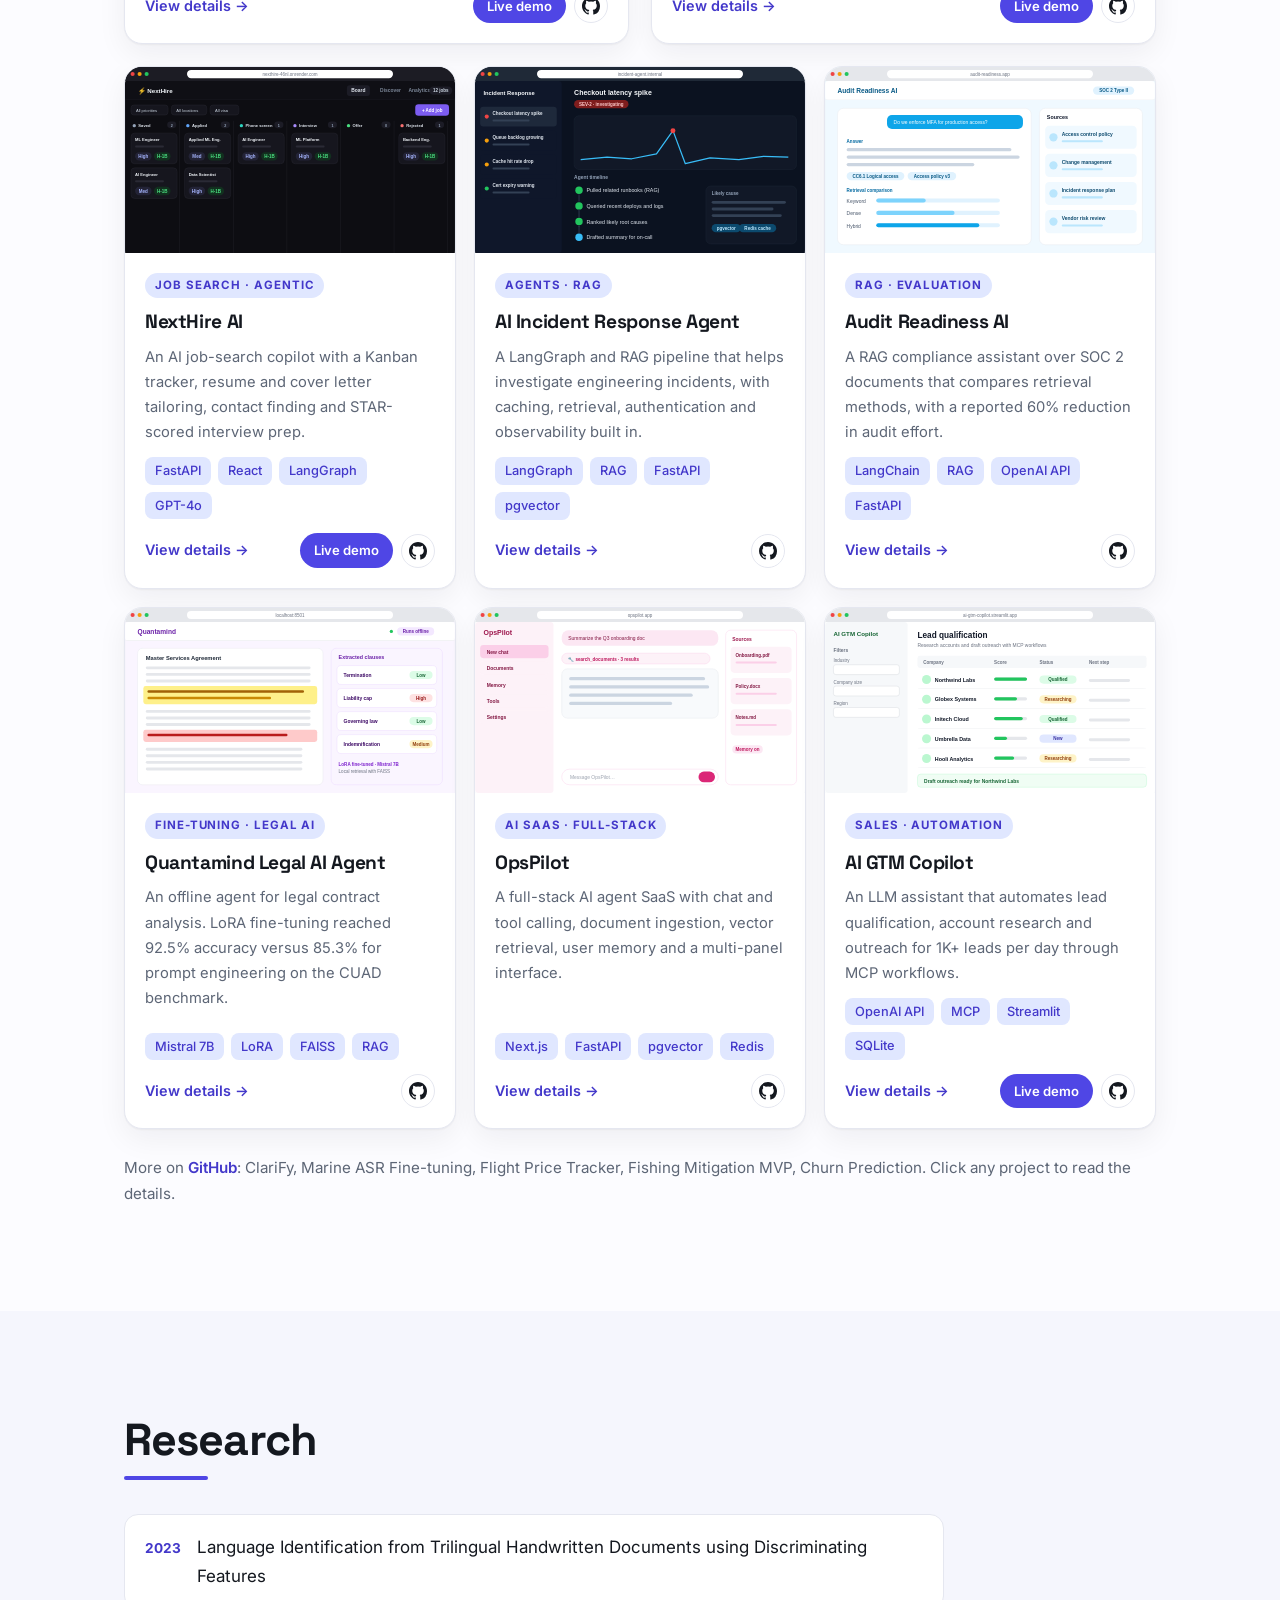
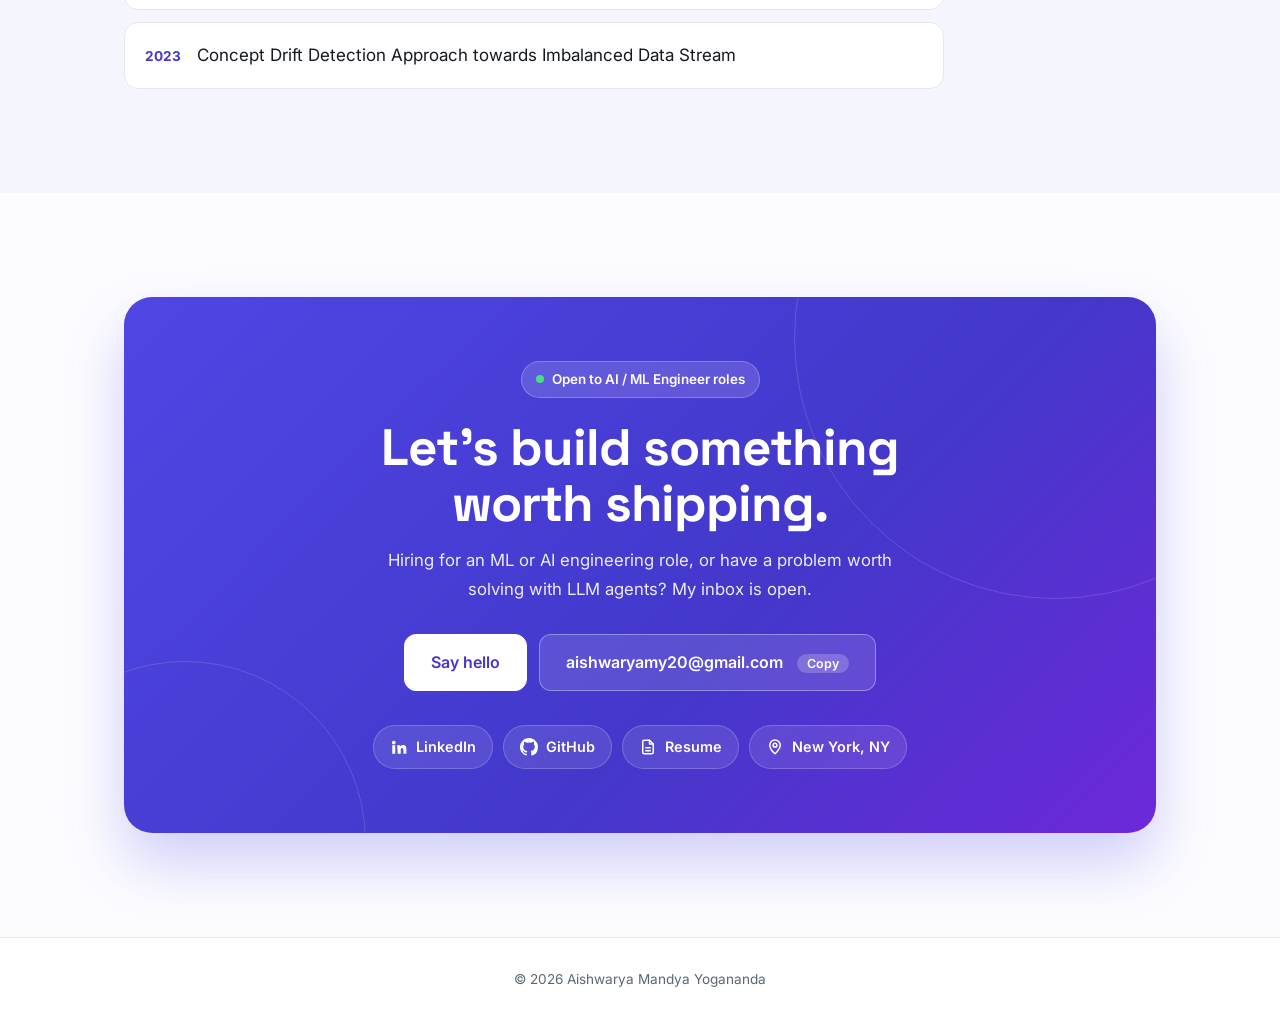
==== commit 570a76d8: "Indigo startup theme and new heading font" ====
--- a/index.html
+++ b/index.html
@@ -5,10 +5,10 @@
 <meta name="viewport" content="width=device-width, initial-scale=1">
 <title>Aishwarya Mandya Yogananda | AI / ML Engineer</title>
 <meta name="description" content="Aishwarya Mandya Yogananda is a Machine Learning Engineer in New York who builds production ML systems, LLM agents and RAG pipelines.">
-<link rel="icon" href="data:image/svg+xml,<svg xmlns='http://www.w3.org/2000/svg' viewBox='0 0 100 100'><circle cx='50' cy='50' r='46' fill='%230d9488'/><circle cx='50' cy='50' r='16' fill='white'/></svg>">
+<link rel="icon" href="data:image/svg+xml,<svg xmlns='http://www.w3.org/2000/svg' viewBox='0 0 100 100'><circle cx='50' cy='50' r='46' fill='%234f46e5'/><circle cx='50' cy='50' r='16' fill='white'/></svg>">
 <link rel="preconnect" href="https://fonts.googleapis.com">
 <link rel="preconnect" href="https://fonts.gstatic.com" crossorigin>
-<link href="https://fonts.googleapis.com/css2?family=Inter:wght@400;500;600&family=Plus+Jakarta+Sans:wght@600;700;800&display=swap" rel="stylesheet">
+<link href="https://fonts.googleapis.com/css2?family=Inter:wght@400;500;600&family=Space+Grotesk:wght@500;600;700&display=swap" rel="stylesheet">
 <link rel="stylesheet" href="styles.css">
 </head>
 <body>
--- a/styles.css
+++ b/styles.css
@@ -1,12 +1,12 @@
 :root{
-  --bg:#fbfaf7; --tint:#f2f6f4; --card:#fff; --ink:#14181f; --muted:#5d6676; --line:#e6e3da;
-  --a:#0d9488; --a-d:#0b7a70; --a-soft:#d9f1ed; --warm:#f59e0b;
+  --bg:#fcfcff; --tint:#f5f6fd; --card:#fff; --ink:#14181f; --muted:#5d6676; --line:#e5e7f0;
+  --a:#4f46e5; --a-d:#4338ca; --a-soft:#e0e7ff; --warm:#f59e0b;
   --r:18px; --shadow:0 1px 2px rgba(20,24,31,.05),0 10px 30px rgba(20,24,31,.06);
 }
 *{box-sizing:border-box;margin:0;padding:0}
 html{scroll-behavior:smooth;scroll-padding-top:72px}
 body{background:var(--bg);color:var(--ink);font:400 17px/1.7 Inter,system-ui,-apple-system,Segoe UI,Roboto,sans-serif;overflow-x:hidden;-webkit-font-smoothing:antialiased}
-h1,h2,h3,.stat b{font-family:"Plus Jakarta Sans",Inter,system-ui,sans-serif;letter-spacing:-.02em}
+h1,h2,h3,.stat b{font-family:"Space Grotesk",Inter,system-ui,sans-serif;letter-spacing:-.02em}
 a{color:inherit;text-decoration:none}
 .wrap{max-width:1080px;margin:0 auto;padding:0 24px}
 .section{padding:104px 0;position:relative}
@@ -20,13 +20,13 @@
 #progress{position:fixed;top:0;left:0;height:3px;width:100%;transform-origin:0 50%;transform:scaleX(0);background:var(--a);z-index:60}
 
 .nav{position:fixed;inset:0 0 auto 0;z-index:50;display:flex;justify-content:space-between;align-items:center;padding:14px 28px;
-  background:rgba(251,250,247,.8);backdrop-filter:blur(12px);border-bottom:1px solid transparent;transition:border-color .3s,box-shadow .3s}
+  background:rgba(252,252,255,.8);backdrop-filter:blur(12px);border-bottom:1px solid transparent;transition:border-color .3s,box-shadow .3s}
 .nav.scrolled{border-color:var(--line);box-shadow:0 4px 20px rgba(20,24,31,.04)}
 .brand{display:flex;align-items:center;gap:10px;font-weight:700}
 .brand .dot{width:14px;height:14px;border-radius:50%;background:var(--a);box-shadow:0 0 0 5px var(--a-soft)}
 .nav nav{display:flex;gap:6px}
 .nav nav a{font-size:.92rem;color:var(--muted);padding:6px 12px;border-radius:999px;transition:color .2s,background .2s}
-.nav nav a:hover{color:var(--ink);background:rgba(13,148,136,.08)}
+.nav nav a:hover{color:var(--ink);background:rgba(79,70,229,.08)}
 .nav nav a.active{color:var(--a-d);background:var(--a-soft)}
 
 /* hero */
@@ -52,9 +52,9 @@
 @keyframes rise{to{opacity:1;transform:none}}
 
 .hero-photo{position:relative;justify-self:center;width:min(340px,76vw);aspect-ratio:1}
-.avatar{position:absolute;inset:14px;border-radius:50%;overflow:hidden;background:var(--a-soft);box-shadow:0 30px 60px rgba(13,148,136,.25)}
+.avatar{position:absolute;inset:14px;border-radius:50%;overflow:hidden;background:var(--a-soft);box-shadow:0 30px 60px rgba(79,70,229,.25)}
 .avatar img{position:absolute;inset:0;width:100%;height:100%;object-fit:cover;object-position:50% 30%}
-.ring{position:absolute;inset:0;border-radius:50%;border:2px solid rgba(13,148,136,.22);}
+.ring{position:absolute;inset:0;border-radius:50%;border:2px solid rgba(79,70,229,.22);}
 @keyframes spin{to{transform:rotate(360deg)}}
 .hero-photo .chip{position:absolute;background:#fff;border:1px solid var(--line);box-shadow:var(--shadow);padding:6px 14px;border-radius:999px;font-size:.82rem;font-weight:600;animation:float 5s ease-in-out infinite}
 .c1{top:6%;left:-8%}.c2{bottom:14%;right:-10%;animation-delay:-1.6s}.c3{bottom:-2%;left:8%;animation-delay:-3.2s}
@@ -205,7 +205,7 @@
 .comets{position:fixed;inset:0;width:100vw;height:100vh;pointer-events:none;z-index:-1}
 
 /* contact touch */
-.touch{position:relative;overflow:hidden;text-align:center;padding:64px 28px;border-radius:28px;color:#fff;background:linear-gradient(135deg,#0d9488 0%,#0b6b63 60%,#134e4a 100%);box-shadow:0 30px 60px rgba(13,148,136,.25)}
+.touch{position:relative;overflow:hidden;text-align:center;padding:64px 28px;border-radius:28px;color:#fff;background:linear-gradient(135deg,#4f46e5 0%,#4338ca 60%,#6d28d9 100%);box-shadow:0 30px 60px rgba(79,70,229,.25)}
 .touch::before,.touch::after{content:"";position:absolute;border-radius:50%;border:1px solid rgba(255,255,255,.14);pointer-events:none}
 .touch::before{width:520px;height:520px;right:-160px;top:-220px}.touch::after{width:360px;height:360px;left:-120px;bottom:-190px}
 .touch>*{position:relative}
@@ -216,7 +216,7 @@
 .touch p{max-width:560px;margin:0 auto;opacity:.9;font-size:1.05rem}
 .touch-actions{display:flex;flex-wrap:wrap;gap:12px;justify-content:center;margin-top:30px}
 .touch .btn.big{padding:14px 26px;font-size:1rem}
-.touch .btn.primary{background:#fff;color:#0b6b63;border-color:#fff}.touch .btn.primary:hover{background:#f0fdfa}
+.touch .btn.primary{background:#fff;color:#4338ca;border-color:#fff}.touch .btn.primary:hover{background:#eef2ff}
 .touch .btn:not(.primary){background:rgba(255,255,255,.12);color:#fff;border:1px solid rgba(255,255,255,.35)}
 .touch .btn:not(.primary):hover{background:rgba(255,255,255,.22)}
 .touch .btn span{margin-left:10px;font-size:.78rem;background:rgba(255,255,255,.2);padding:2px 10px;border-radius:999px}
@@ -234,7 +234,7 @@
 .hero-photo.pcard{width:min(330px,78vw);aspect-ratio:3/4;perspective:1200px;outline:none}
 .pc-inner{position:absolute;inset:0;transform-style:preserve-3d;transition:transform .8s cubic-bezier(.2,.7,.2,1)}
 .pcard:hover .pc-inner,.pcard:focus-within .pc-inner,.pcard.flip .pc-inner{transform:rotateY(180deg)}
-.pc-face{position:absolute;inset:0;border-radius:26px;overflow:hidden;backface-visibility:hidden;-webkit-backface-visibility:hidden;border:1px solid var(--line);box-shadow:0 30px 60px rgba(13,148,136,.2)}
+.pc-face{position:absolute;inset:0;border-radius:26px;overflow:hidden;backface-visibility:hidden;-webkit-backface-visibility:hidden;border:1px solid var(--line);box-shadow:0 30px 60px rgba(79,70,229,.2)}
 .pc-front{background:var(--a-soft)}
 .pc-front>img{position:absolute;inset:0;width:100%;height:100%;object-fit:cover;object-position:50% 25%}
 .pc-cap{position:absolute;left:12px;right:12px;bottom:12px;background:rgba(255,255,255,.88);backdrop-filter:blur(8px);-webkit-backdrop-filter:blur(8px);border:1px solid rgba(255,255,255,.7);border-radius:18px;padding:14px 16px;display:grid;gap:2px}
@@ -243,8 +243,8 @@
 .pc-live i{width:8px;height:8px;border-radius:50%;background:#22c55e;box-shadow:0 0 0 0 rgba(34,197,94,.6);animation:ping2 2s infinite}
 @keyframes ping2{70%{box-shadow:0 0 0 8px rgba(34,197,94,0)}100%{box-shadow:0 0 0 0 rgba(34,197,94,0)}}
 .pc-hint{position:absolute;top:14px;right:14px;font-size:.72rem;font-weight:600;background:rgba(255,255,255,.85);padding:4px 10px;border-radius:999px;color:var(--muted)}
-.pc-back{transform:rotateY(180deg);background:linear-gradient(160deg,#fff 0%,var(--tint,#f2f6f4) 100%);display:flex;flex-direction:column;align-items:center;justify-content:center;text-align:center;padding:24px;gap:6px}
-.pc-av{width:92px;height:92px;border-radius:50%;overflow:hidden;border:3px solid #fff;box-shadow:0 8px 24px rgba(13,148,136,.3)}
+.pc-back{transform:rotateY(180deg);background:linear-gradient(160deg,#fff 0%,var(--tint,#f5f6fd) 100%);display:flex;flex-direction:column;align-items:center;justify-content:center;text-align:center;padding:24px;gap:6px}
+.pc-av{width:92px;height:92px;border-radius:50%;overflow:hidden;border:3px solid #fff;box-shadow:0 8px 24px rgba(79,70,229,.3)}
 .pc-av img{width:100%;height:100%;object-fit:cover;object-position:50% 25%}
 .pc-back h3{font-size:1.5rem;margin-top:8px}
 .pc-handle{color:var(--a-d);font-weight:600;font-size:.92rem}
@@ -259,3 +259,9 @@
 /* simpler front caption: one clean pill */
 .pc-cap{left:14px;right:auto;bottom:14px;display:inline-flex;align-items:center;gap:9px;padding:9px 16px;border-radius:999px;font-size:.84rem;font-weight:600;color:var(--ink,#1f2937)}
 .pc-cap i{width:8px;height:8px;border-radius:50%;background:#22c55e;box-shadow:0 0 0 0 rgba(34,197,94,.6);animation:ping2 2s infinite}
+
+/* startup look: soft indigo glow + gradient role text */
+.hero{background:radial-gradient(900px 480px at 88% -5%,rgba(79,70,229,.11),transparent 62%),radial-gradient(700px 420px at 0% 35%,rgba(124,58,237,.07),transparent 60%)}
+#type{background:linear-gradient(90deg,#4f46e5,#7c3aed);-webkit-background-clip:text;background-clip:text;color:transparent}
+.btn.primary{background:linear-gradient(135deg,#4f46e5,#6d28d9);border-color:transparent}
+.btn.primary:hover{filter:brightness(1.08)}
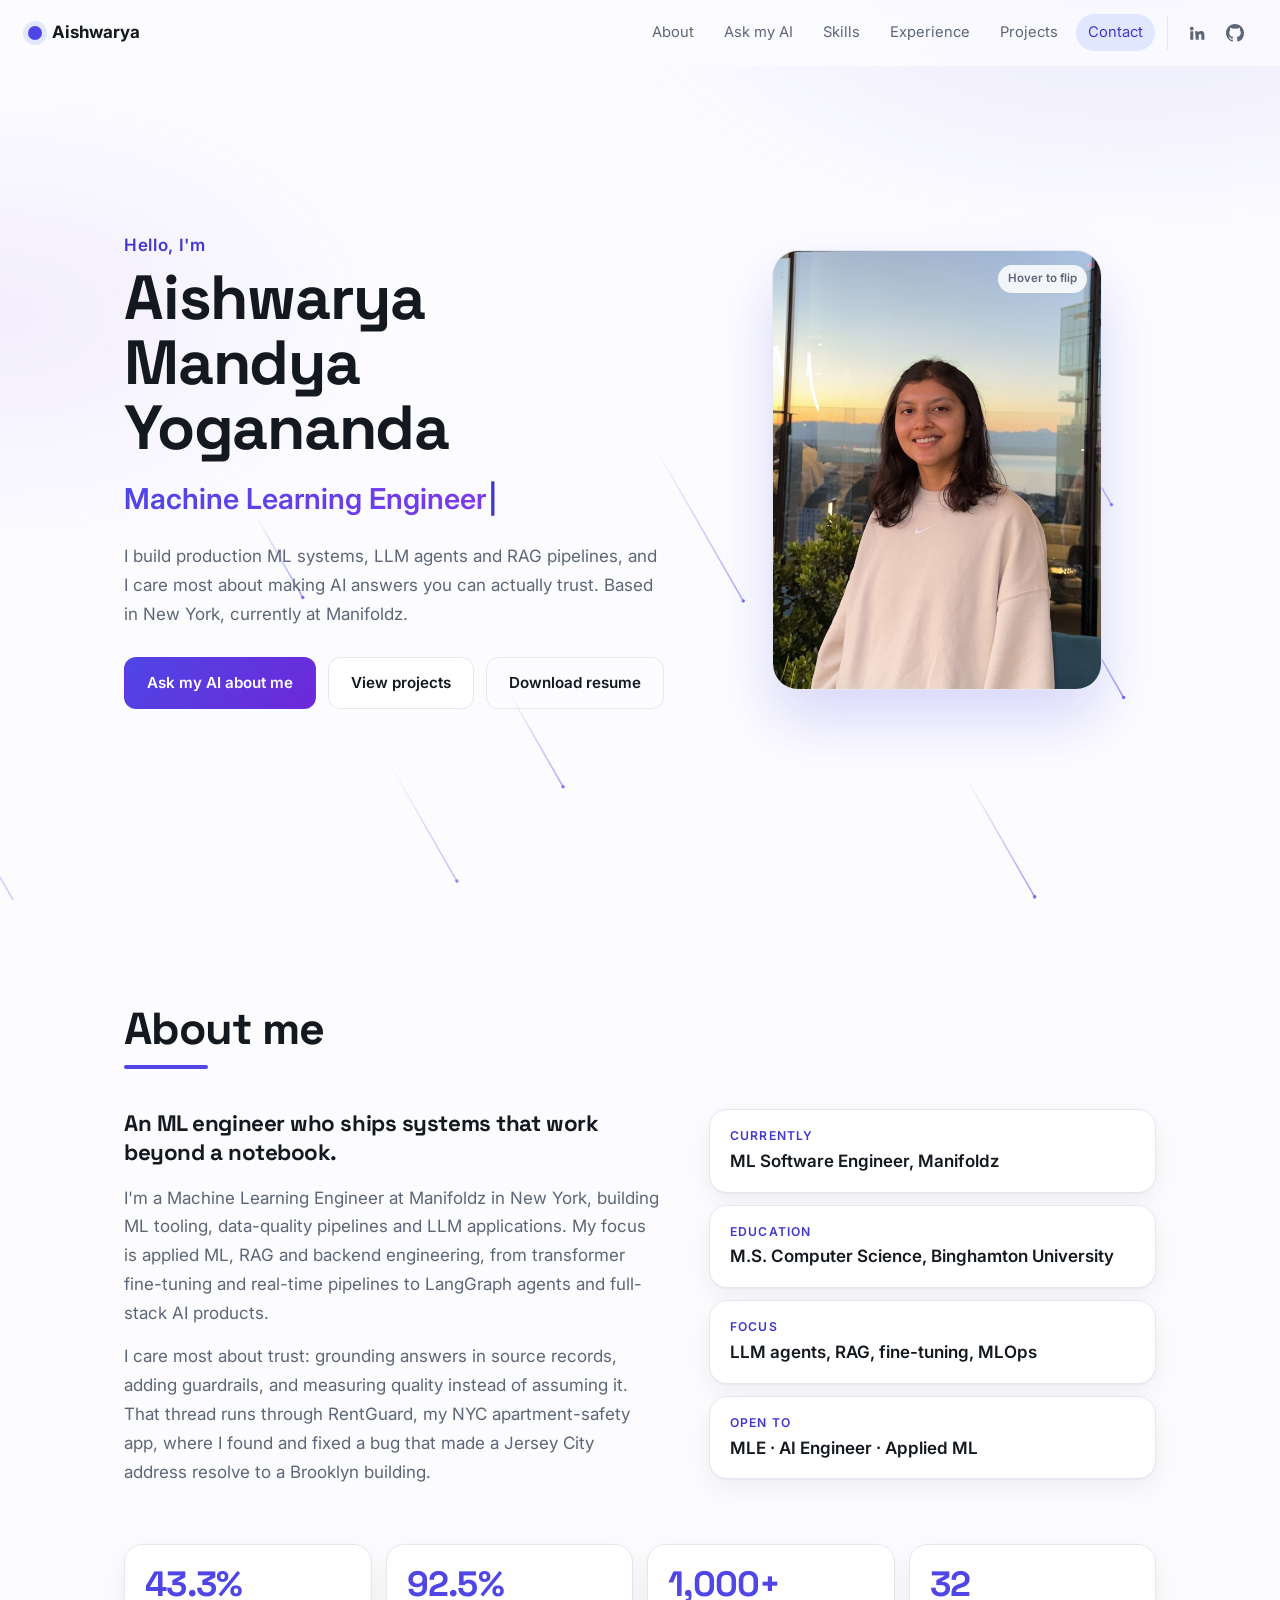
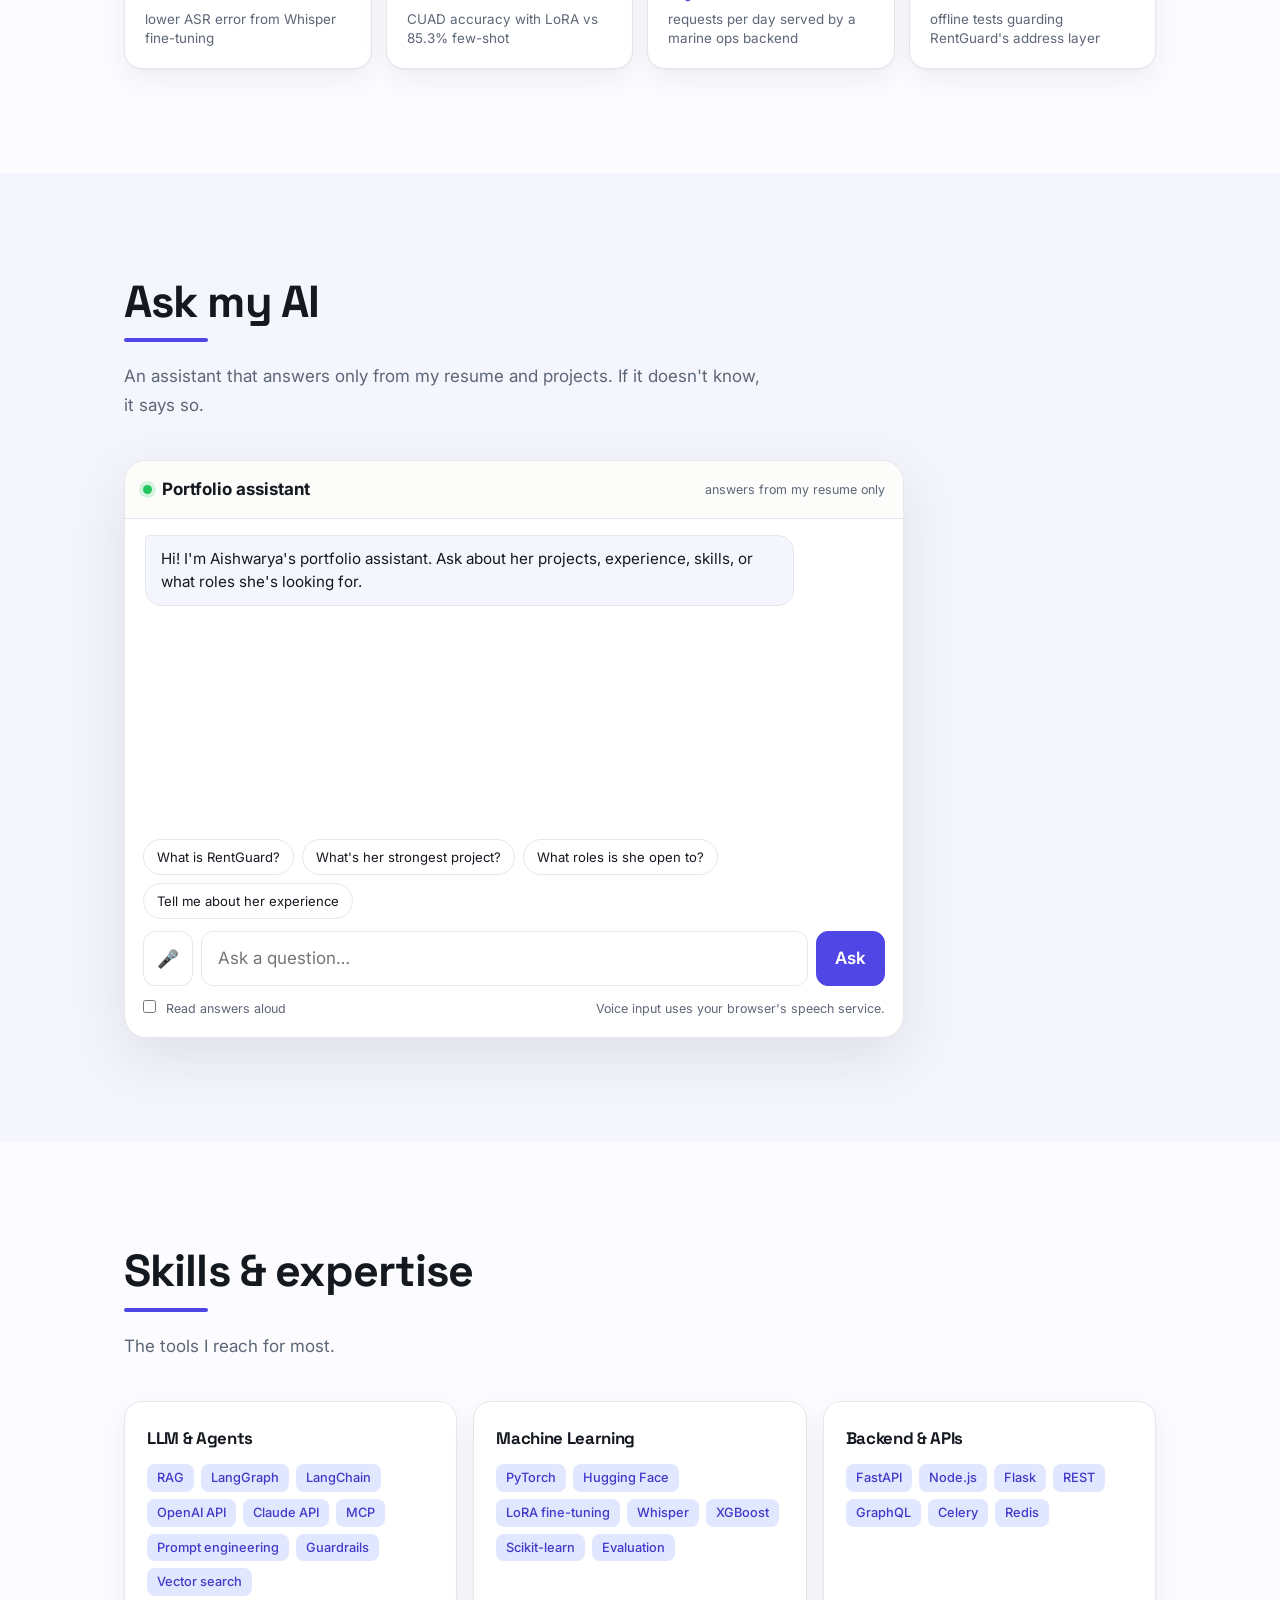
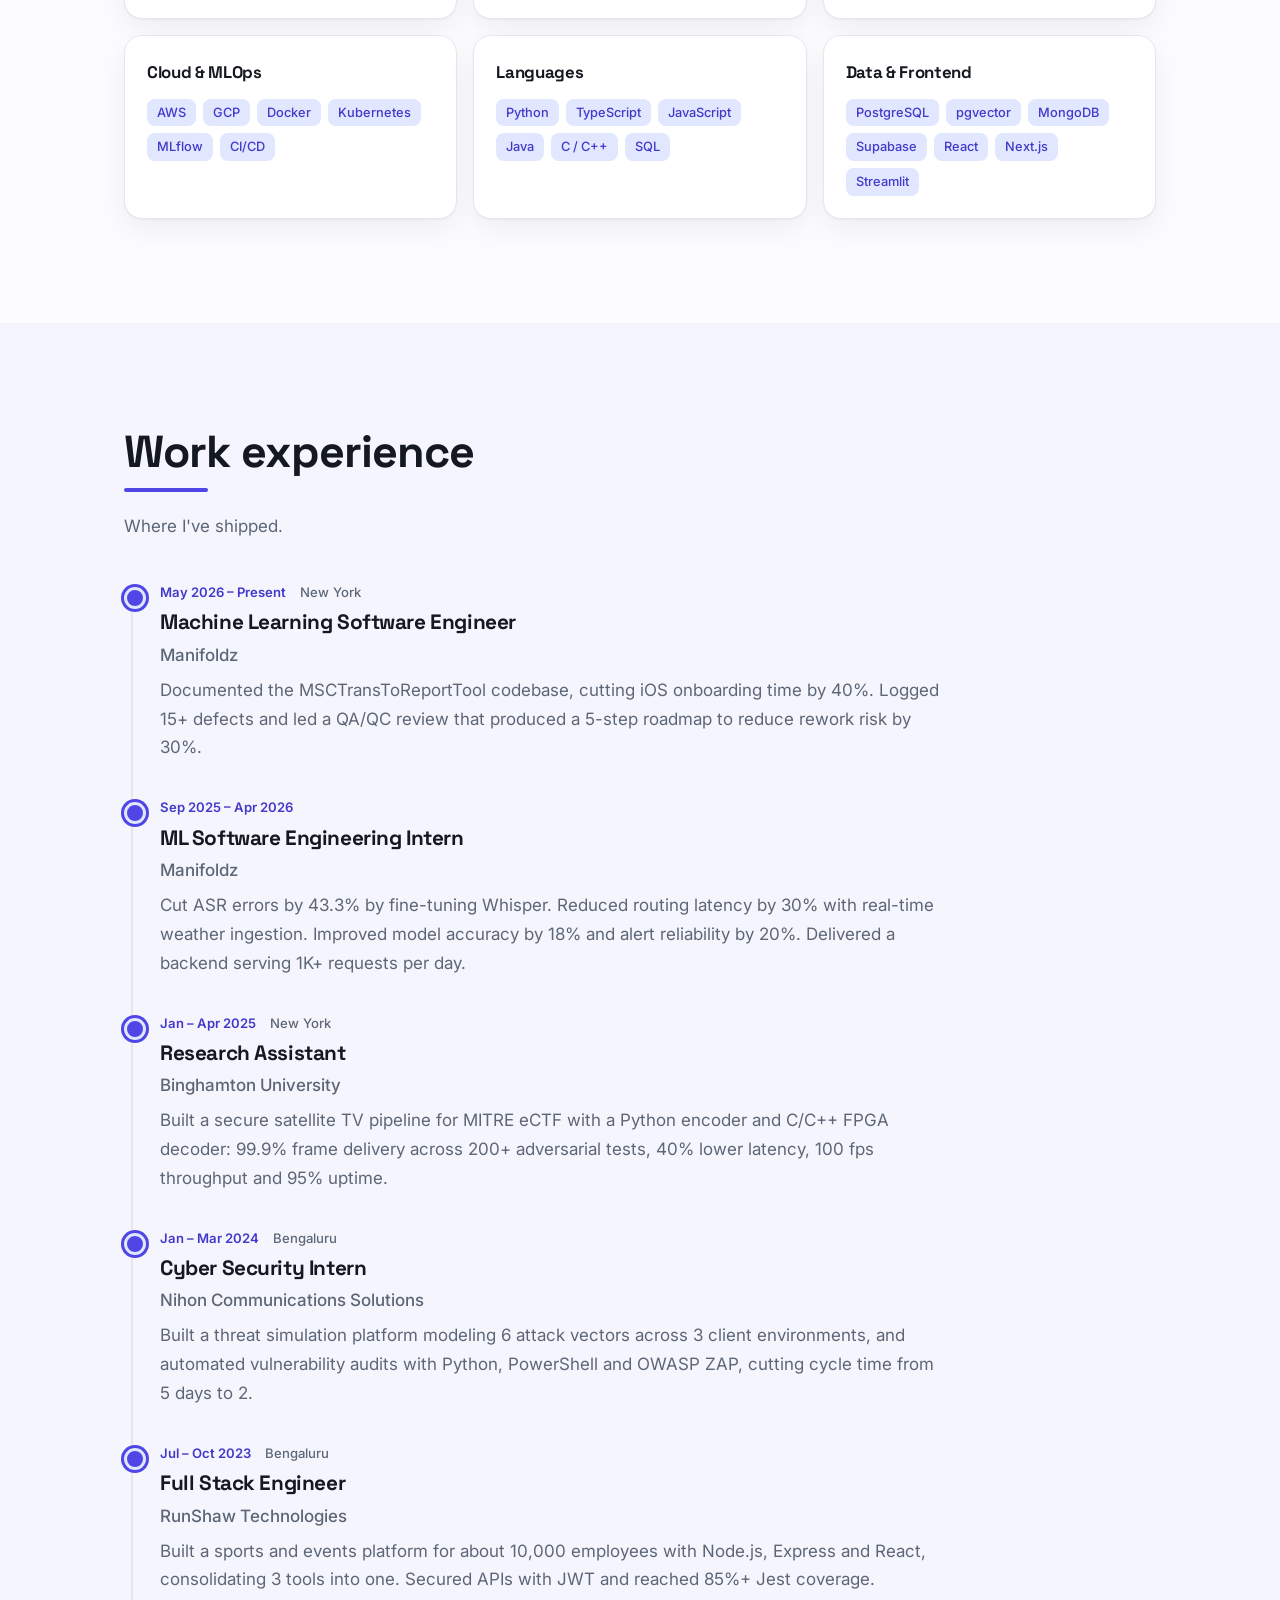
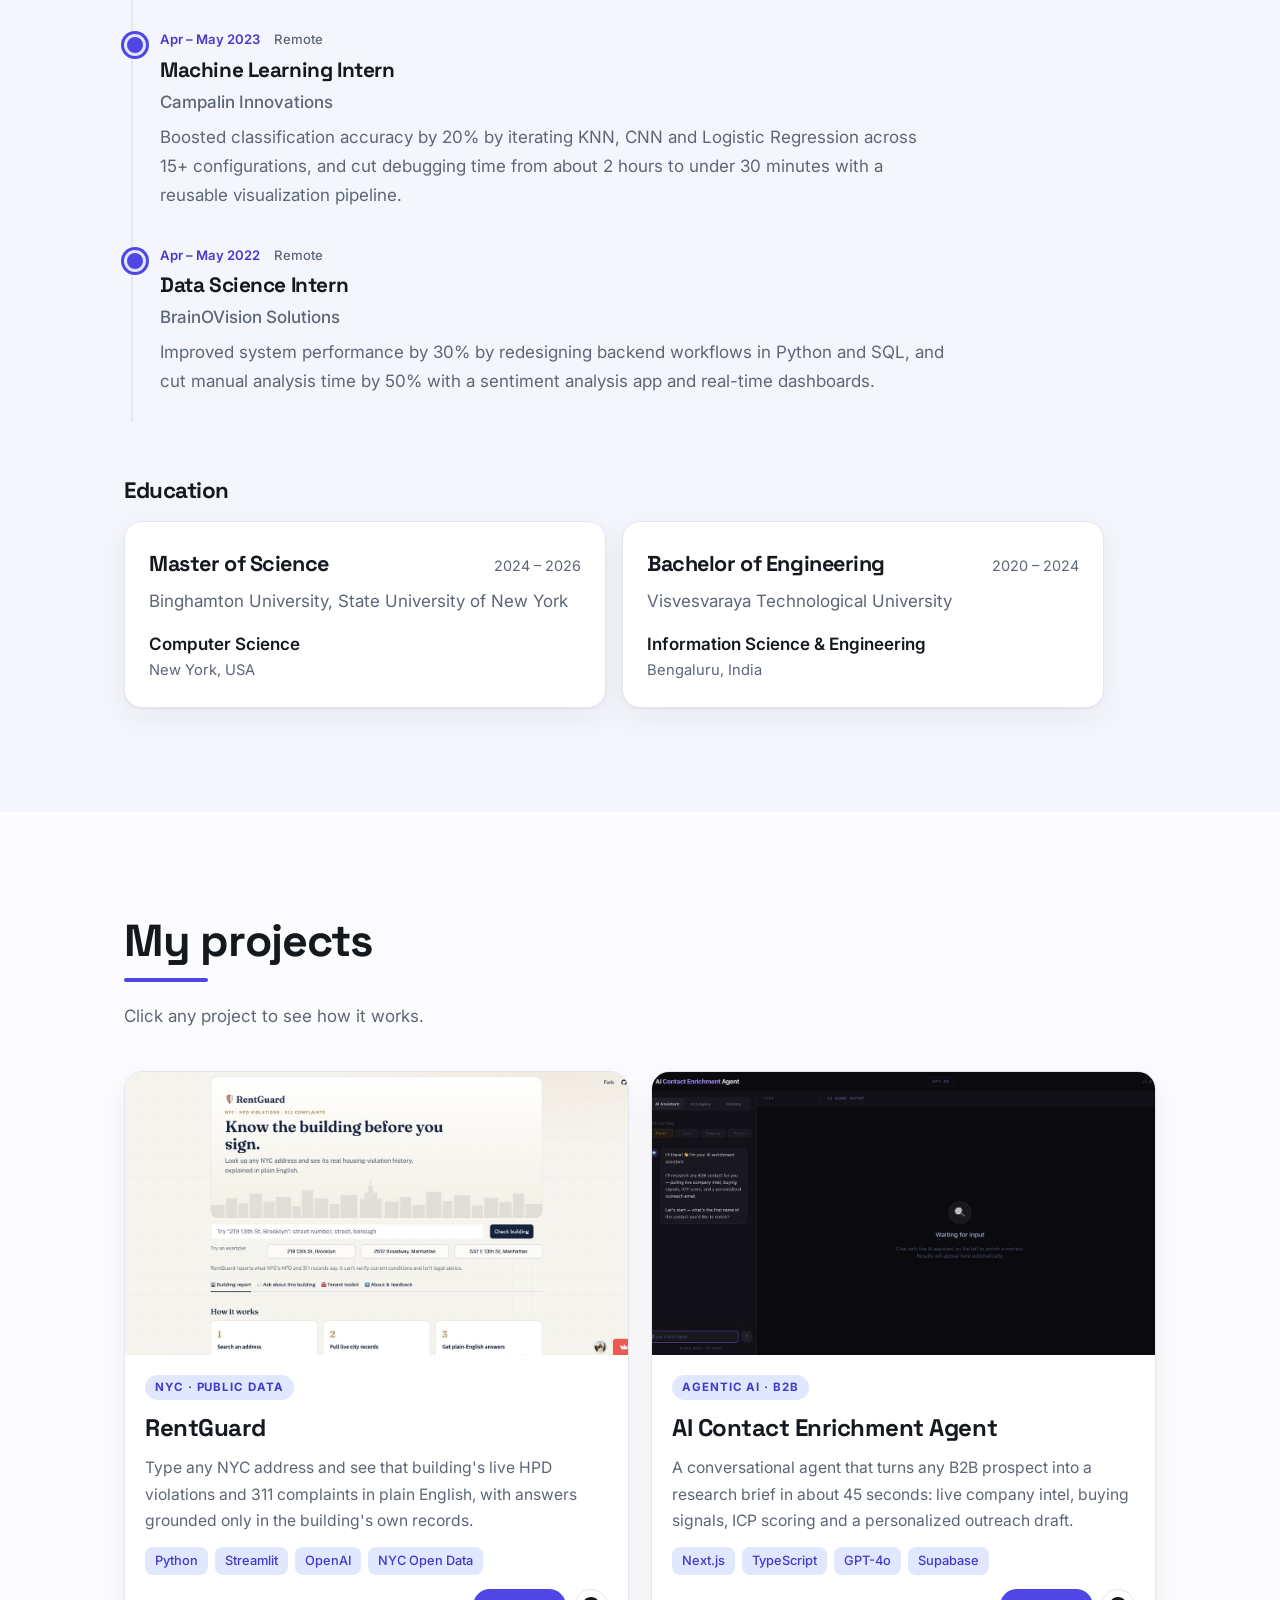
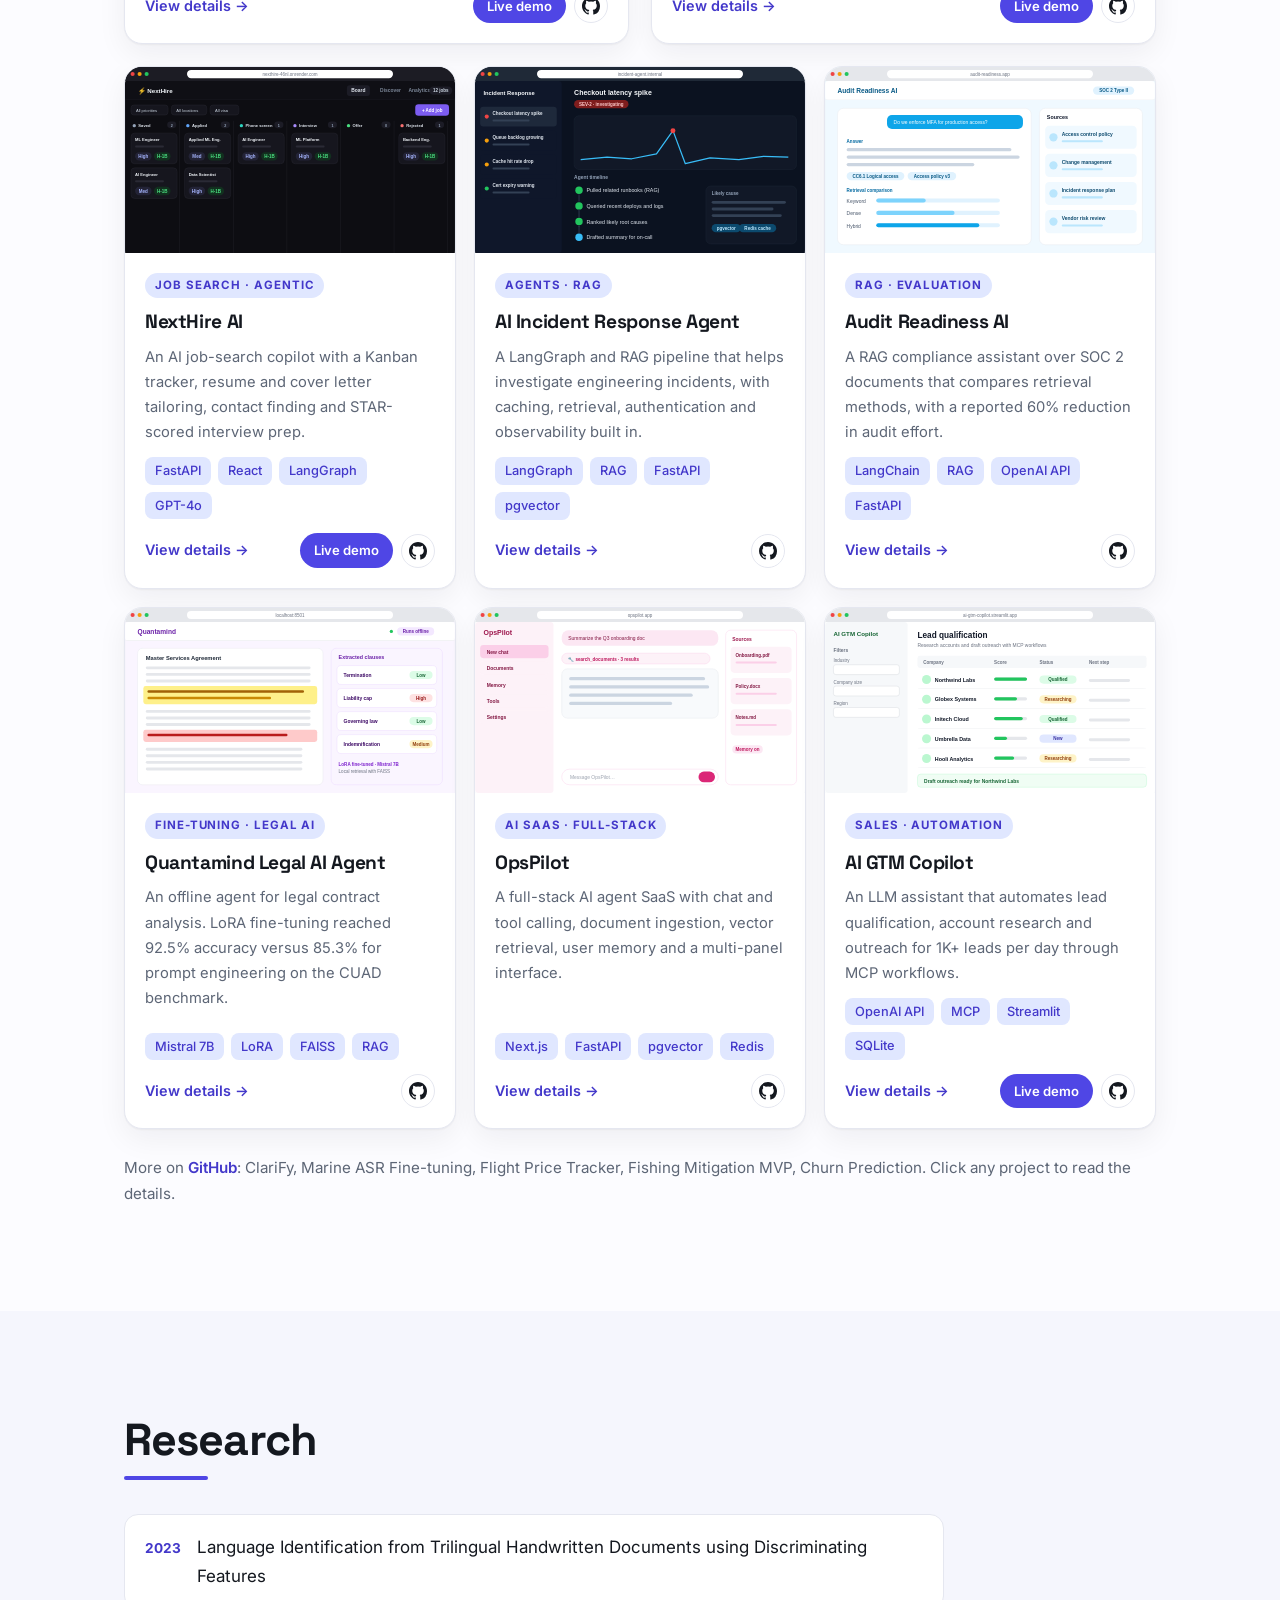
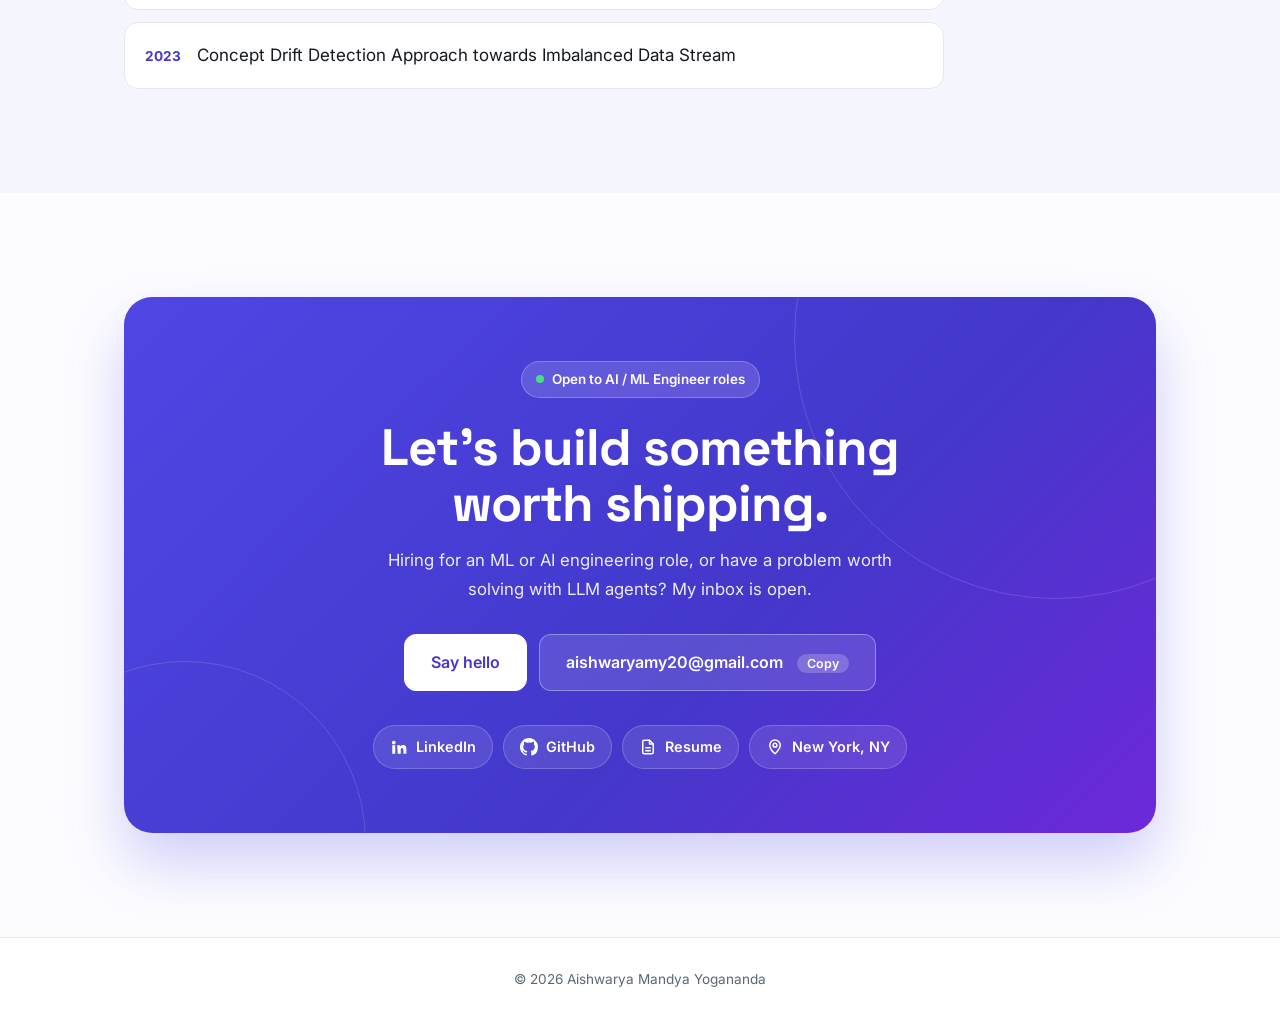
==== commit 76eebd0a: "Remove (Intern) from RunShaw title" ====
--- a/index.html
+++ b/index.html
@@ -164,7 +164,7 @@
       </div>
       <div class="job reveal">
         <div class="meta"><time>Jul – Oct 2023</time><span>Bengaluru</span></div>
-        <h3>Full Stack Engineer (Intern)</h3><em>RunShaw Technologies</em>
+        <h3>Full Stack Engineer</h3><em>RunShaw Technologies</em>
         <p>Built a sports and events platform for about 10,000 employees with Node.js, Express and React, consolidating 3 tools into one. Secured APIs with JWT and reached 85%+ Jest coverage.</p>
       </div>
       <div class="job reveal">
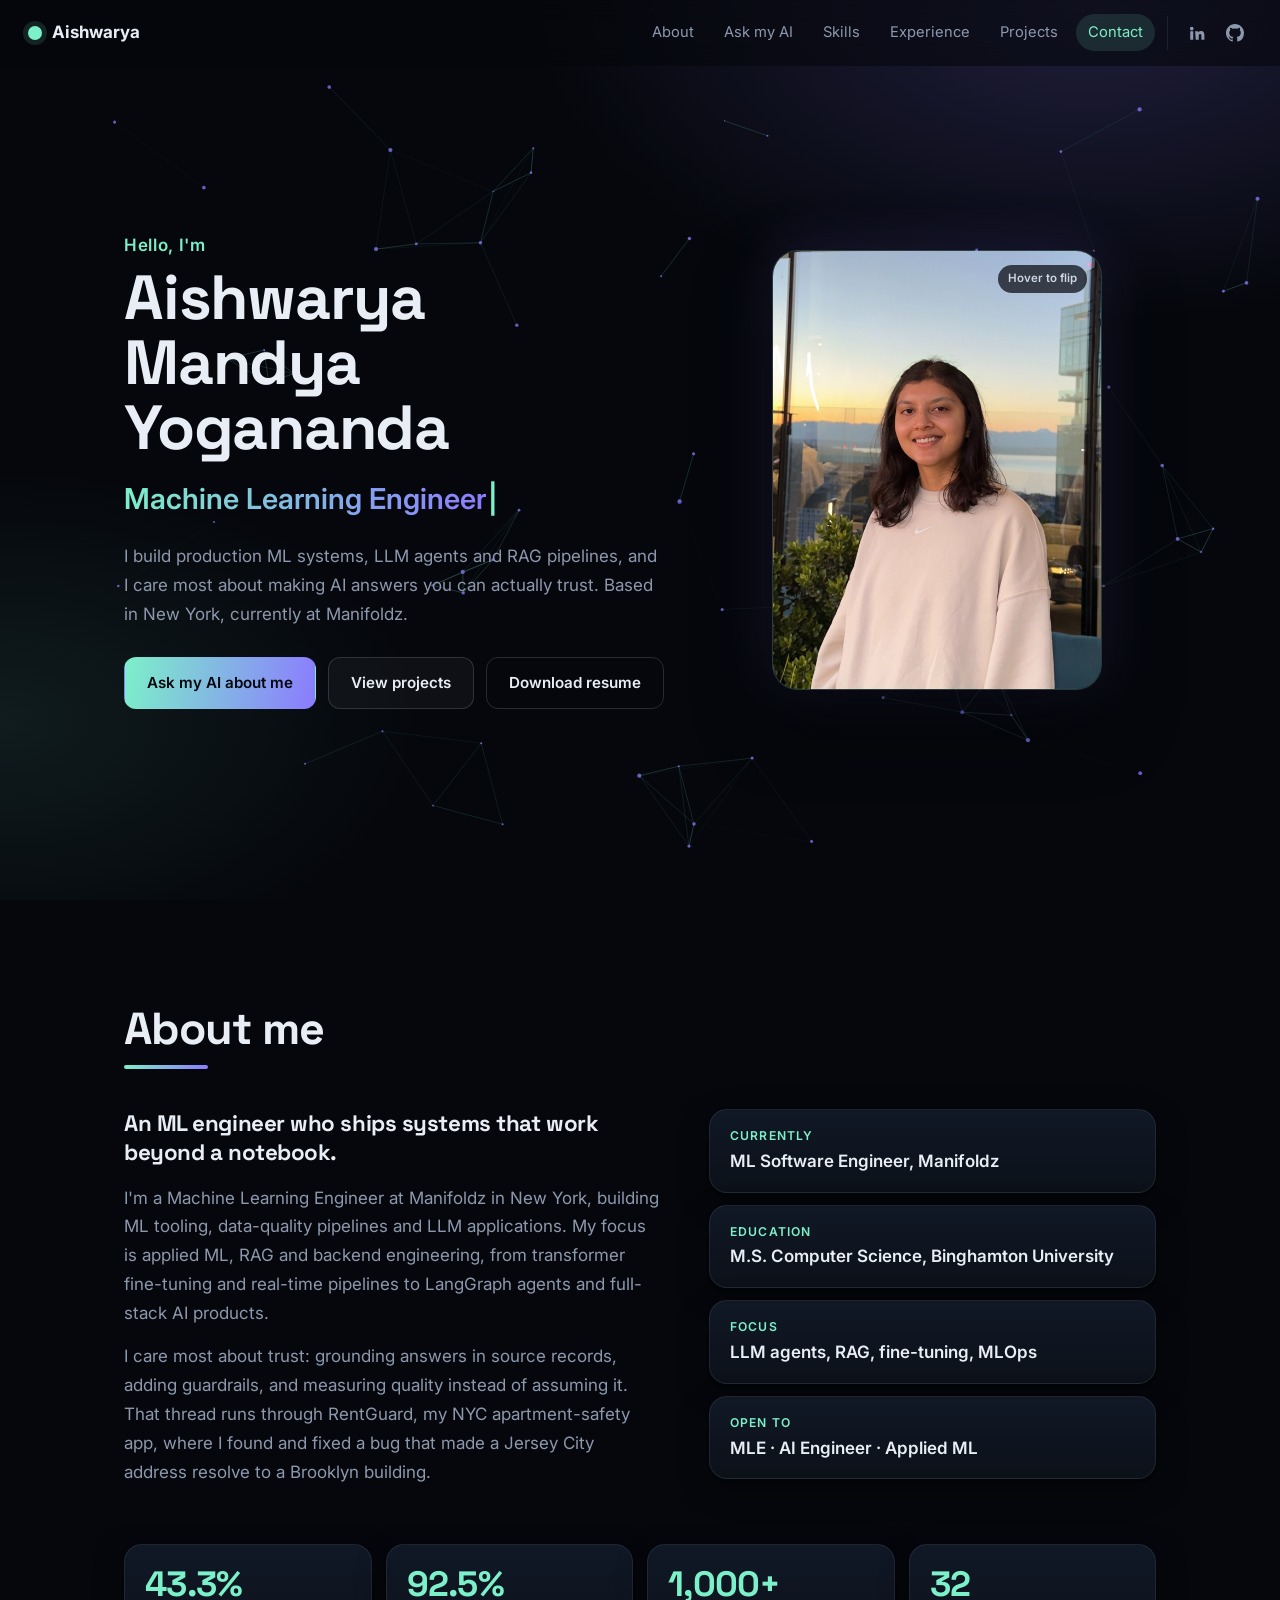
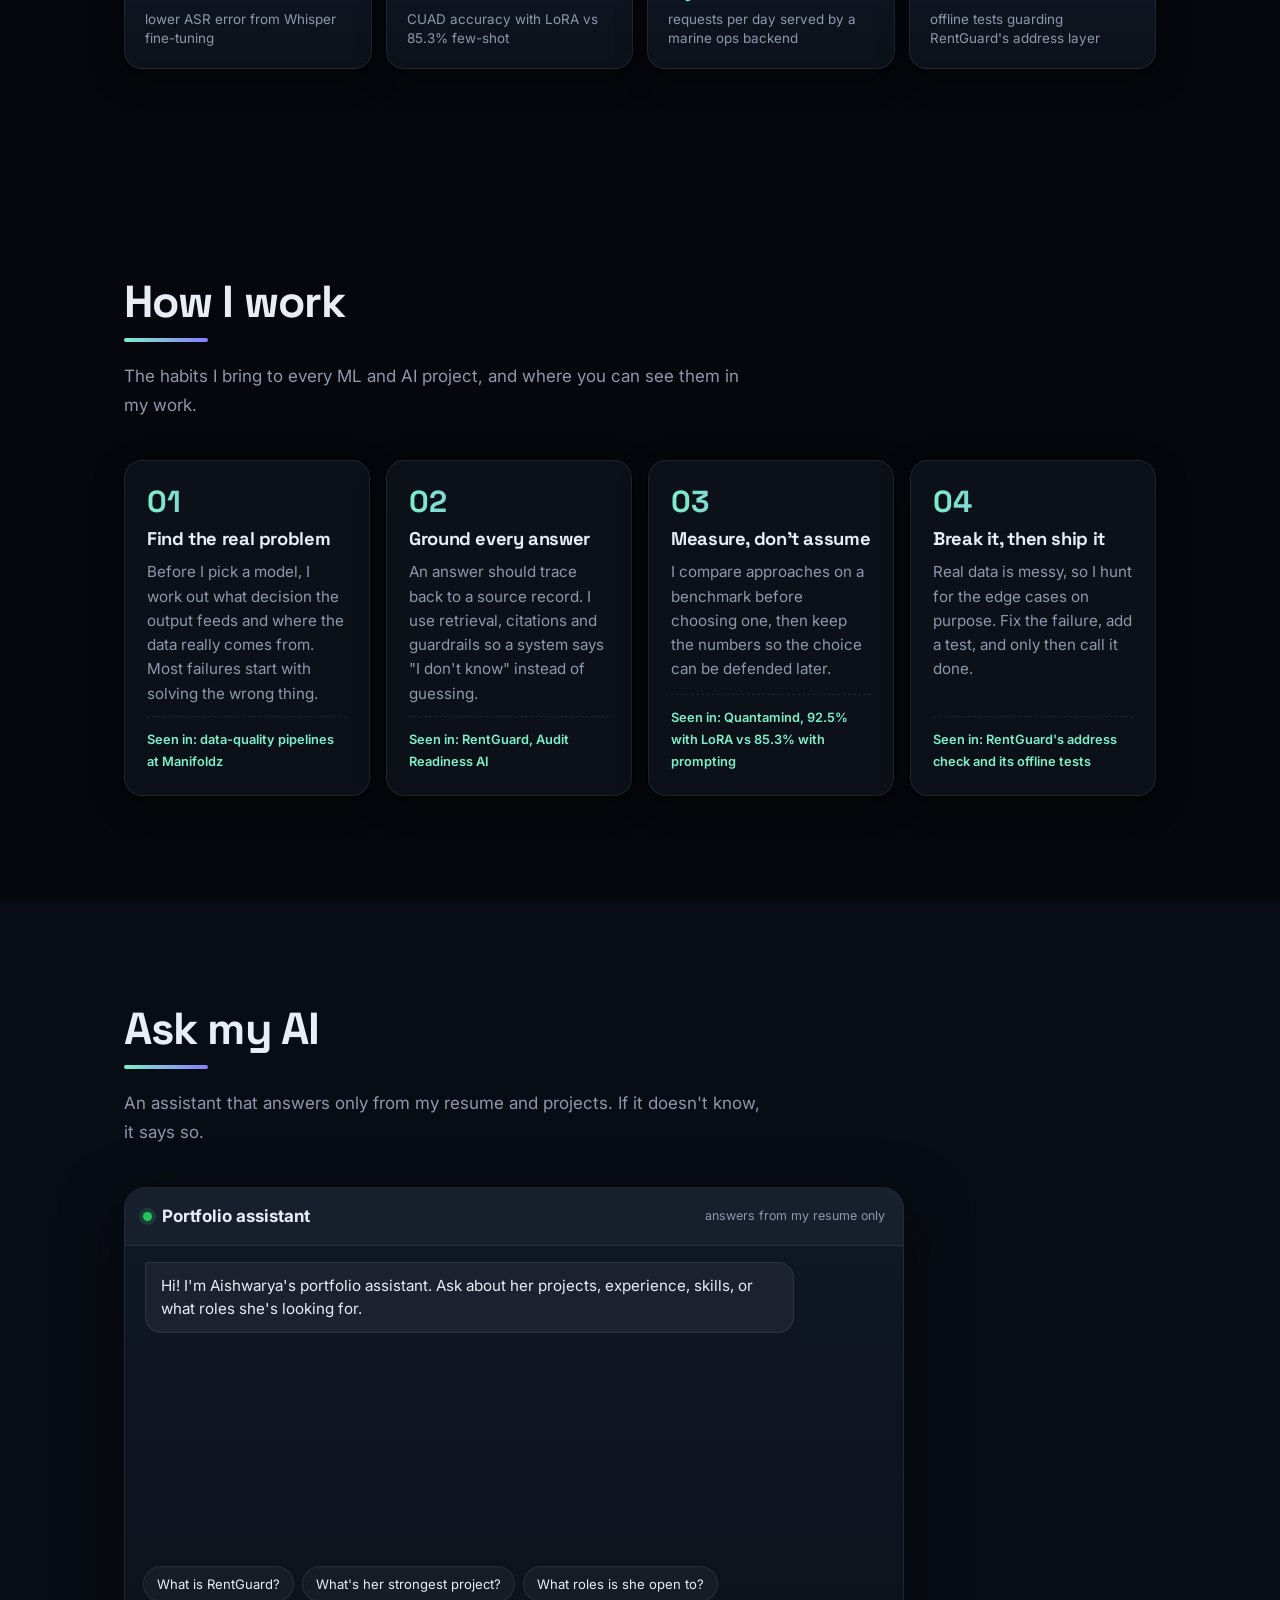
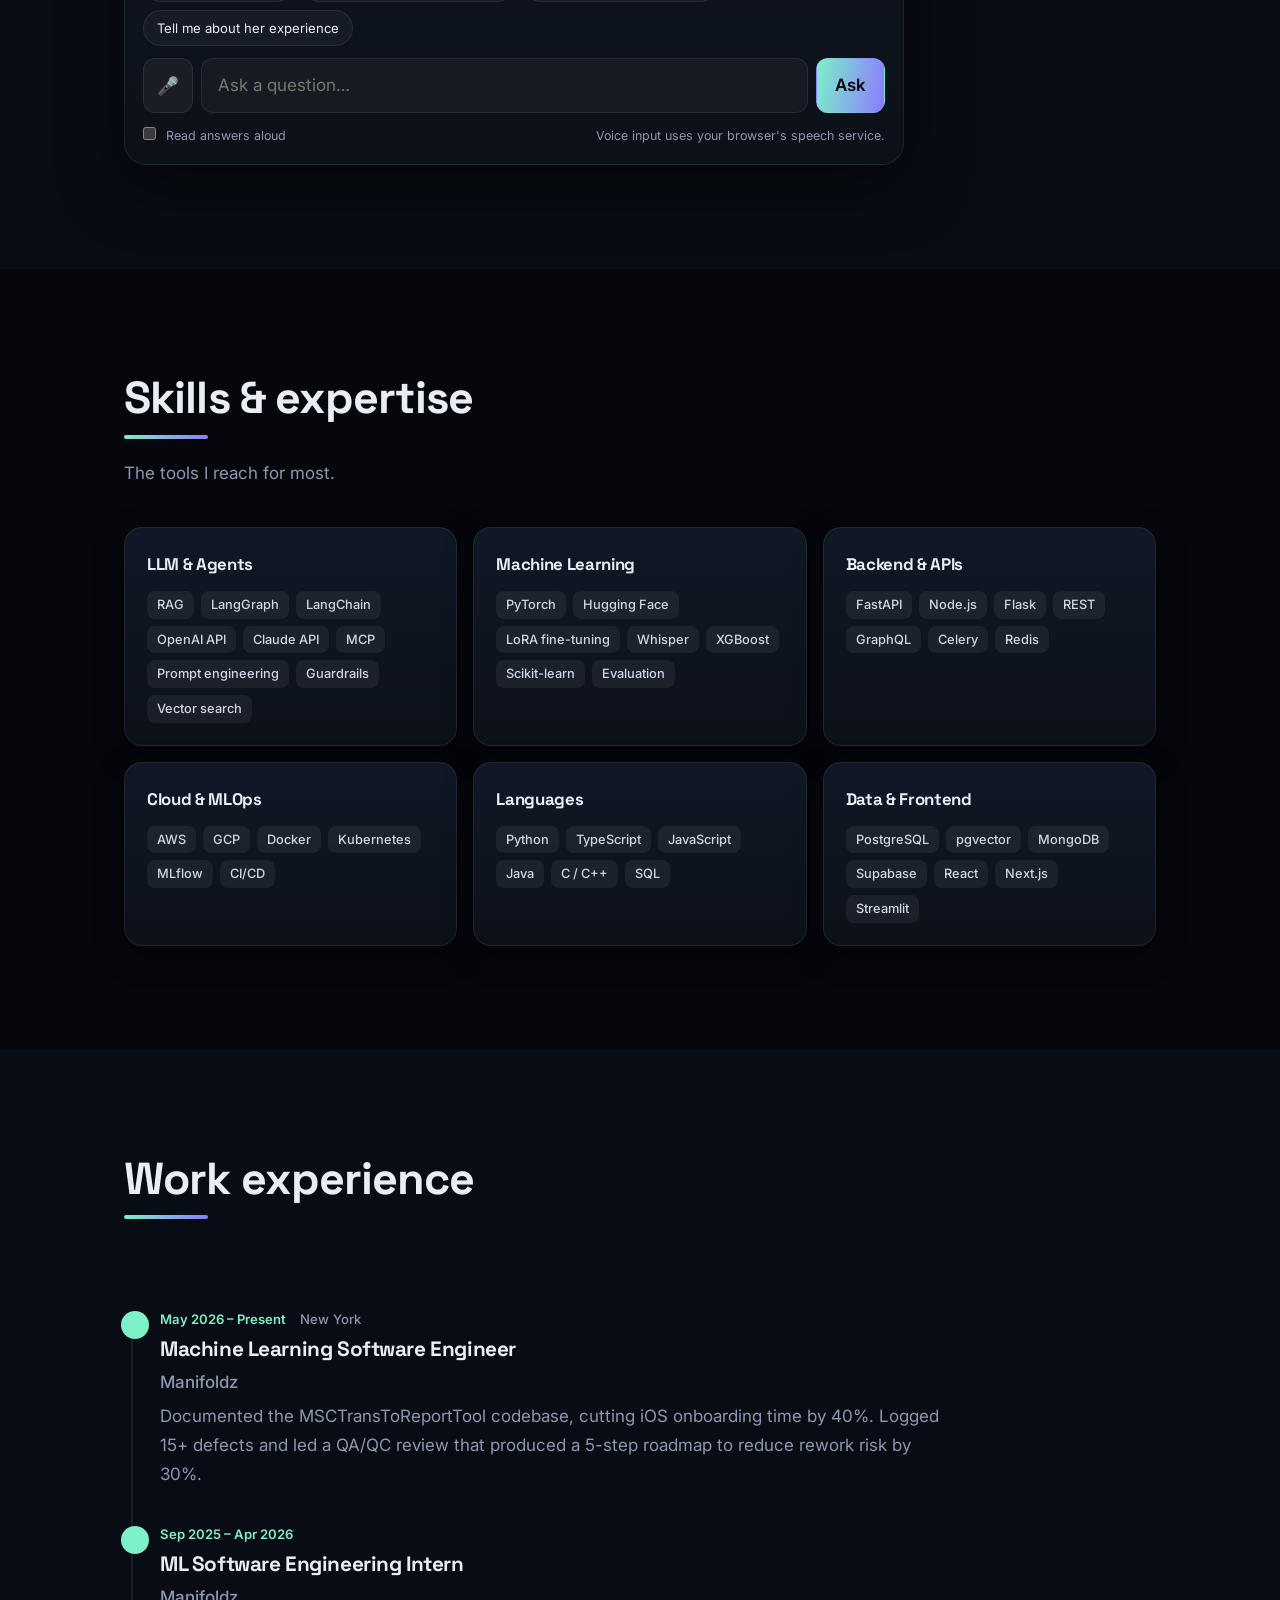
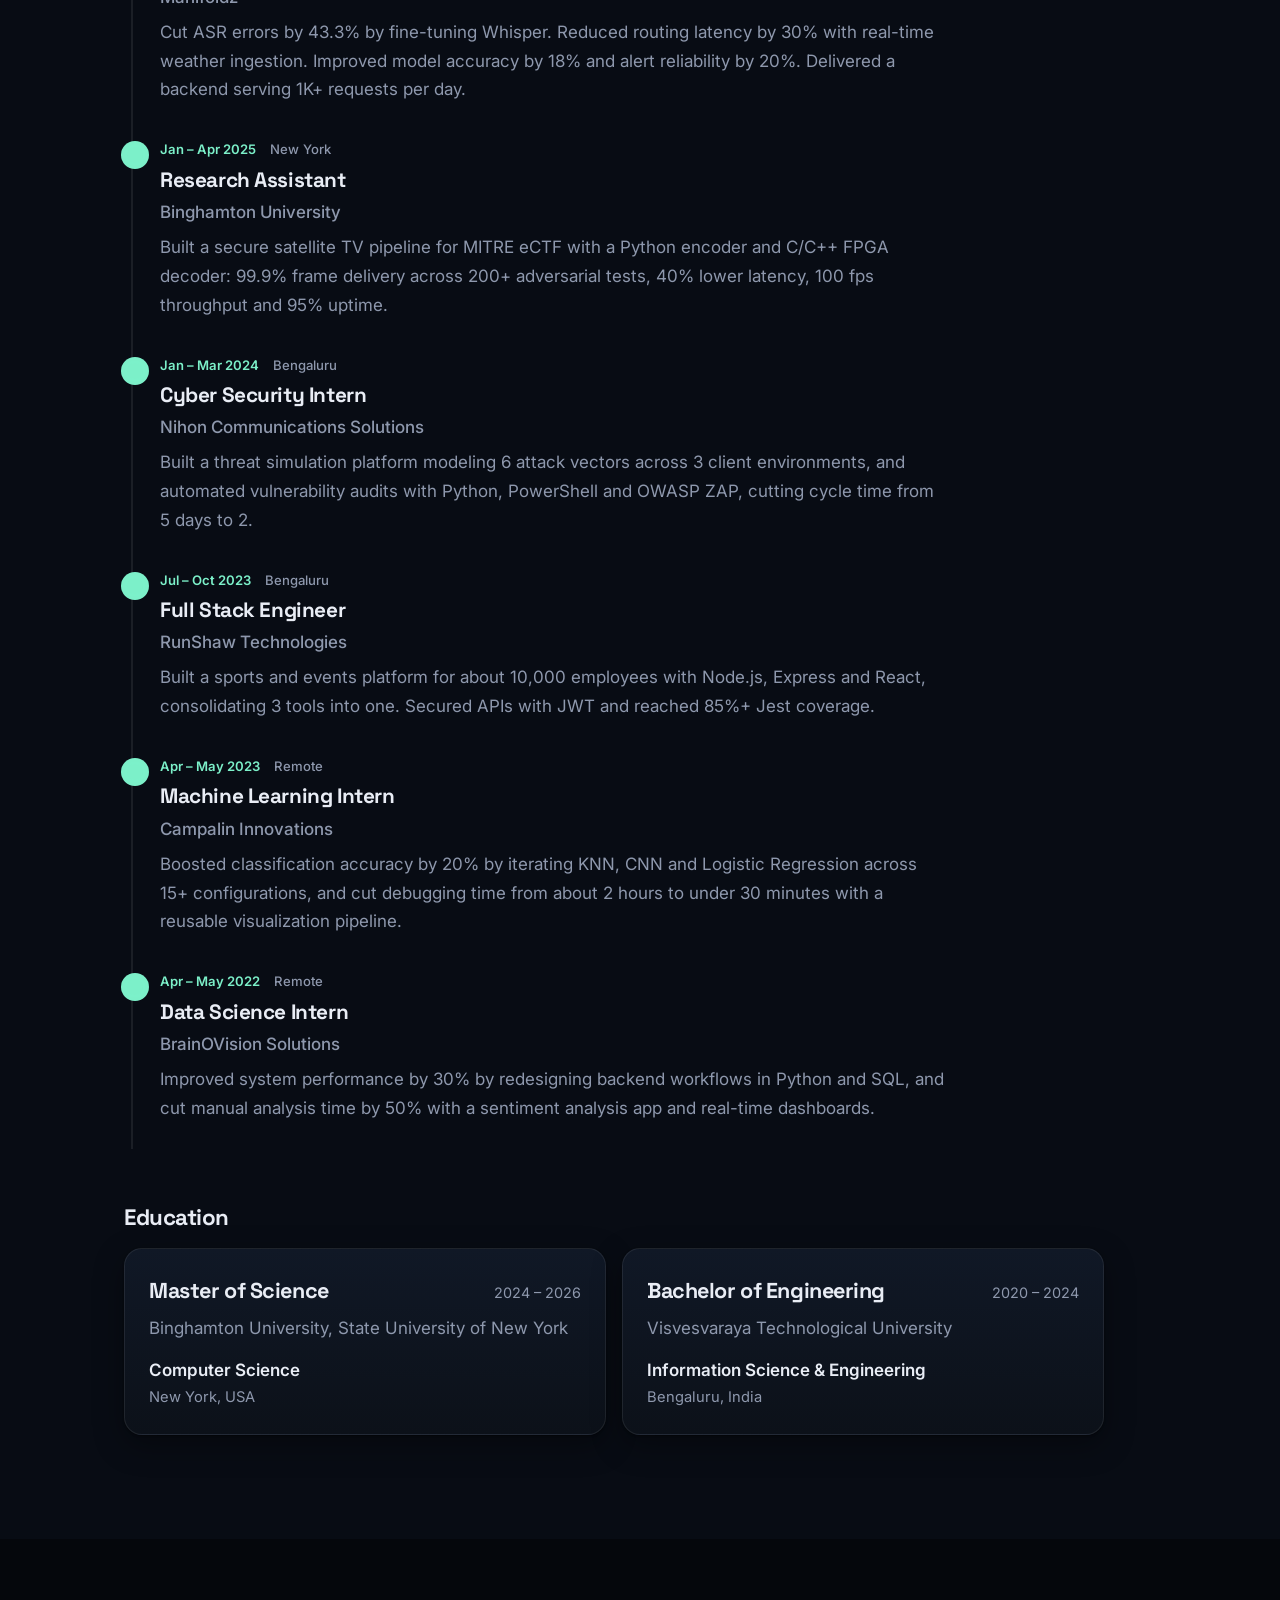
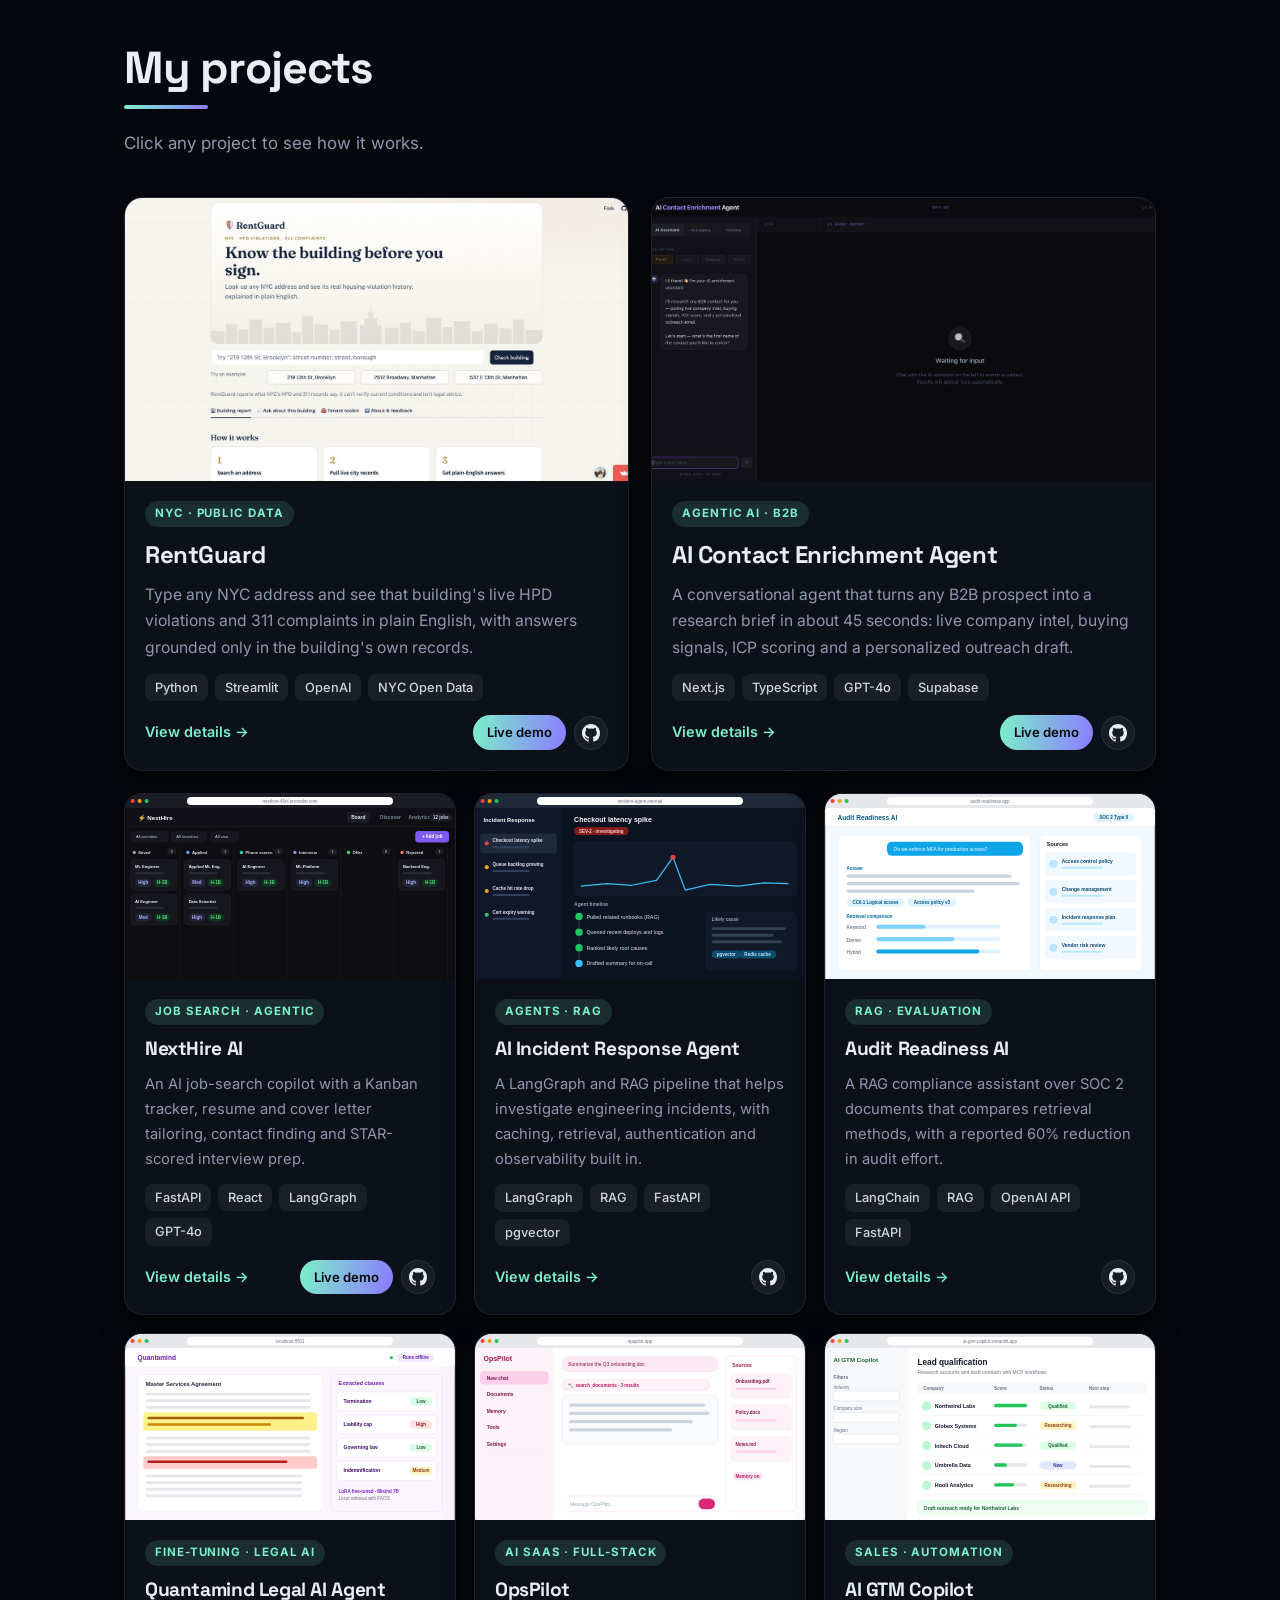
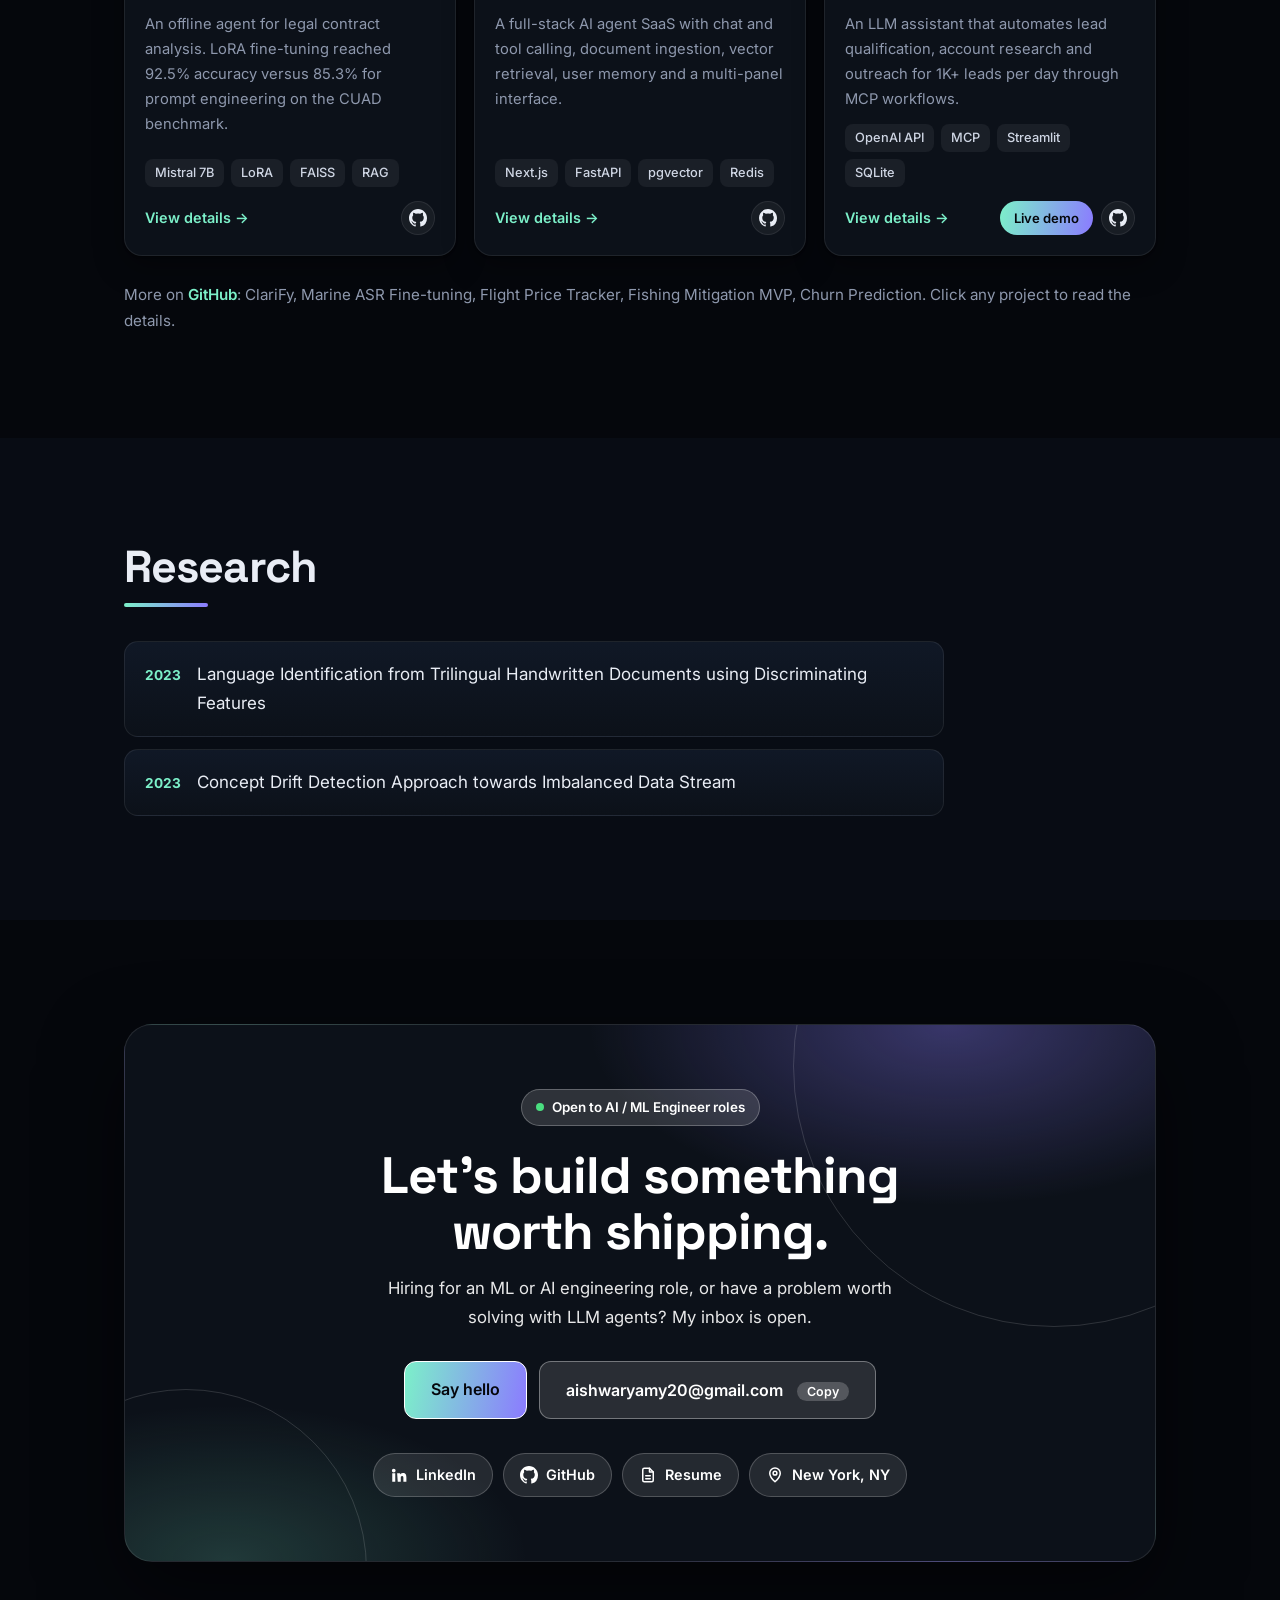
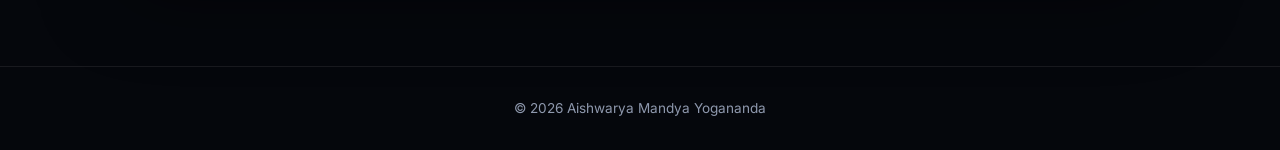
==== commit d6eb749b: "Add How I work section" ====
--- a/index.html
+++ b/index.html
@@ -90,6 +90,20 @@
   </div>
 </section>
 
+<!-- HOW I WORK -->
+<section id="how" class="section">
+  <div class="wrap">
+    <h2 class="title reveal">How I work</h2>
+    <p class="lede reveal">The habits I bring to every ML and AI project, and where you can see them in my work.</p>
+    <div class="how-grid">
+      <article class="how-card reveal"><span class="how-n">01</span><h3>Find the real problem</h3><p>Before I pick a model, I work out what decision the output feeds and where the data really comes from. Most failures start with solving the wrong thing.</p><small>Seen in: data-quality pipelines at Manifoldz</small></article>
+      <article class="how-card reveal"><span class="how-n">02</span><h3>Ground every answer</h3><p>An answer should trace back to a source record. I use retrieval, citations and guardrails so a system says "I don't know" instead of guessing.</p><small>Seen in: RentGuard, Audit Readiness AI</small></article>
+      <article class="how-card reveal"><span class="how-n">03</span><h3>Measure, don't assume</h3><p>I compare approaches on a benchmark before choosing one, then keep the numbers so the choice can be defended later.</p><small>Seen in: Quantamind, 92.5% with LoRA vs 85.3% with prompting</small></article>
+      <article class="how-card reveal"><span class="how-n">04</span><h3>Break it, then ship it</h3><p>Real data is messy, so I hunt for the edge cases on purpose. Fix the failure, add a test, and only then call it done.</p><small>Seen in: RentGuard's address check and its offline tests</small></article>
+    </div>
+  </div>
+</section>
+
 <!-- ASK MY AI -->
 <section id="ask" class="section tint">
   <div class="wrap">
--- a/styles.css
+++ b/styles.css
@@ -265,3 +265,86 @@
 #type{background:linear-gradient(90deg,#4f46e5,#7c3aed);-webkit-background-clip:text;background-clip:text;color:transparent}
 .btn.primary{background:linear-gradient(135deg,#4f46e5,#6d28d9);border-color:transparent}
 .btn.primary:hover{filter:brightness(1.08)}
+
+/* ===== DARK THEME: mint + violet on near-black ===== */
+:root{
+  --bg:#05070c; --tint:#080c14; --card:#0c1119; --ink:#e9edf5; --muted:#8e98ad; --line:rgba(255,255,255,.08);
+  --a:#7cf0c9; --a-d:#7cf0c9; --a-soft:rgba(124,240,201,.12); --b:#8b7bff;
+  --grad:linear-gradient(100deg,#7cf0c9,#8b7bff);
+  --shadow:0 1px 2px rgba(0,0,0,.4),0 10px 30px rgba(0,0,0,.35);
+  color-scheme:dark;
+}
+body{background:var(--bg);color:var(--ink)}
+::selection{background:rgba(139,123,255,.4)}
+.comets{display:none}
+#progress{background:var(--grad)}
+.nav{background:rgba(5,7,12,.6)}
+.nav.scrolled{box-shadow:none}
+.nav-social{border-left-color:var(--line)}
+.title::after{background:var(--grad)}
+.dot{background:var(--a)}
+.hero{background:radial-gradient(900px 520px at 85% 0%,rgba(139,123,255,.20),transparent 62%),radial-gradient(700px 420px at 0% 80%,rgba(124,240,201,.09),transparent 60%)}
+#type{background:var(--grad);-webkit-background-clip:text;background-clip:text;color:transparent}
+.hello{color:var(--a)}
+.tint{background:var(--tint)}
+.btn{background:rgba(255,255,255,.04);color:var(--ink);border-color:rgba(255,255,255,.14)}
+.btn:hover{background:rgba(255,255,255,.09)}
+.btn.primary{background:var(--grad);color:#05070c;border-color:transparent}
+.btn.primary:hover{filter:brightness(1.07);background:var(--grad)}
+.btn.ghost{background:transparent}
+.badge{color:var(--a);background:var(--a-soft)}
+.proj:hover,.proj:focus-visible{box-shadow:0 24px 60px rgba(0,0,0,.55);border-color:rgba(124,240,201,.5)}
+.proj .shot{background:#0a0f17}
+.tags i,.skills i,.chip{background:rgba(255,255,255,.06);color:#cfd6e4;border-color:var(--line)}
+.open{color:var(--a)}
+.pl.live{background:var(--grad);color:#05070c}.pl.live:hover{filter:brightness(1.08);background:var(--grad)}
+.pl.gh{background:rgba(255,255,255,.05);color:var(--ink);border-color:var(--line)}.pl.gh:hover{border-color:var(--a);color:var(--a)}
+/* chat */
+.chat{box-shadow:0 20px 60px rgba(0,0,0,.5);background:linear-gradient(180deg,#101826,#0c1119)}
+.chat-top{background:rgba(255,255,255,.03)}
+.msg.bot{background:rgba(255,255,255,.05)}
+.msg.me{background:var(--grad);color:#05070c;font-weight:500}
+.chips button{background:rgba(255,255,255,.04);color:var(--ink);border-color:var(--line)}
+.chips button:hover{border-color:var(--a);background:var(--a-soft)}
+#q{background:rgba(255,255,255,.04);color:var(--ink);border-color:var(--line)}
+#q:focus{border-color:var(--a)}
+.icon{background:rgba(255,255,255,.05);color:var(--ink);border-color:var(--line)}
+.send{background:var(--grad);color:#05070c;border-color:transparent}
+/* cards / sections that used light surfaces */
+.edu,.fact,.stat,.skill,.paper,.tl-card,.card{background:linear-gradient(180deg,#101826,#0c1119);border-color:var(--line)}
+.foot{background:#05070c;border-color:var(--line)}
+/* modal */
+.modal-bg{background:rgba(2,4,8,.7)}
+.modal-card{background:#0c1119;border:1px solid var(--line)}
+.modal-x{background:rgba(5,7,12,.8);color:#fff}
+/* contact panel */
+.touch{background:radial-gradient(600px 300px at 80% 0%,rgba(139,123,255,.35),transparent 60%),radial-gradient(500px 260px at 10% 100%,rgba(124,240,201,.18),transparent 60%),#0c1119;border:1px solid rgba(255,255,255,.1);box-shadow:0 30px 80px rgba(0,0,0,.5)}
+.touch .btn.primary{background:var(--grad);color:#05070c}
+.open-now i{background:#4ade80}
+/* profile card */
+.pc-face{border-color:rgba(255,255,255,.1);box-shadow:0 30px 70px rgba(0,0,0,.55),0 0 60px rgba(139,123,255,.18)}
+.pc-hint{background:rgba(5,7,12,.7);color:#cfd6e4}
+.pc-back{background:linear-gradient(160deg,#131b2b 0%,#0c1119 100%)}
+.pc-av{border-color:#0c1119;box-shadow:0 8px 24px rgba(139,123,255,.35)}
+.pc-quote{background:rgba(255,255,255,.05);border-color:var(--line);color:#cfd6e4}
+.pc-btns a{background:var(--grad);color:#05070c}.pc-btns a:hover{filter:brightness(1.07);background:var(--grad)}
+.pc-res{background:rgba(255,255,255,.05);color:var(--ink);border-color:var(--line)}.pc-res:hover{border-color:var(--a)}
+.pc-handle{color:var(--a)}
+/* timeline / misc accents */
+.timeline::before,.tl-line{background:var(--line)}
+/* background animation: network + cursor glow */
+#net{position:absolute;inset:0;width:100%;height:100%;z-index:0;pointer-events:none}
+.hero .wrap{position:relative;z-index:2}
+#glow{position:fixed;width:520px;height:520px;left:0;top:0;margin:-260px 0 0 -260px;border-radius:50%;pointer-events:none;z-index:0;background:radial-gradient(circle,rgba(139,123,255,.16),transparent 62%);opacity:0;transition:opacity .3s}
+body.hasmouse #glow{opacity:1}
+
+/* how I work */
+.how-grid{display:grid;grid-template-columns:repeat(4,1fr);gap:16px}
+.how-card{position:relative;background:var(--card);border:1px solid var(--line);border-radius:var(--r);padding:26px 22px 22px;box-shadow:var(--shadow);transition:transform .3s,border-color .3s;display:flex;flex-direction:column;gap:10px}
+.how-card:hover{transform:translateY(-6px);border-color:var(--a)}
+.how-n{font-family:"Space Grotesk",Inter,sans-serif;font-weight:700;font-size:1.9rem;line-height:1;background:linear-gradient(100deg,var(--a),var(--b,var(--a-d)));-webkit-background-clip:text;background-clip:text;color:transparent}
+.how-card h3{font-size:1.15rem;line-height:1.25}
+.how-card p{color:var(--muted);font-size:.95rem;line-height:1.6}
+.how-card small{margin-top:auto;padding-top:12px;border-top:1px dashed var(--line);color:var(--a-d);font-size:.8rem;font-weight:600}
+@media (max-width:1000px){.how-grid{grid-template-columns:1fr 1fr}}
+@media (max-width:600px){.how-grid{grid-template-columns:1fr}}
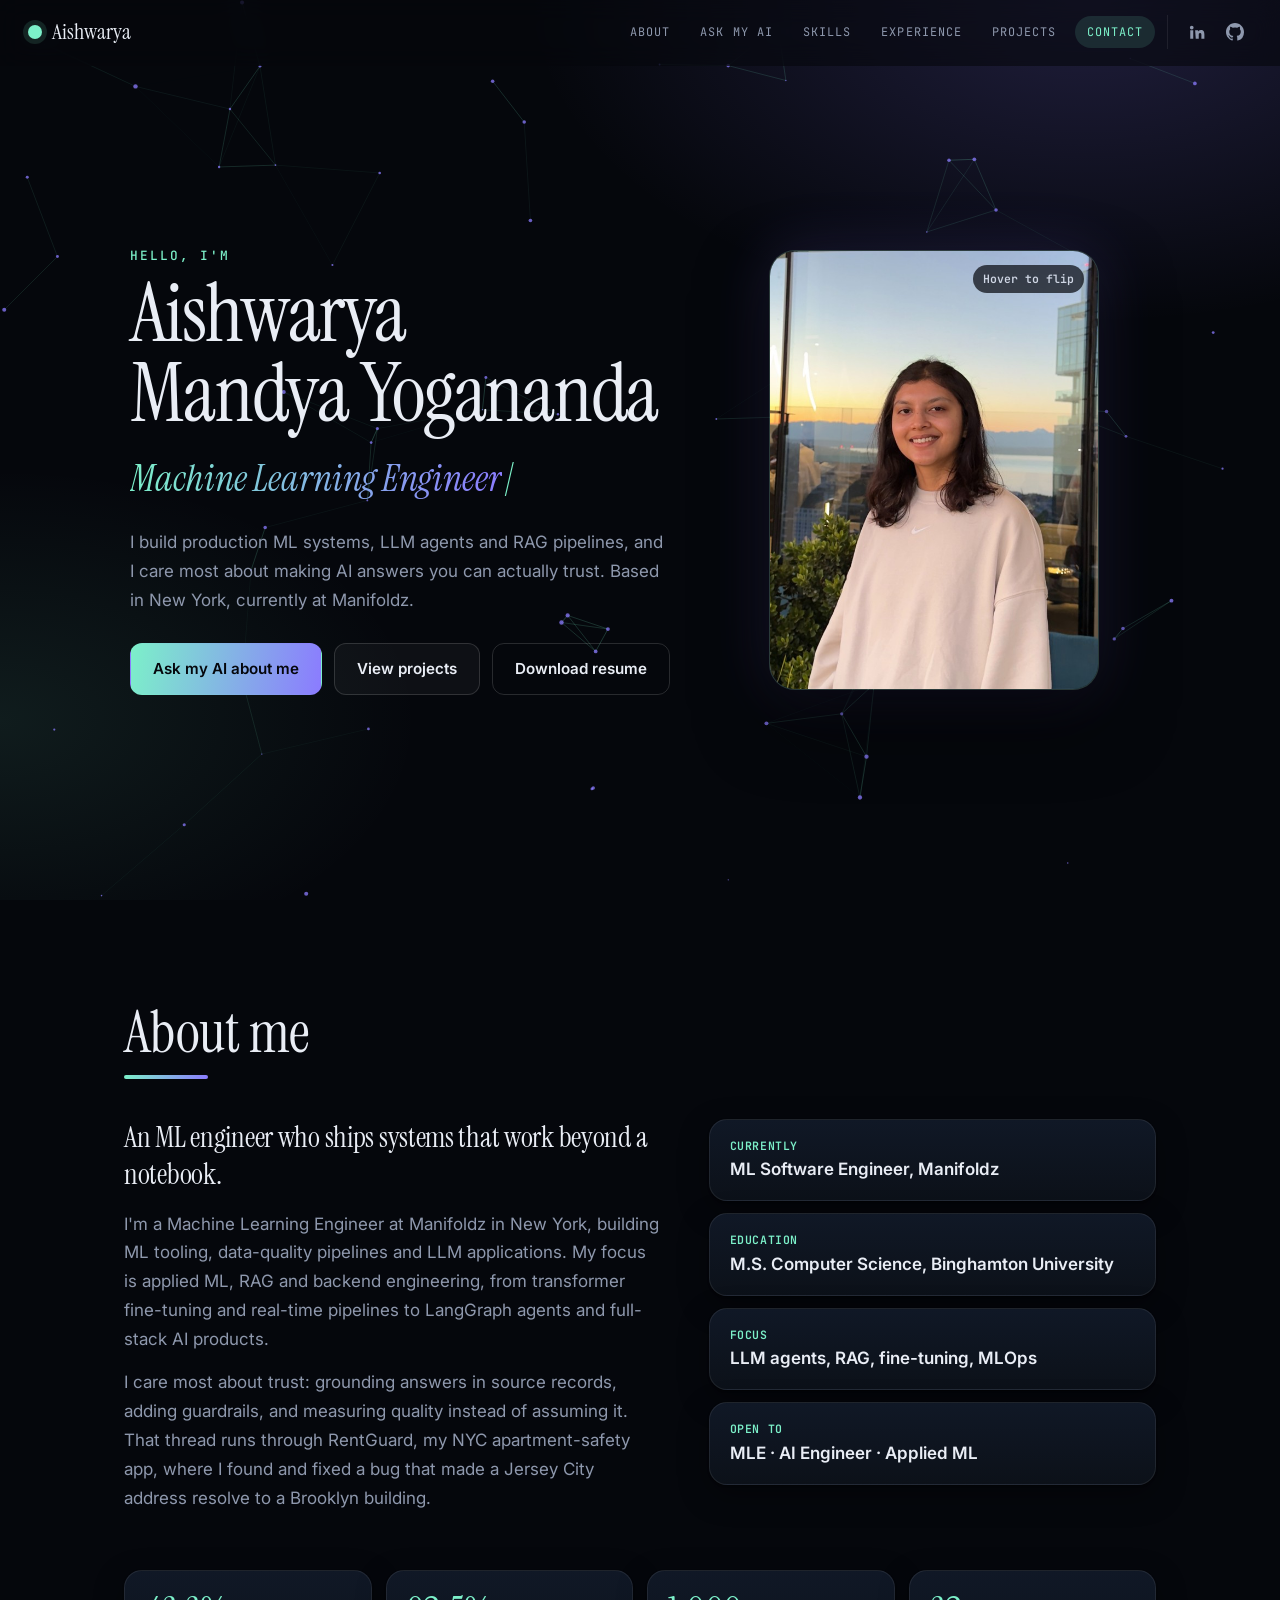
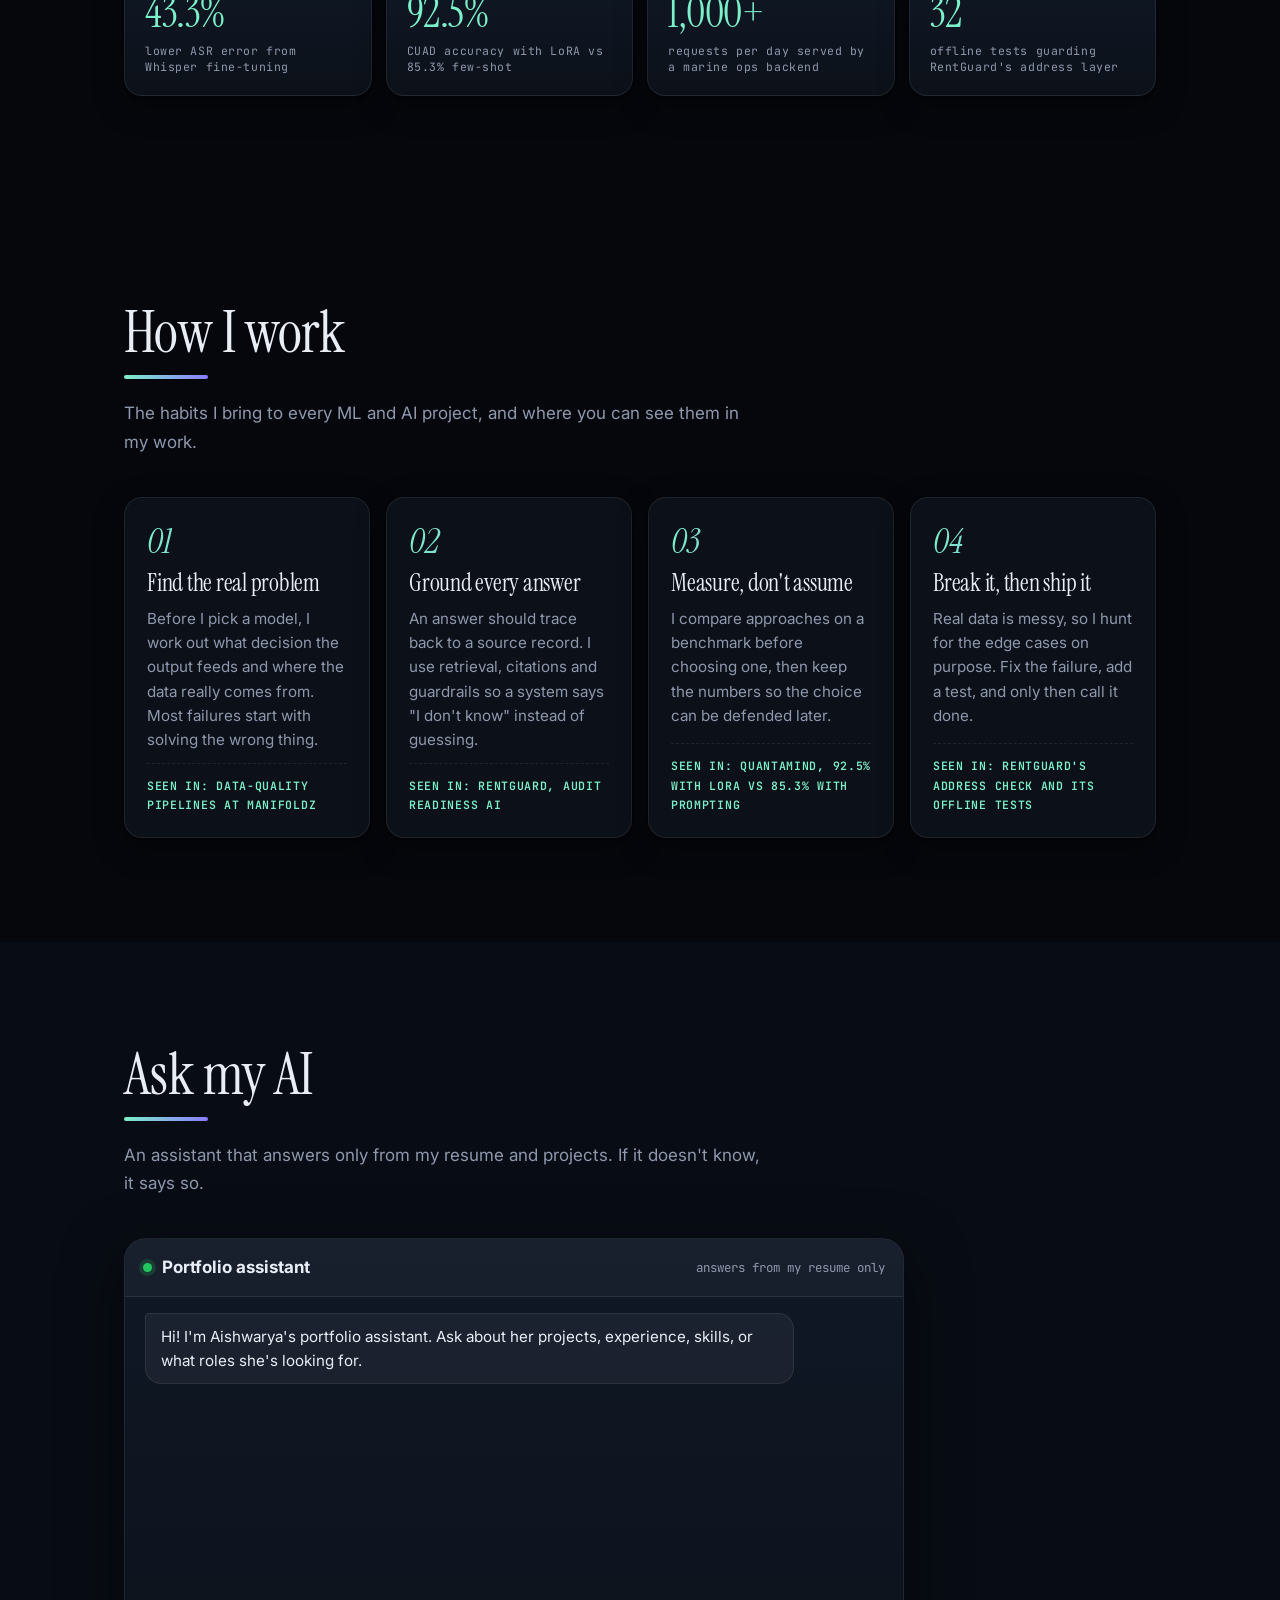
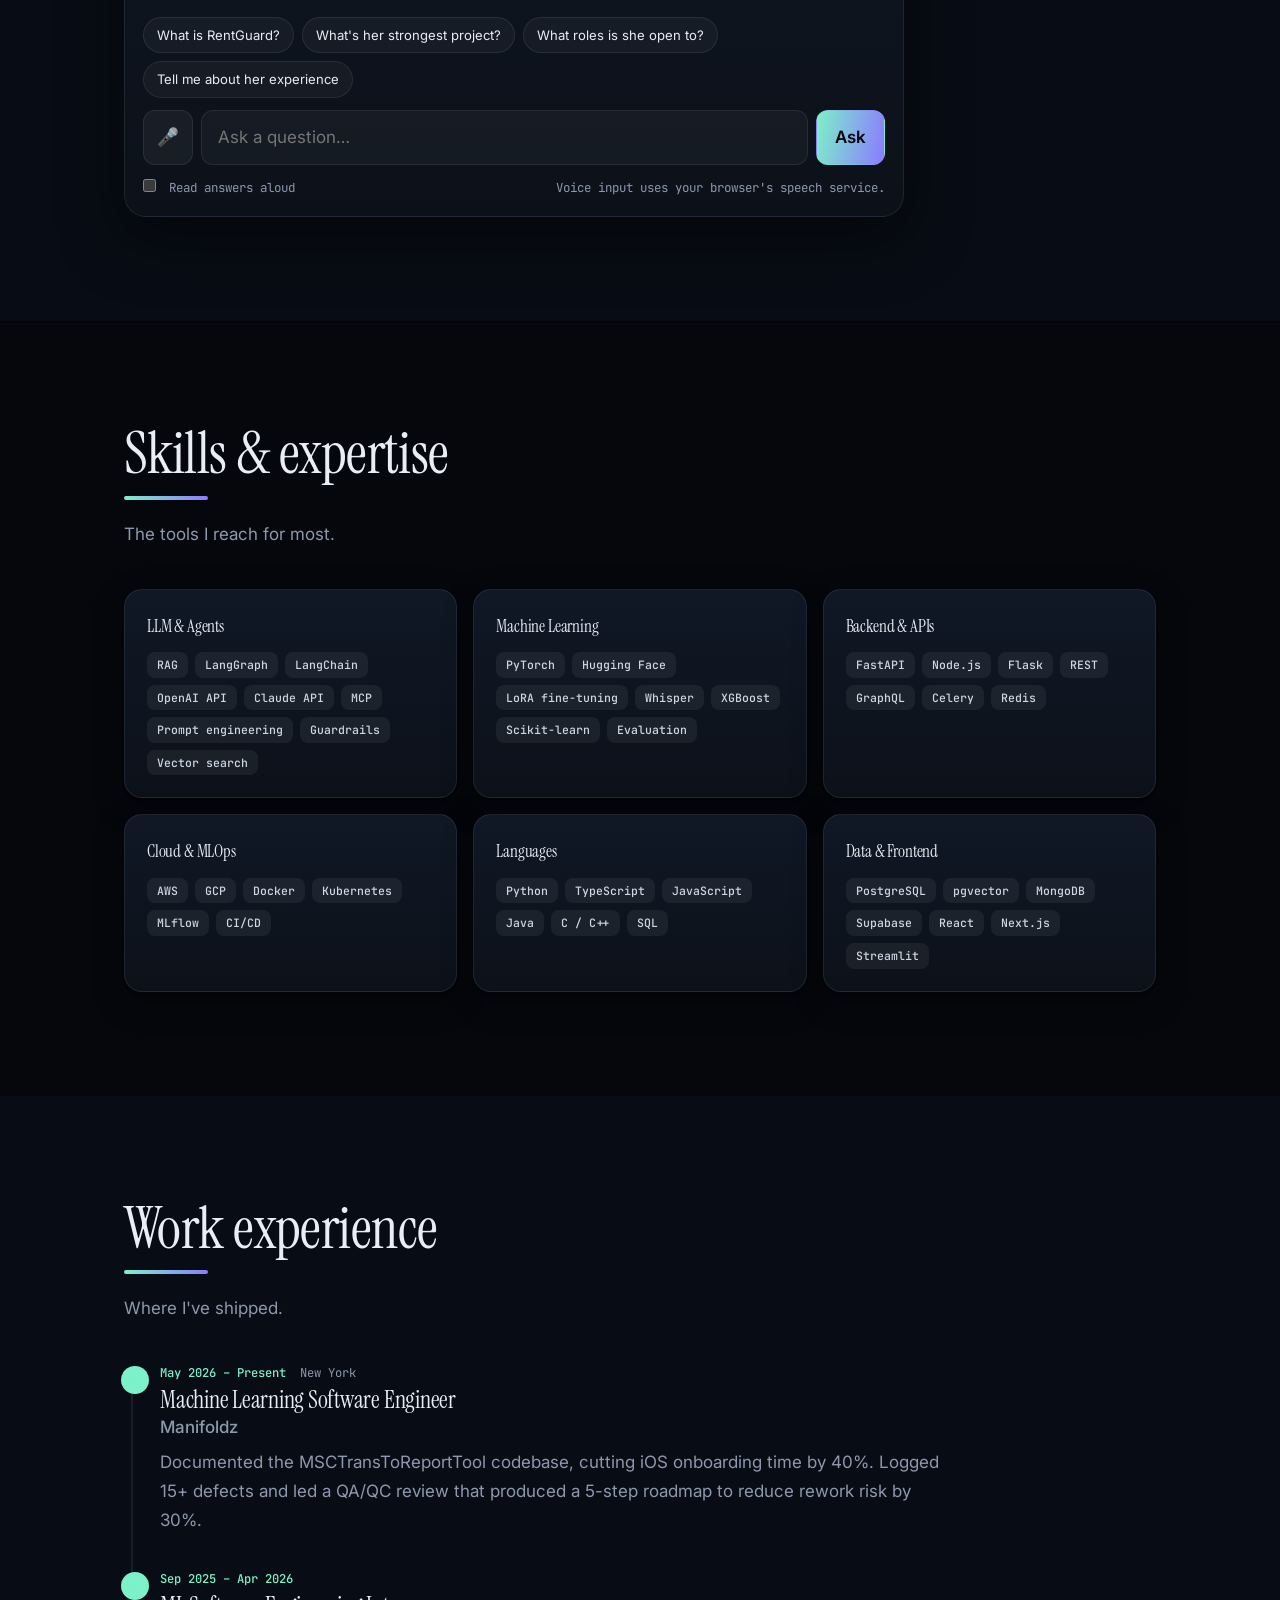
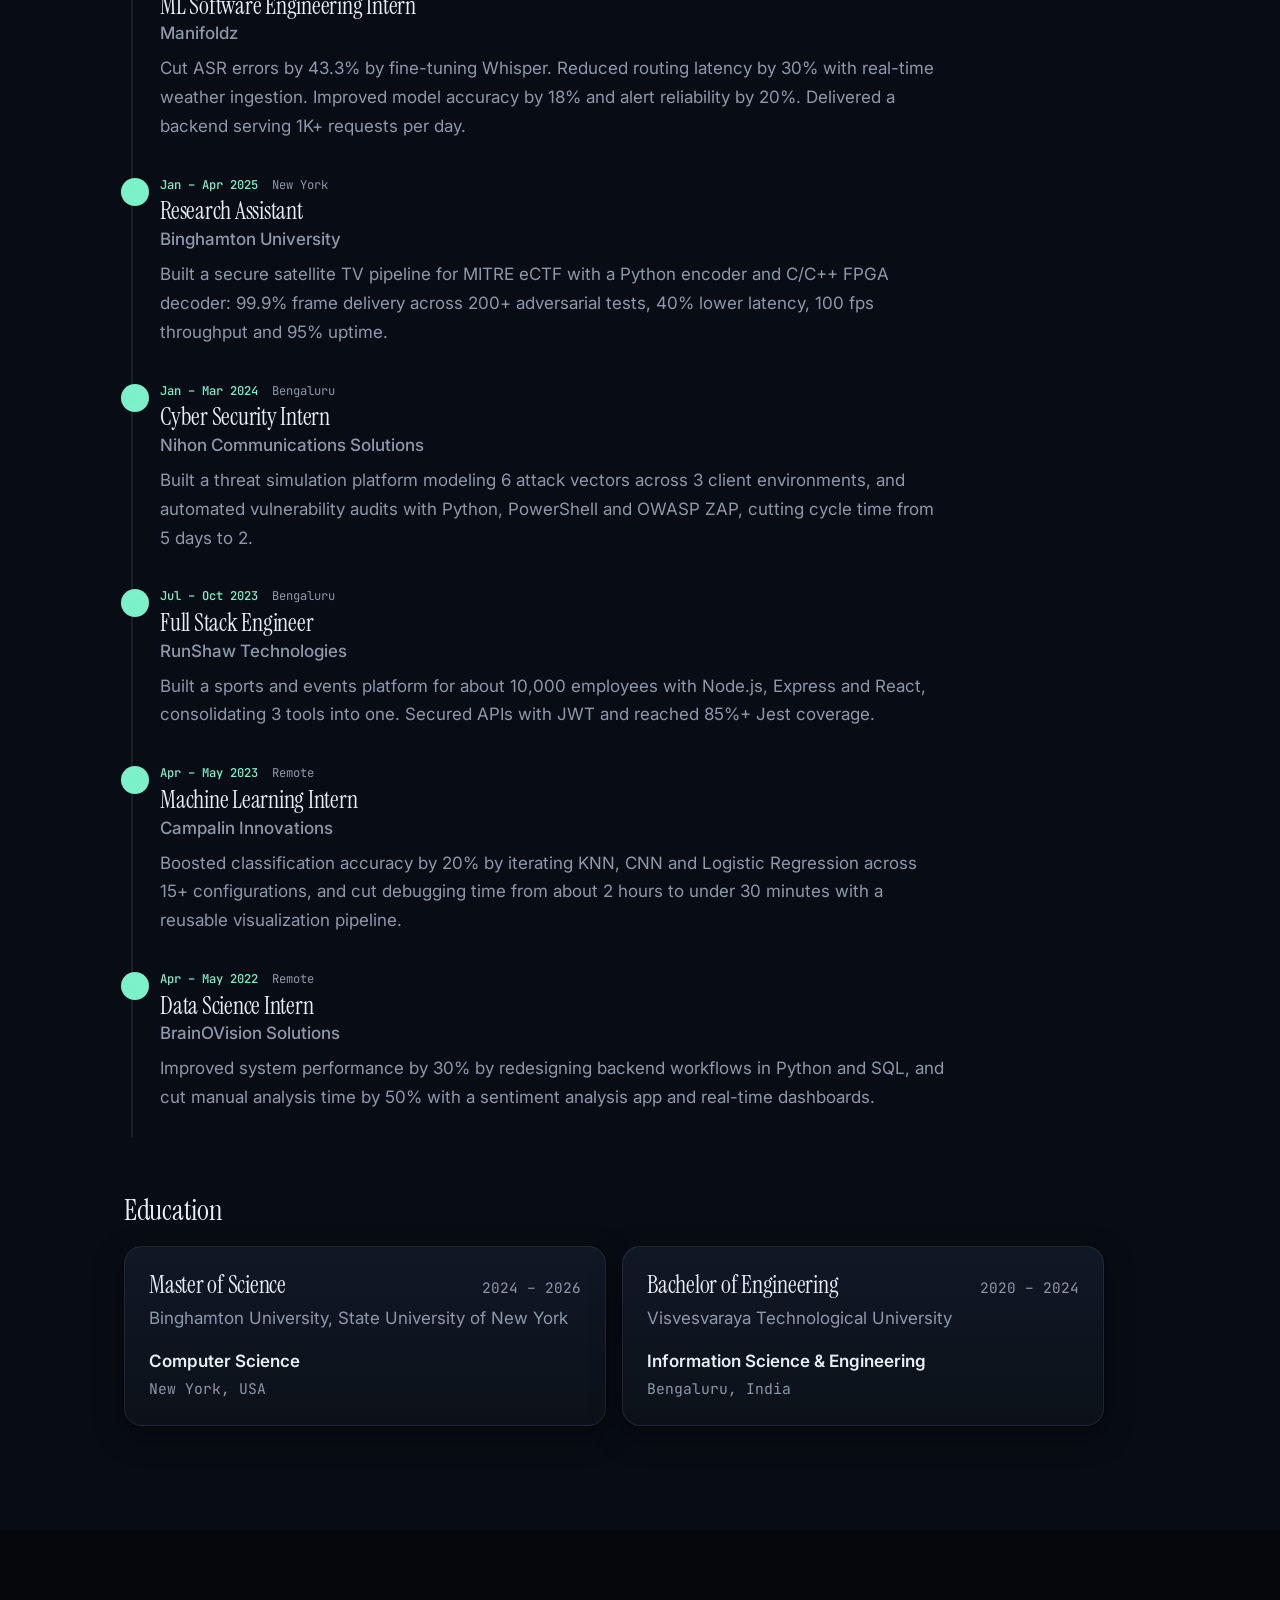
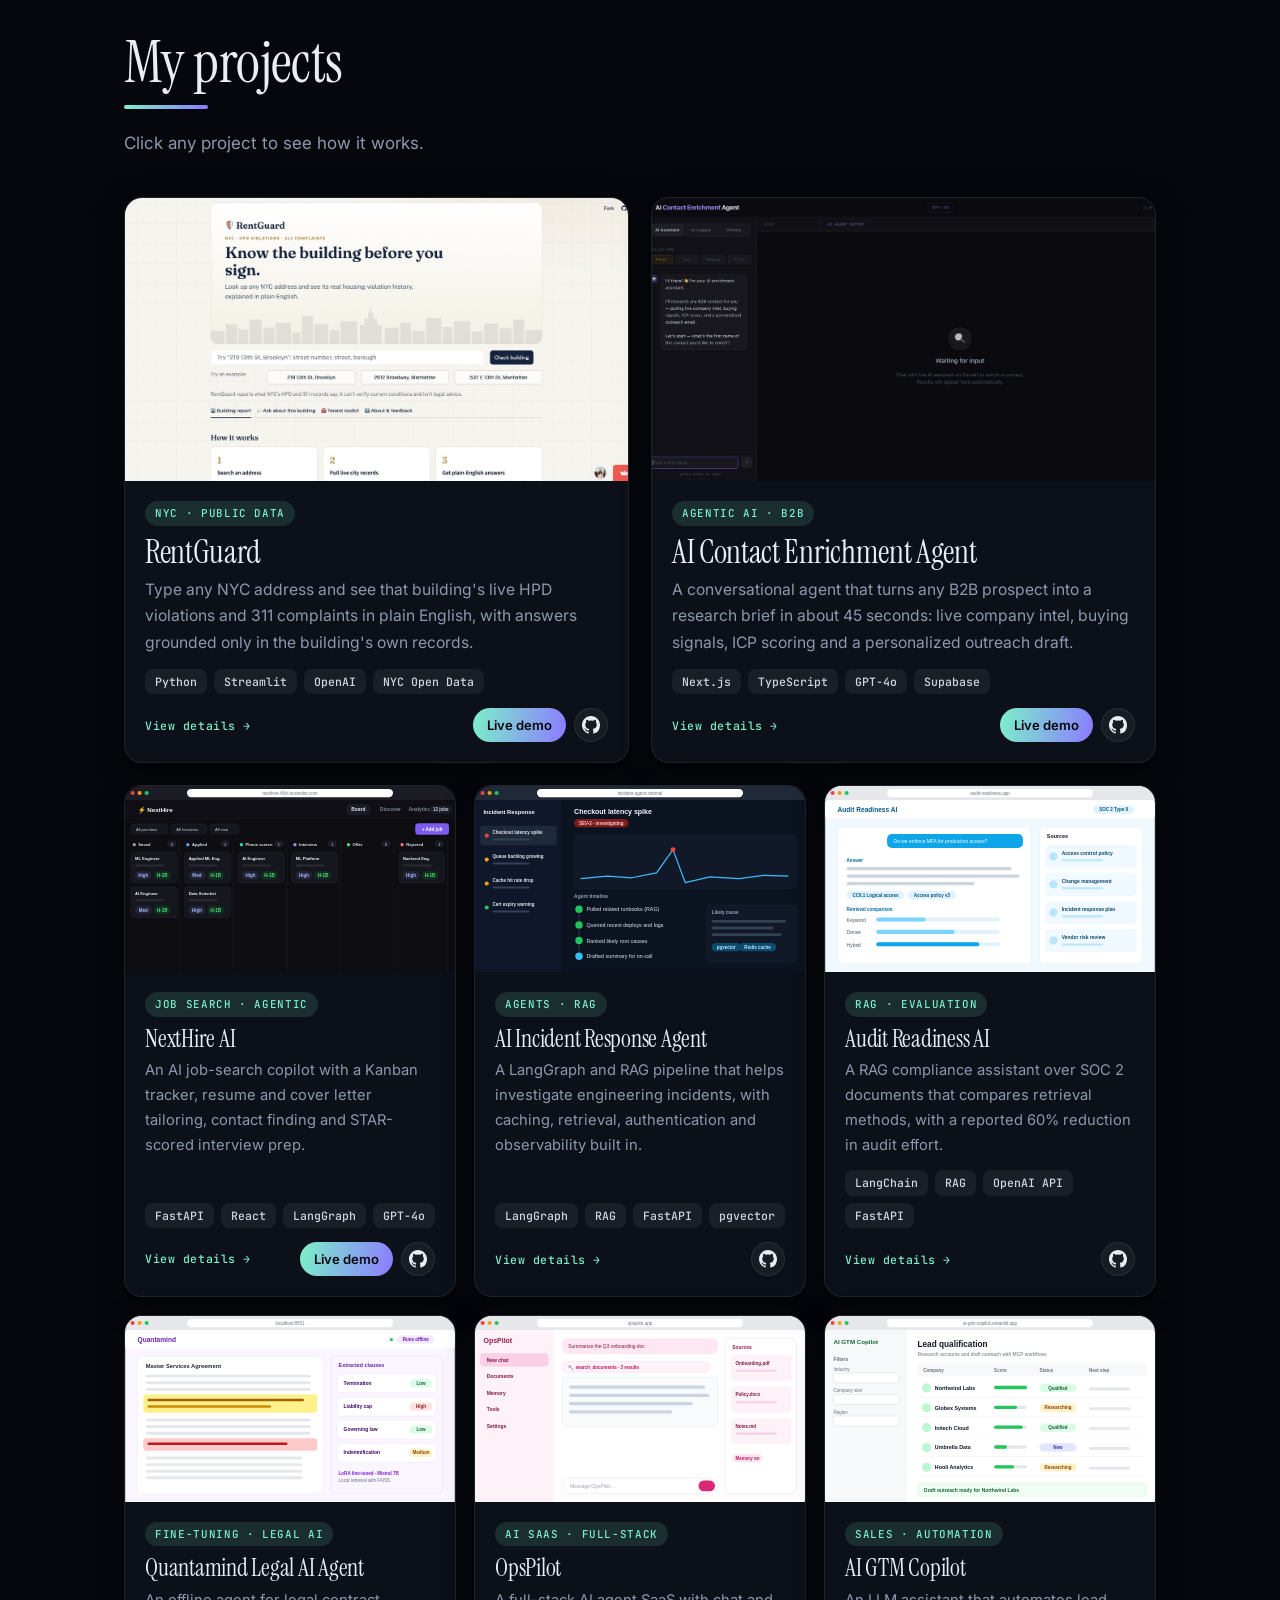
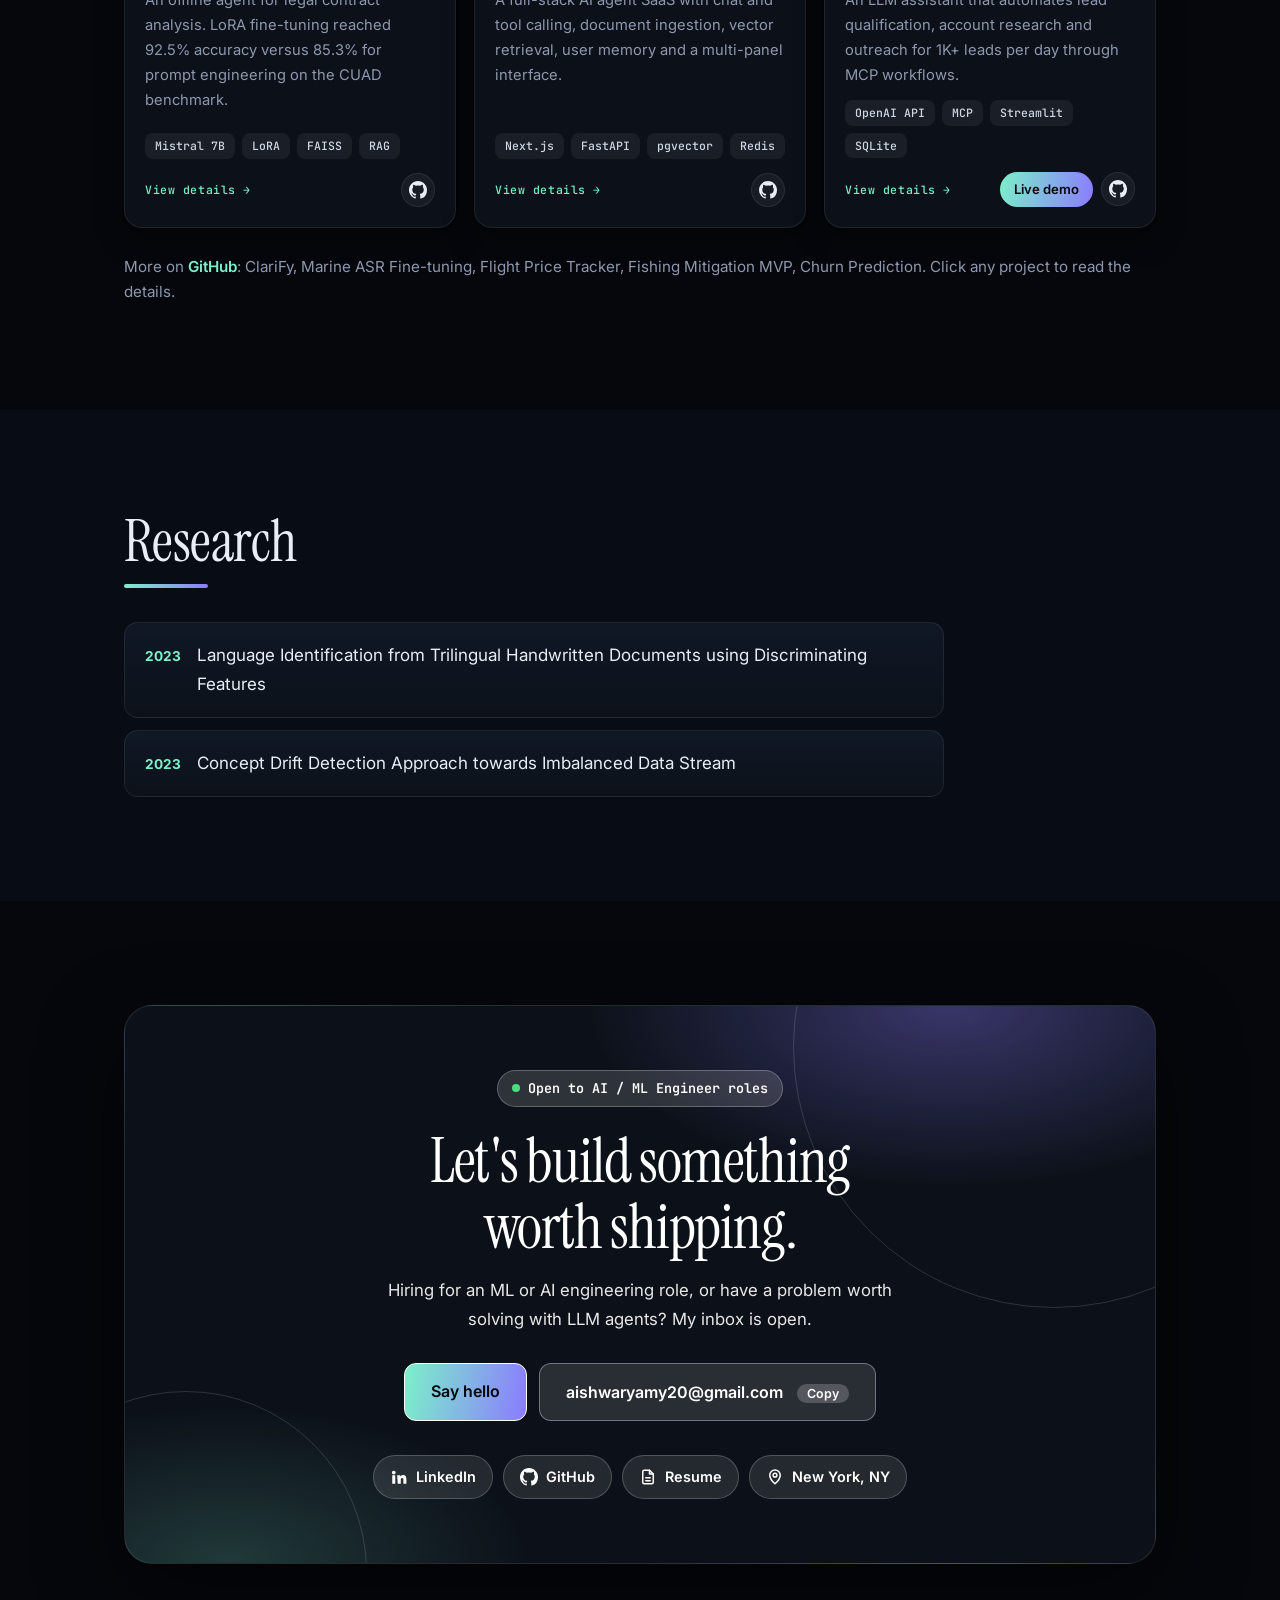
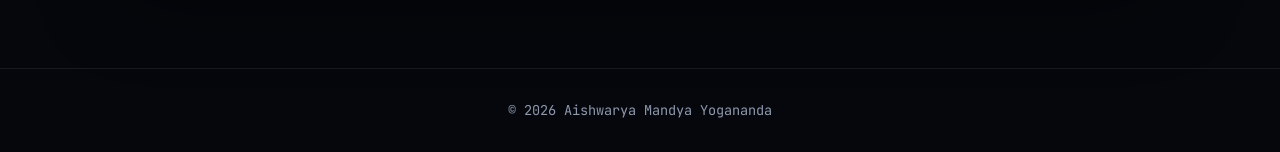
==== commit f86d3981: "Serif headings and mono labels" ====
--- a/index.html
+++ b/index.html
@@ -8,7 +8,7 @@
 <link rel="icon" href="data:image/svg+xml,<svg xmlns='http://www.w3.org/2000/svg' viewBox='0 0 100 100'><circle cx='50' cy='50' r='46' fill='%234f46e5'/><circle cx='50' cy='50' r='16' fill='white'/></svg>">
 <link rel="preconnect" href="https://fonts.googleapis.com">
 <link rel="preconnect" href="https://fonts.gstatic.com" crossorigin>
-<link href="https://fonts.googleapis.com/css2?family=Inter:wght@400;500;600&family=Space+Grotesk:wght@500;600;700&display=swap" rel="stylesheet">
+<link href="https://fonts.googleapis.com/css2?family=Inter:wght@400;500;600&family=Instrument+Serif:ital@0;1&family=JetBrains+Mono:wght@400;500&display=swap" rel="stylesheet">
 <link rel="stylesheet" href="styles.css">
 </head>
 <body>
--- a/styles.css
+++ b/styles.css
@@ -348,3 +348,28 @@
 .how-card small{margin-top:auto;padding-top:12px;border-top:1px dashed var(--line);color:var(--a-d);font-size:.8rem;font-weight:600}
 @media (max-width:1000px){.how-grid{grid-template-columns:1fr 1fr}}
 @media (max-width:600px){.how-grid{grid-template-columns:1fr}}
+
+/* typography: elegant serif headings + mono labels */
+:root{--serif:"Instrument Serif","Times New Roman",Georgia,serif;--mono:"JetBrains Mono",ui-monospace,SFMono-Regular,Menlo,monospace}
+h1,h2,h3,.stat b,.how-n,.pc-back h3{font-family:var(--serif);font-weight:400;letter-spacing:-.01em}
+.hero h1{font-weight:400;font-size:clamp(3rem,6.4vw,5.2rem);line-height:.98;letter-spacing:-.02em}
+.title{font-weight:400;font-size:clamp(2.4rem,5vw,3.6rem);line-height:1.02}
+.sub{font-weight:400;font-size:1.8rem}
+.role{font-family:var(--serif);font-style:italic;font-weight:400;font-size:clamp(1.6rem,3.2vw,2.3rem)}
+#type{font-style:italic}
+.stat b{font-size:2.6rem}
+.how-card h3,.proj h3,.edu h3,.tl h3,.timeline h3{font-size:1.5rem;line-height:1.15}
+.proj.big .pb h3{font-size:2rem}
+.touch h2{font-weight:400;font-size:clamp(2.4rem,5.4vw,3.8rem)}
+.how-n{font-style:italic;font-size:2.2rem}
+.brand{font-family:var(--serif);font-weight:400;font-size:1.35rem;letter-spacing:0}
+.nav nav a,.hello,.badge,.tags i,.meta,.fact span,.how-card small,.pc-hint,.pc-live,.open-now,.chat-top span,.chat-foot,.foot,.open,.stat span,.edu time,.edu .when{font-family:var(--mono)}
+.nav nav a{font-size:.74rem;text-transform:uppercase;letter-spacing:.09em}
+.hello{font-size:.8rem;text-transform:uppercase;letter-spacing:.16em;font-weight:500}
+.badge{font-weight:500;letter-spacing:.06em;font-size:.68rem}
+.tags i{font-size:.72rem;font-style:normal}
+.meta{font-size:.76rem;font-weight:500}.meta span{font-weight:400}
+.fact span,.how-card small,.open,.stat span{font-size:.72rem;letter-spacing:.05em}
+.how-card small{text-transform:uppercase;letter-spacing:.06em}
+.proj .open{font-weight:500}
+@media (max-width:600px){.hero h1{font-size:clamp(2.6rem,12vw,3.4rem)}}
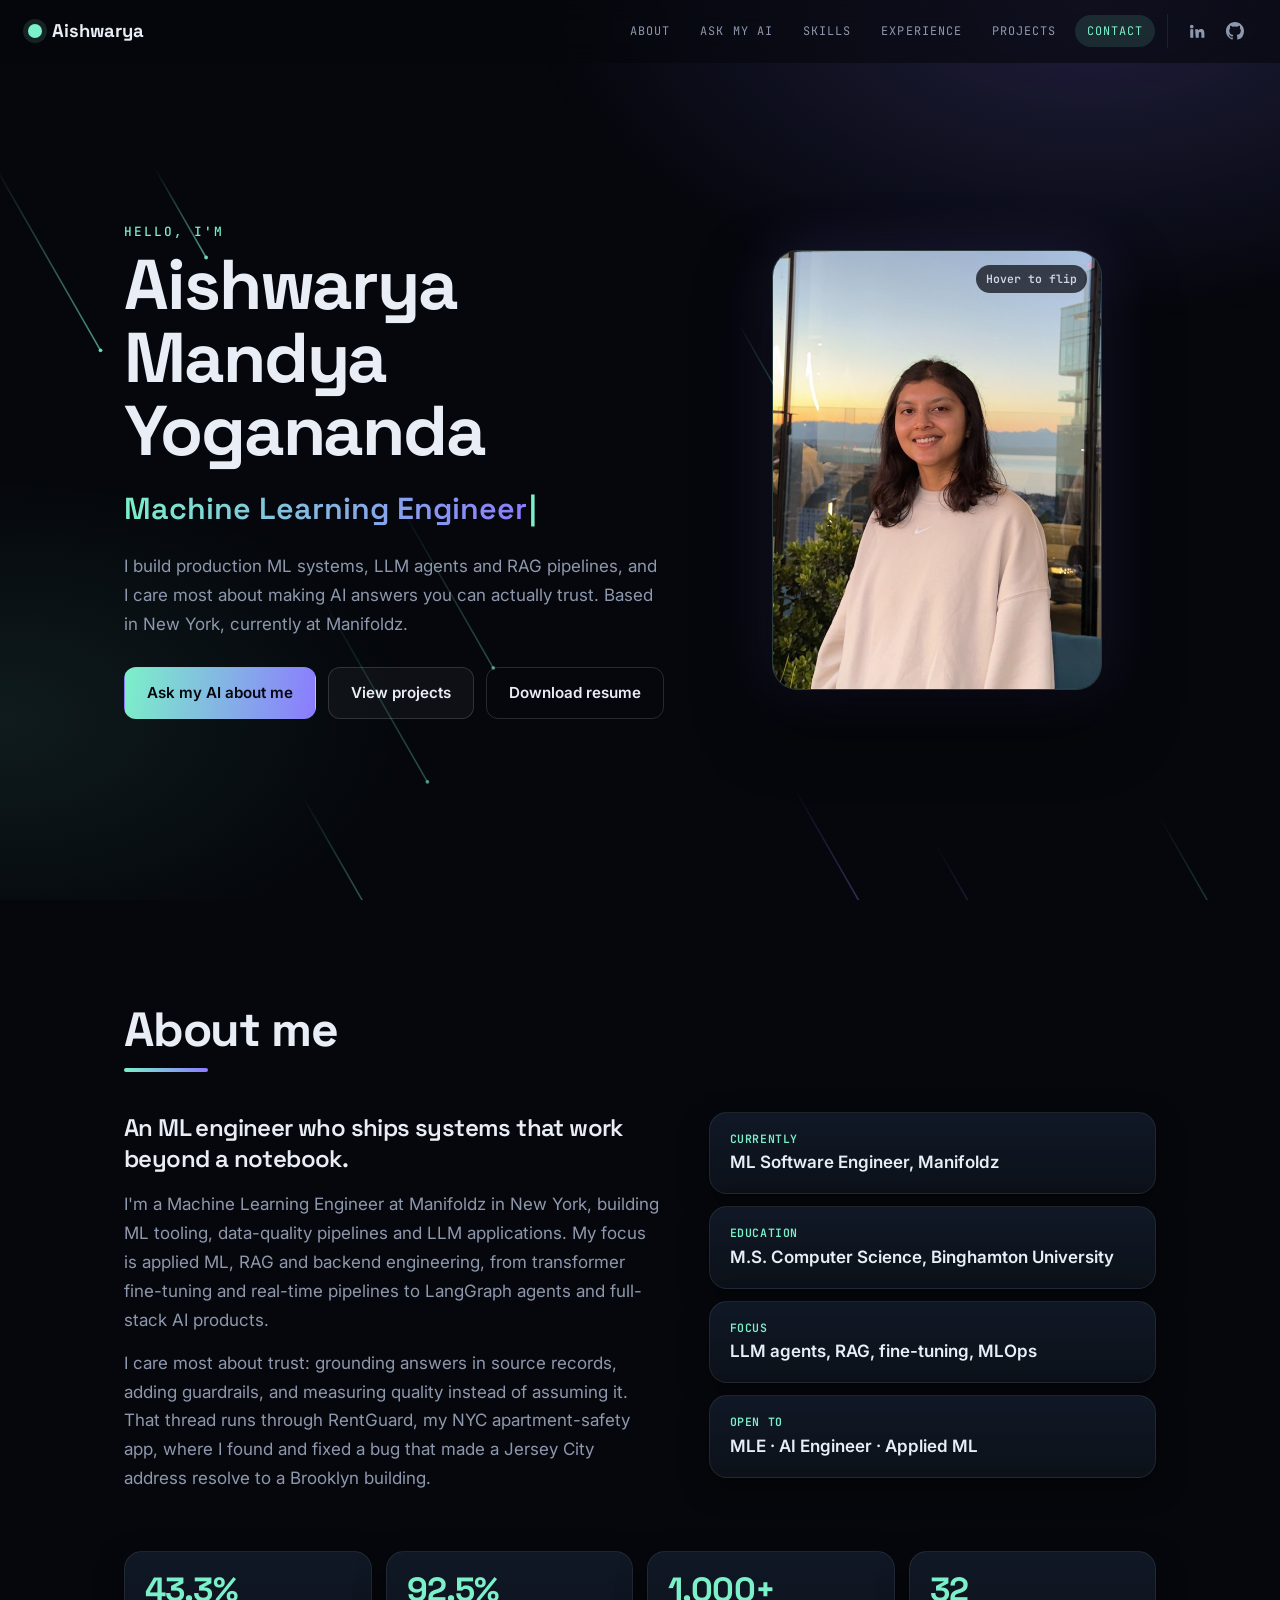
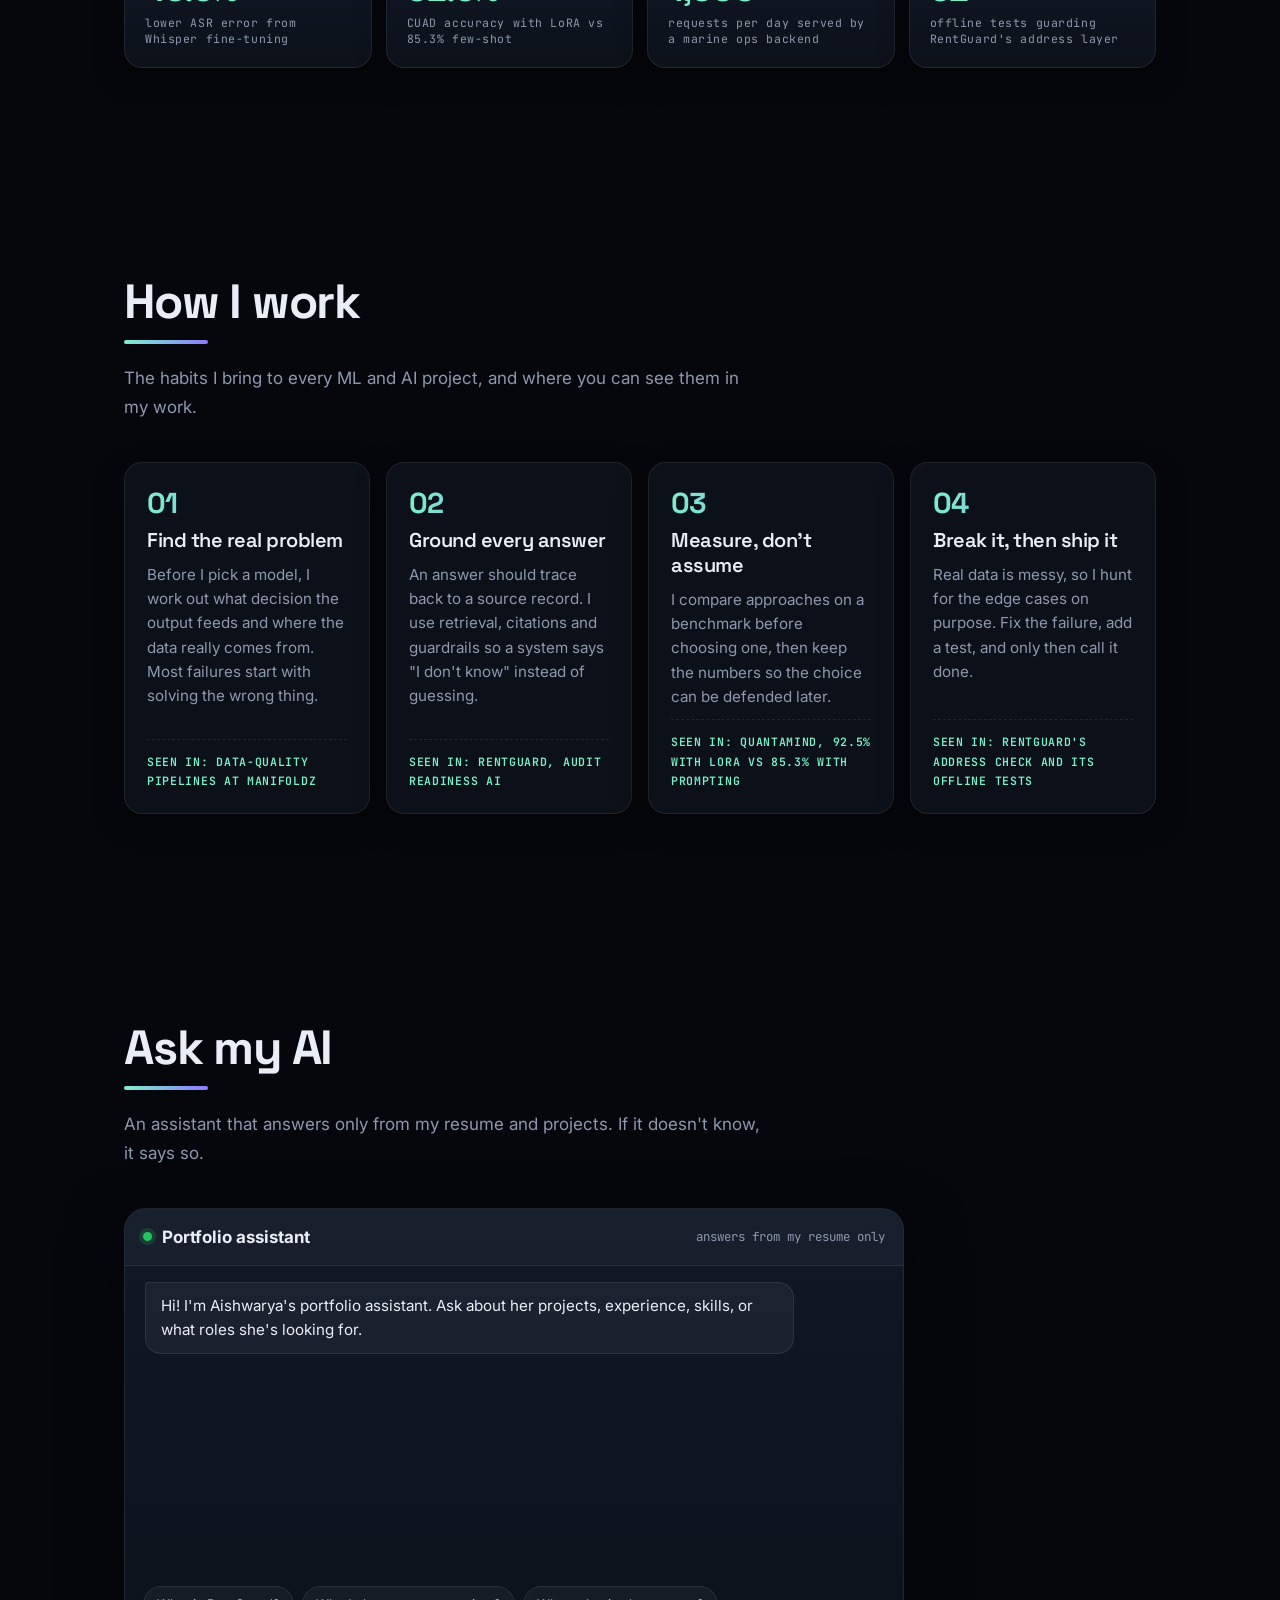
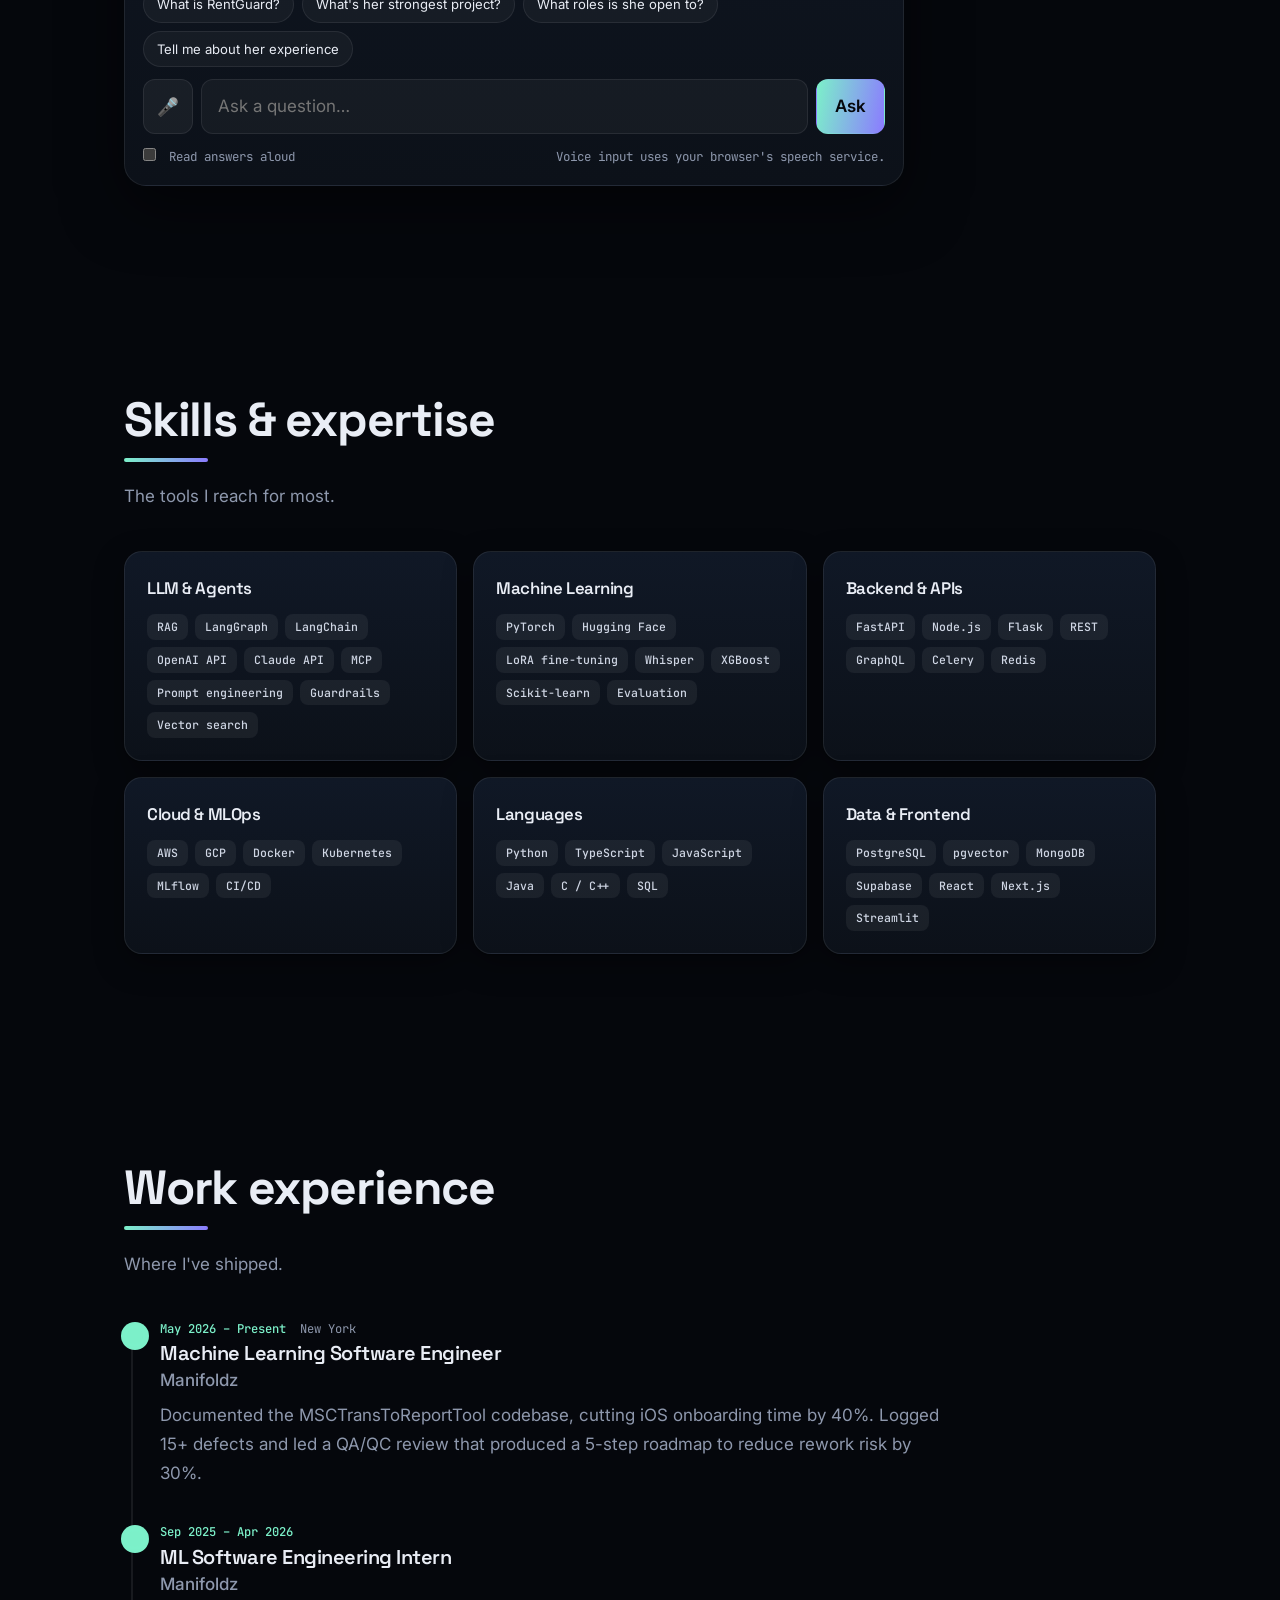
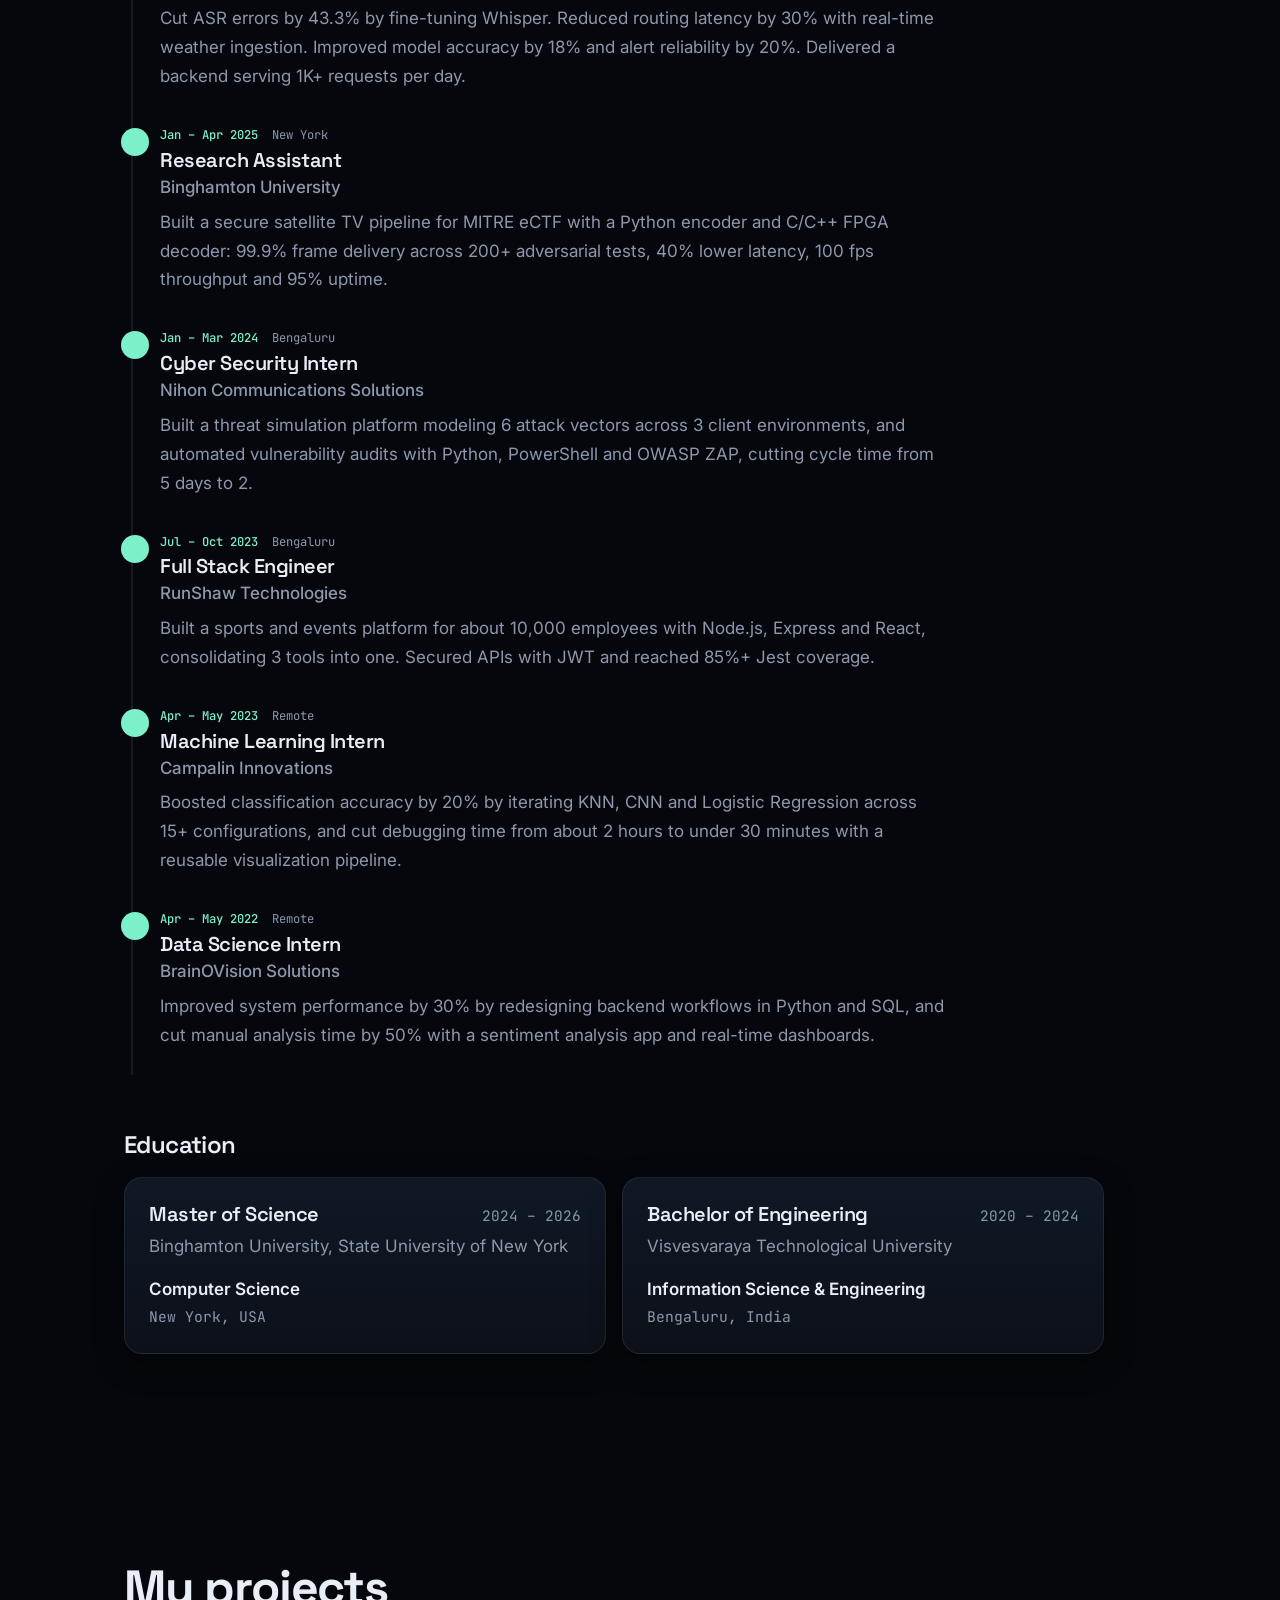
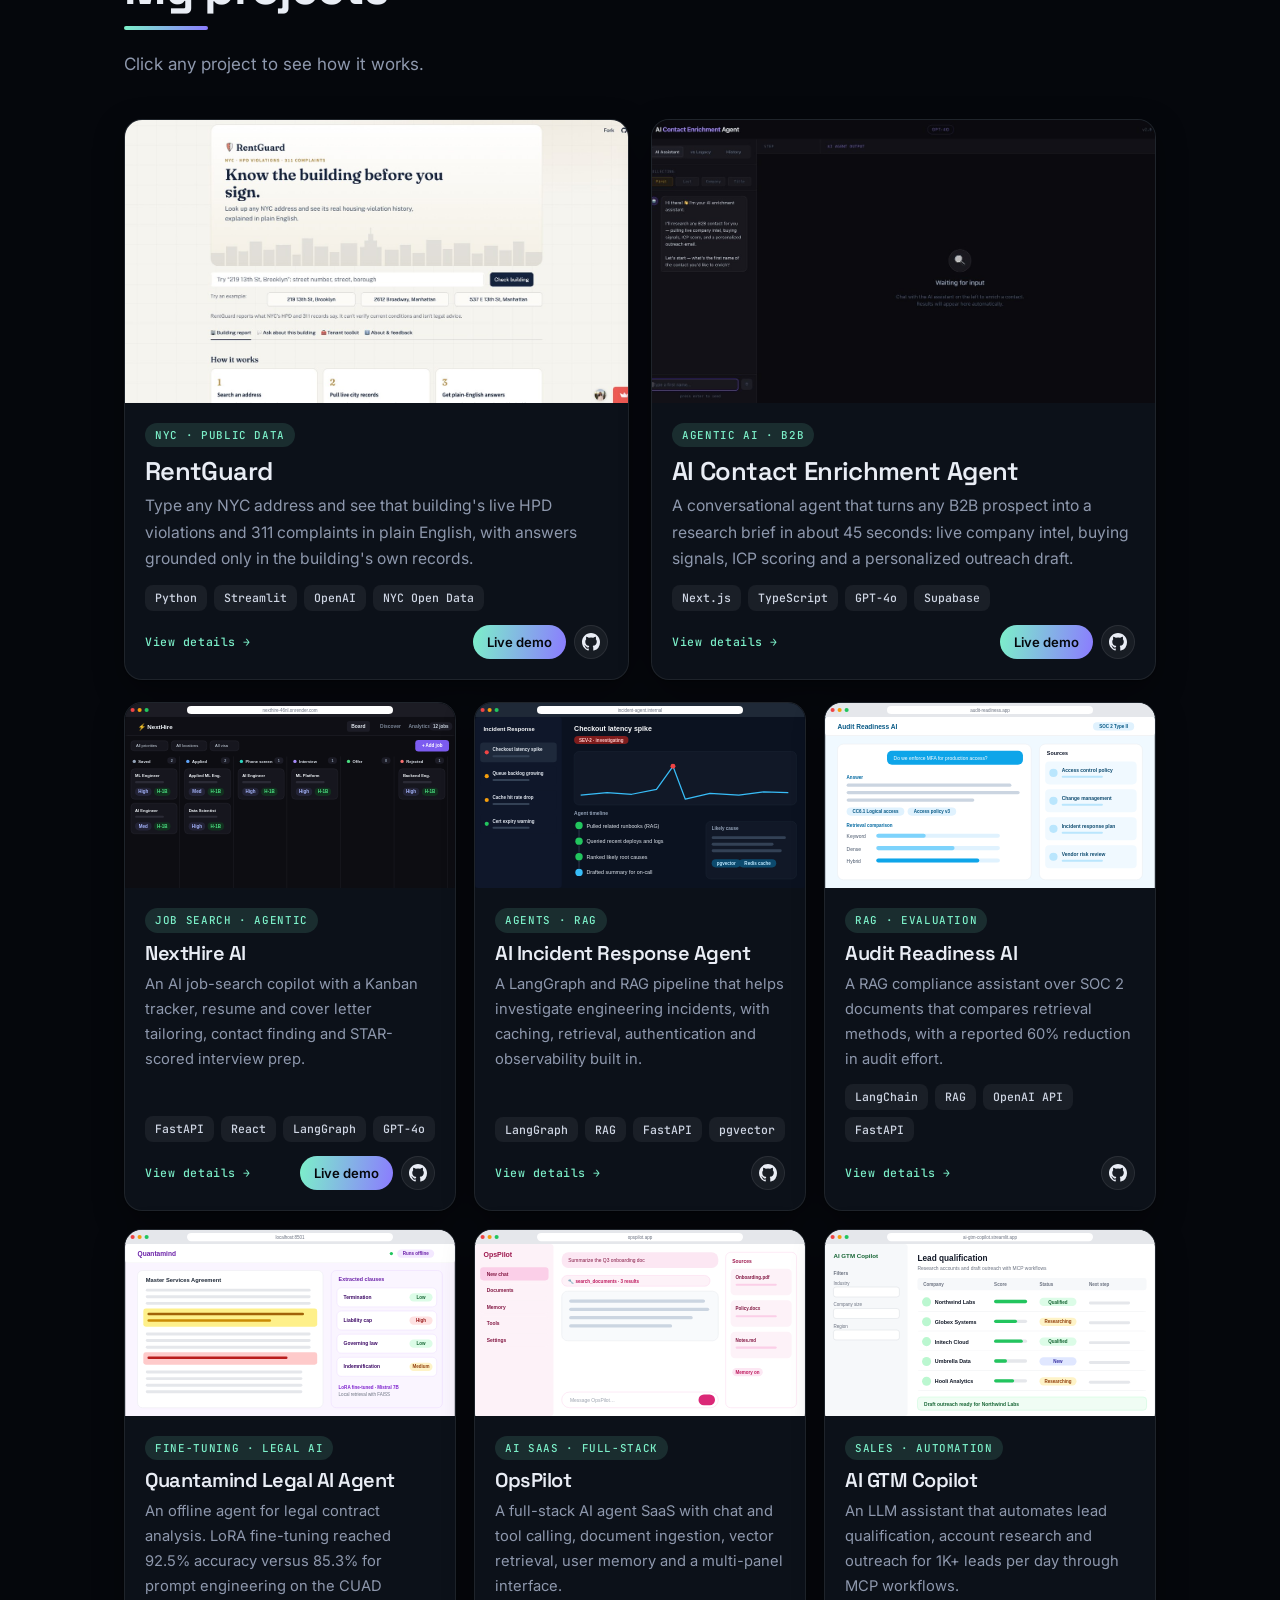
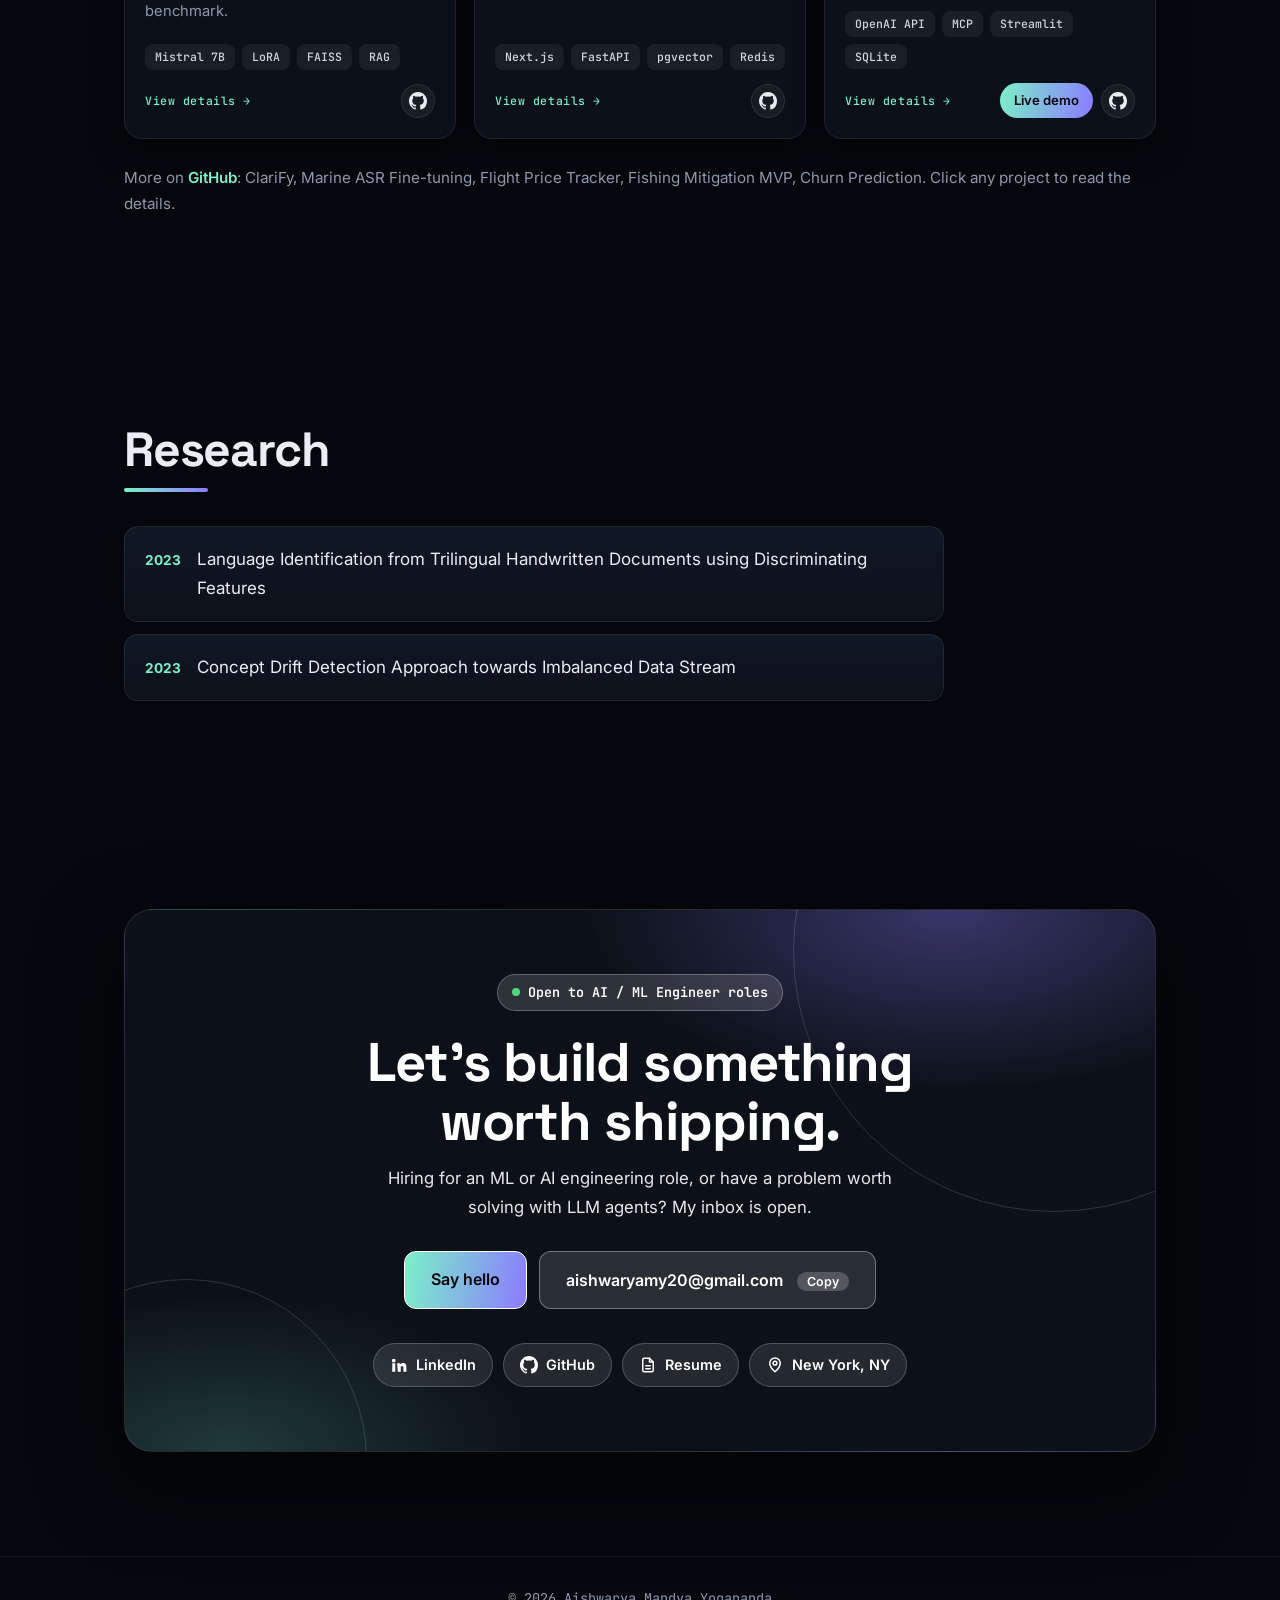
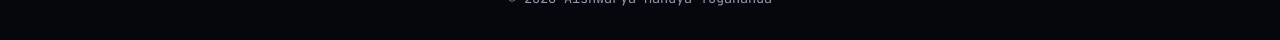
==== commit 226f1a15: "Bold Space Grotesk headings" ====
--- a/index.html
+++ b/index.html
@@ -8,7 +8,7 @@
 <link rel="icon" href="data:image/svg+xml,<svg xmlns='http://www.w3.org/2000/svg' viewBox='0 0 100 100'><circle cx='50' cy='50' r='46' fill='%234f46e5'/><circle cx='50' cy='50' r='16' fill='white'/></svg>">
 <link rel="preconnect" href="https://fonts.googleapis.com">
 <link rel="preconnect" href="https://fonts.gstatic.com" crossorigin>
-<link href="https://fonts.googleapis.com/css2?family=Inter:wght@400;500;600&family=Instrument+Serif:ital@0;1&family=JetBrains+Mono:wght@400;500&display=swap" rel="stylesheet">
+<link href="https://fonts.googleapis.com/css2?family=Inter:wght@400;500;600&family=Space+Grotesk:wght@500;600;700&family=JetBrains+Mono:wght@400;500&display=swap" rel="stylesheet">
 <link rel="stylesheet" href="styles.css">
 </head>
 <body>
--- a/styles.css
+++ b/styles.css
@@ -373,3 +373,25 @@
 .how-card small{text-transform:uppercase;letter-spacing:.06em}
 .proj .open{font-weight:500}
 @media (max-width:600px){.hero h1{font-size:clamp(2.6rem,12vw,3.4rem)}}
+
+/* comets everywhere, always behind text and cards */
+#net{display:none}
+.comets{display:block;position:fixed;inset:0;width:100vw;height:100vh;pointer-events:none;z-index:-1}
+.tint,.foot{background:transparent}
+.ask{background:transparent}
+
+/* bold geometric headings (Space Grotesk), mono labels, Inter body */
+:root{--serif:"Space Grotesk",Inter,system-ui,sans-serif}
+h1,h2,h3,.stat b,.how-n,.pc-back h3{font-weight:600;letter-spacing:-.025em}
+.hero h1{font-weight:700;font-size:clamp(2.6rem,5.6vw,4.4rem);line-height:1.04;letter-spacing:-.03em}
+.title{font-weight:700;font-size:clamp(2rem,4.4vw,3rem);line-height:1.08}
+.sub{font-weight:600;font-size:1.5rem}
+.role{font-style:normal;font-weight:600;font-size:clamp(1.3rem,2.6vw,1.9rem)}
+#type{font-style:normal}
+.stat b{font-size:2.1rem;font-weight:700}
+.how-card h3,.proj h3,.edu h3,.tl h3,.timeline h3{font-size:1.25rem;font-weight:600;line-height:1.25}
+.proj.big .pb h3{font-size:1.6rem}
+.touch h2{font-weight:700;font-size:clamp(2.2rem,5vw,3.4rem);line-height:1.08}
+.how-n{font-style:normal;font-size:1.8rem;font-weight:700}
+.brand{font-weight:700;font-size:1.15rem}
+@media (max-width:600px){.hero h1{font-size:clamp(2.4rem,11vw,3rem)}}
